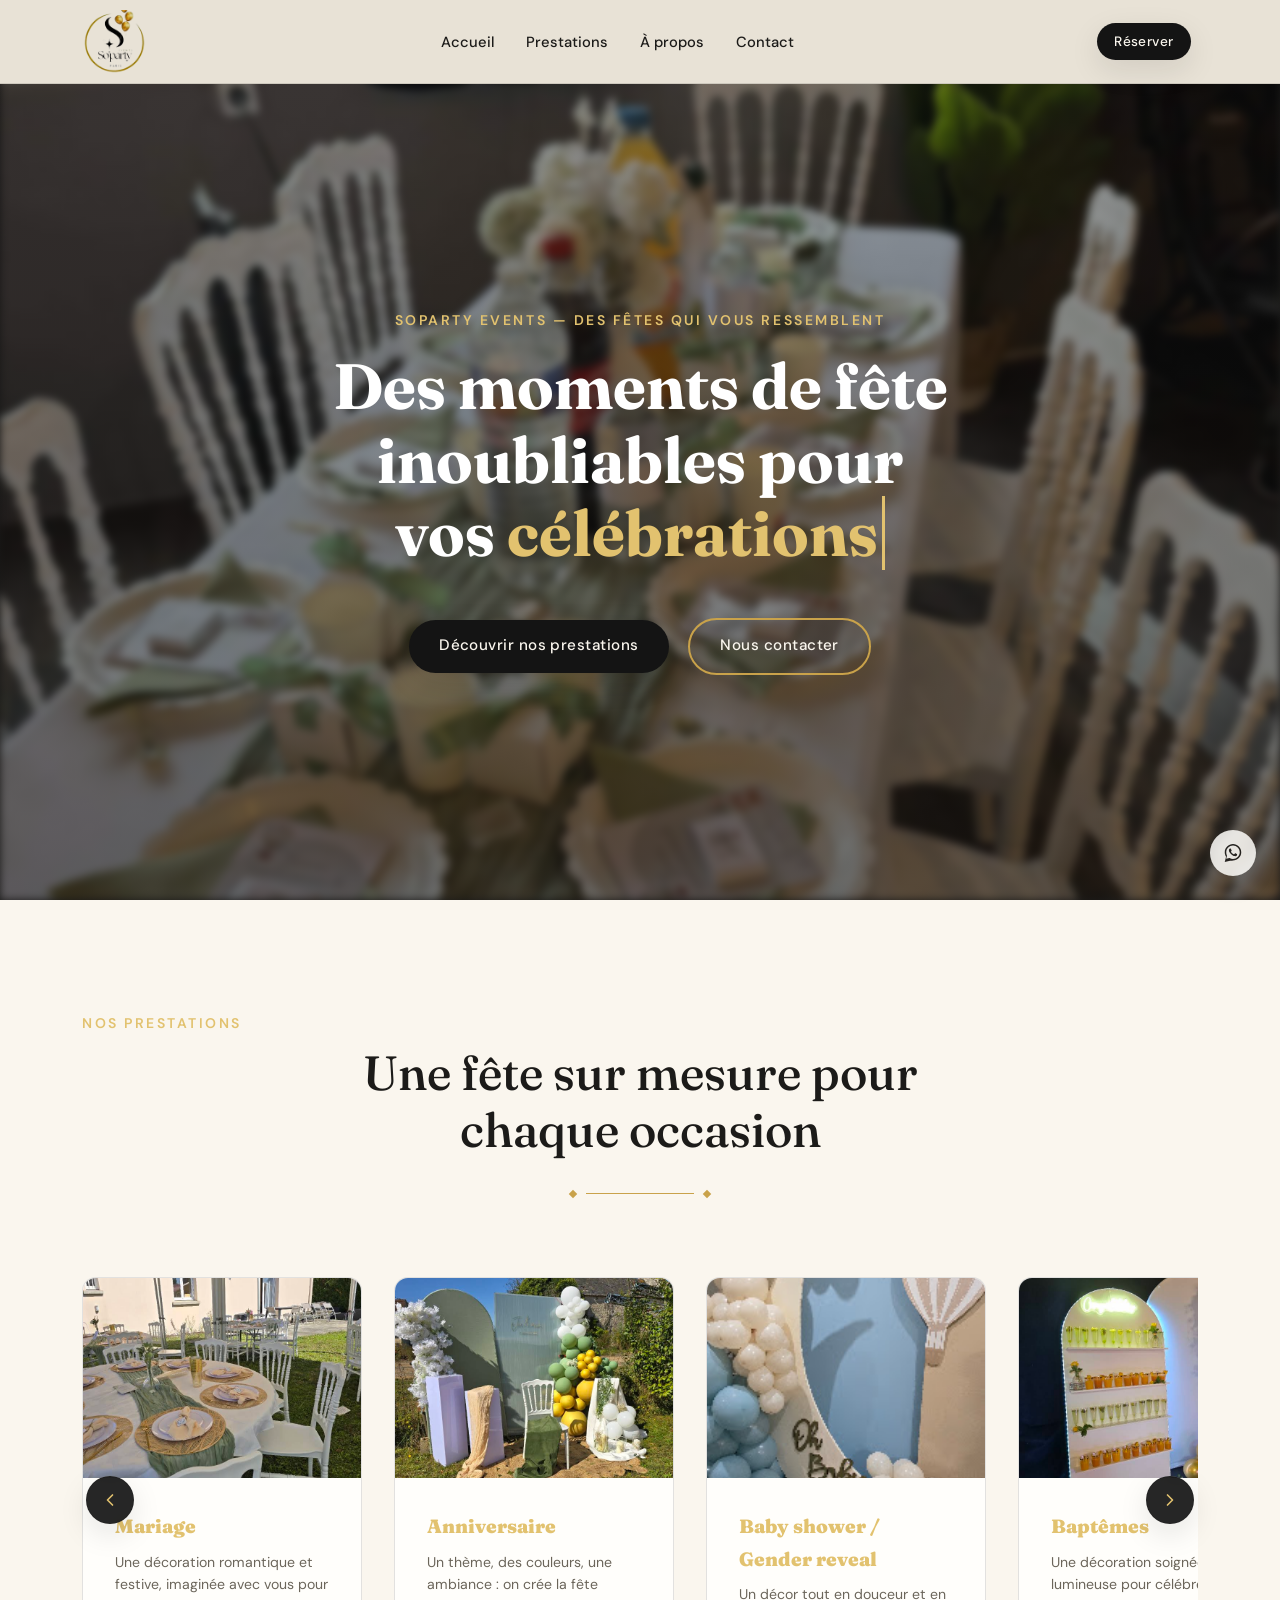
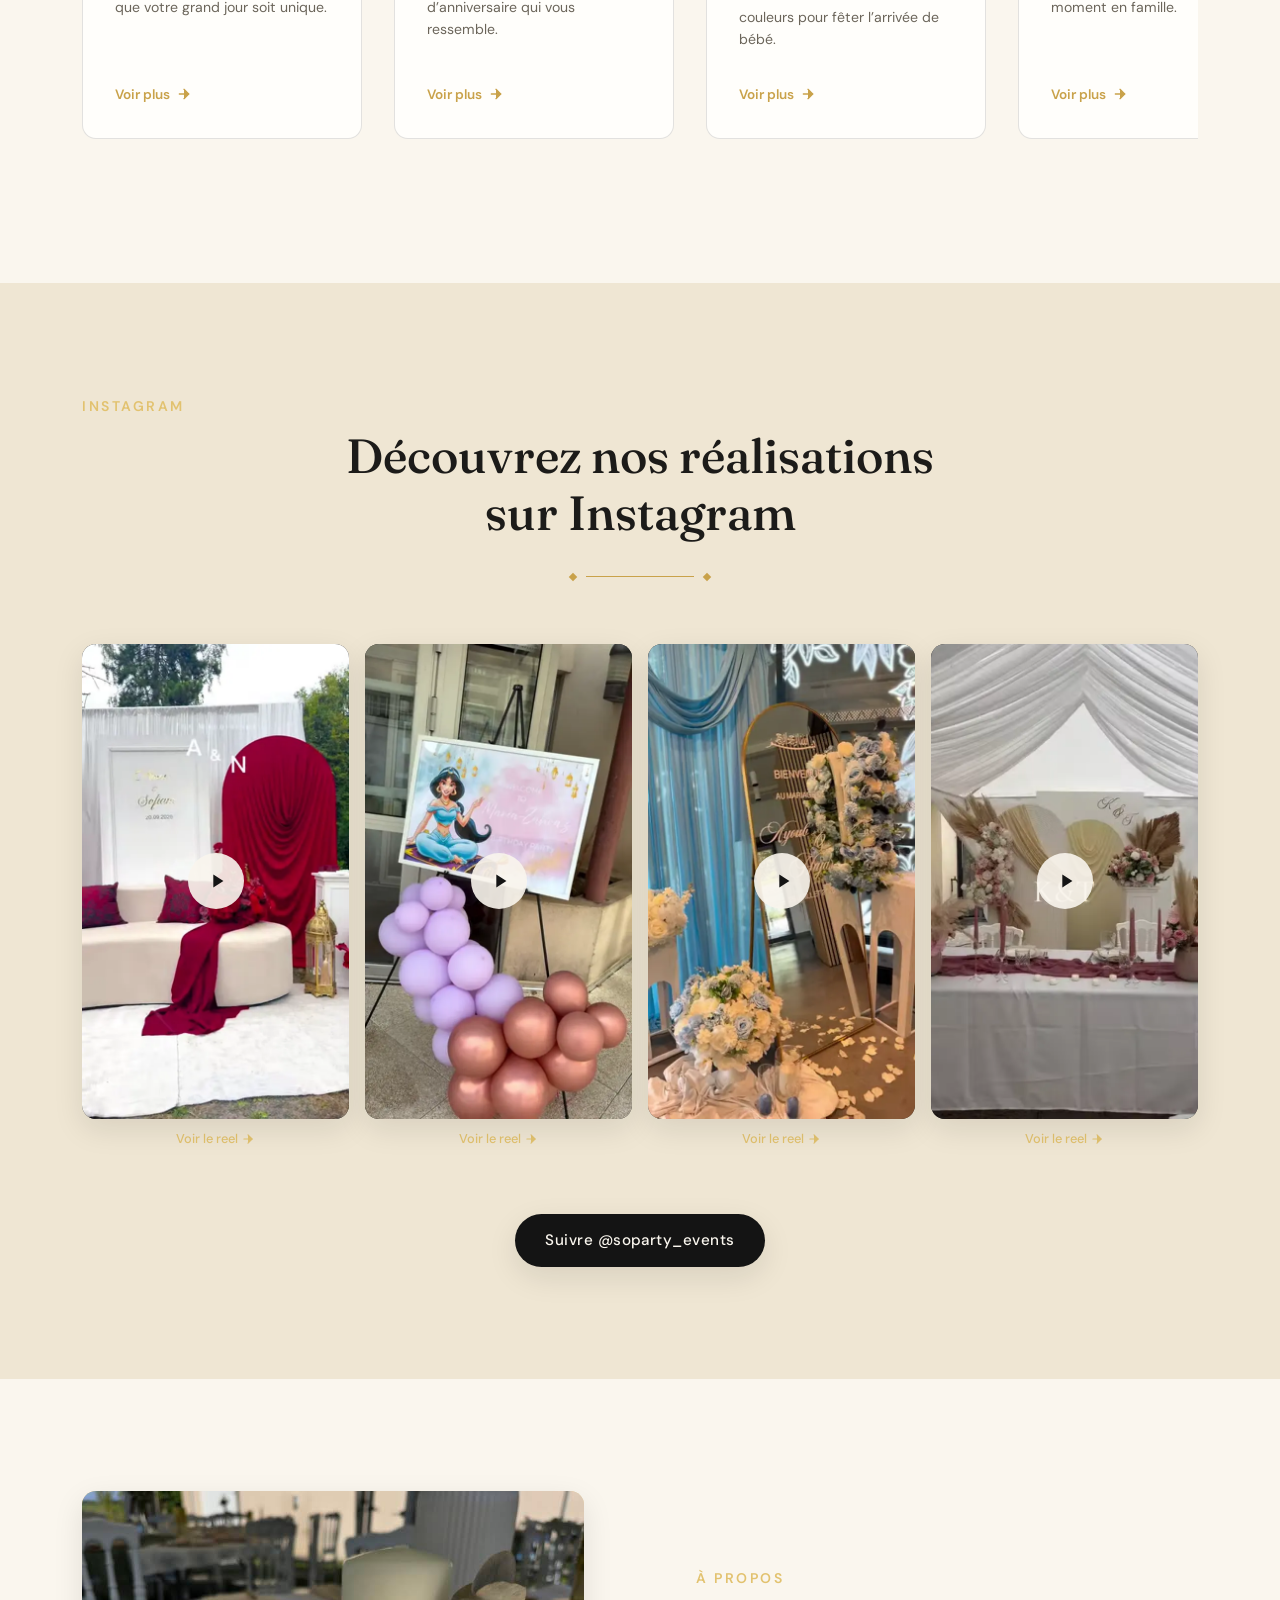
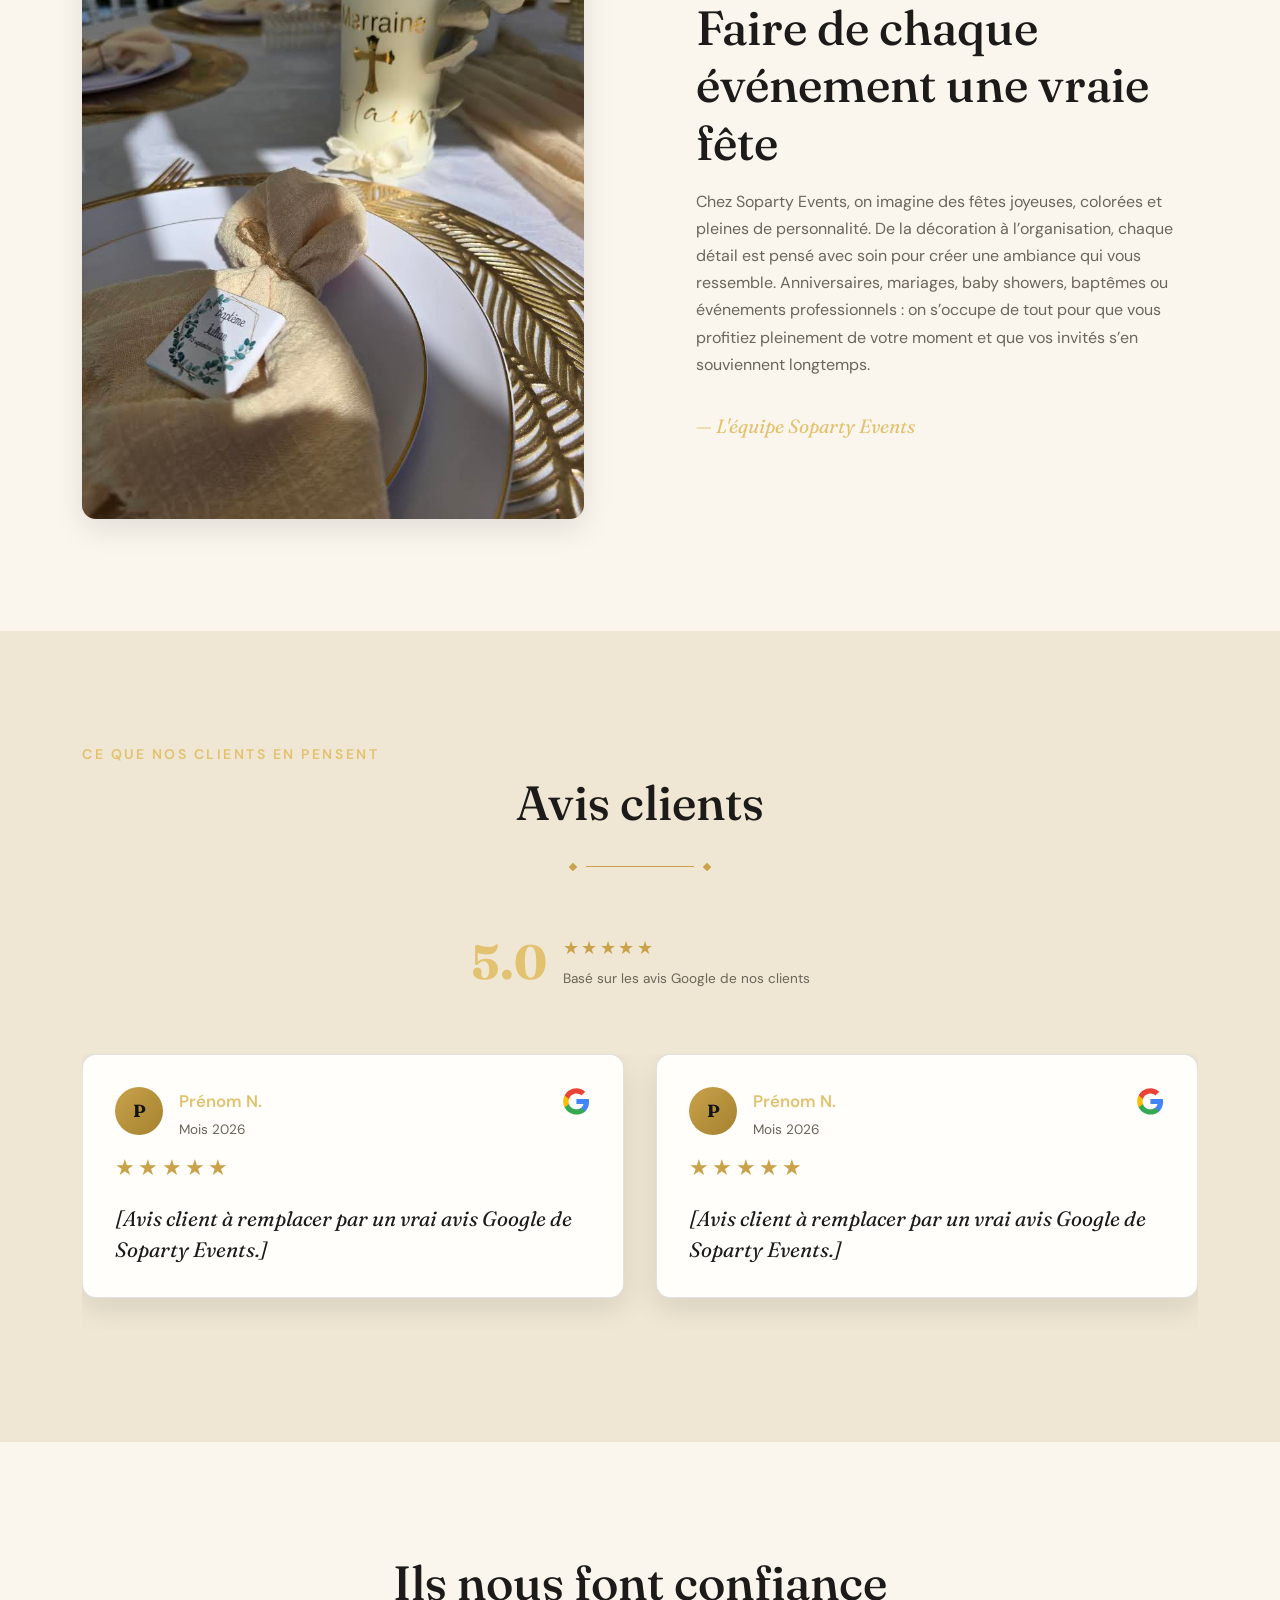
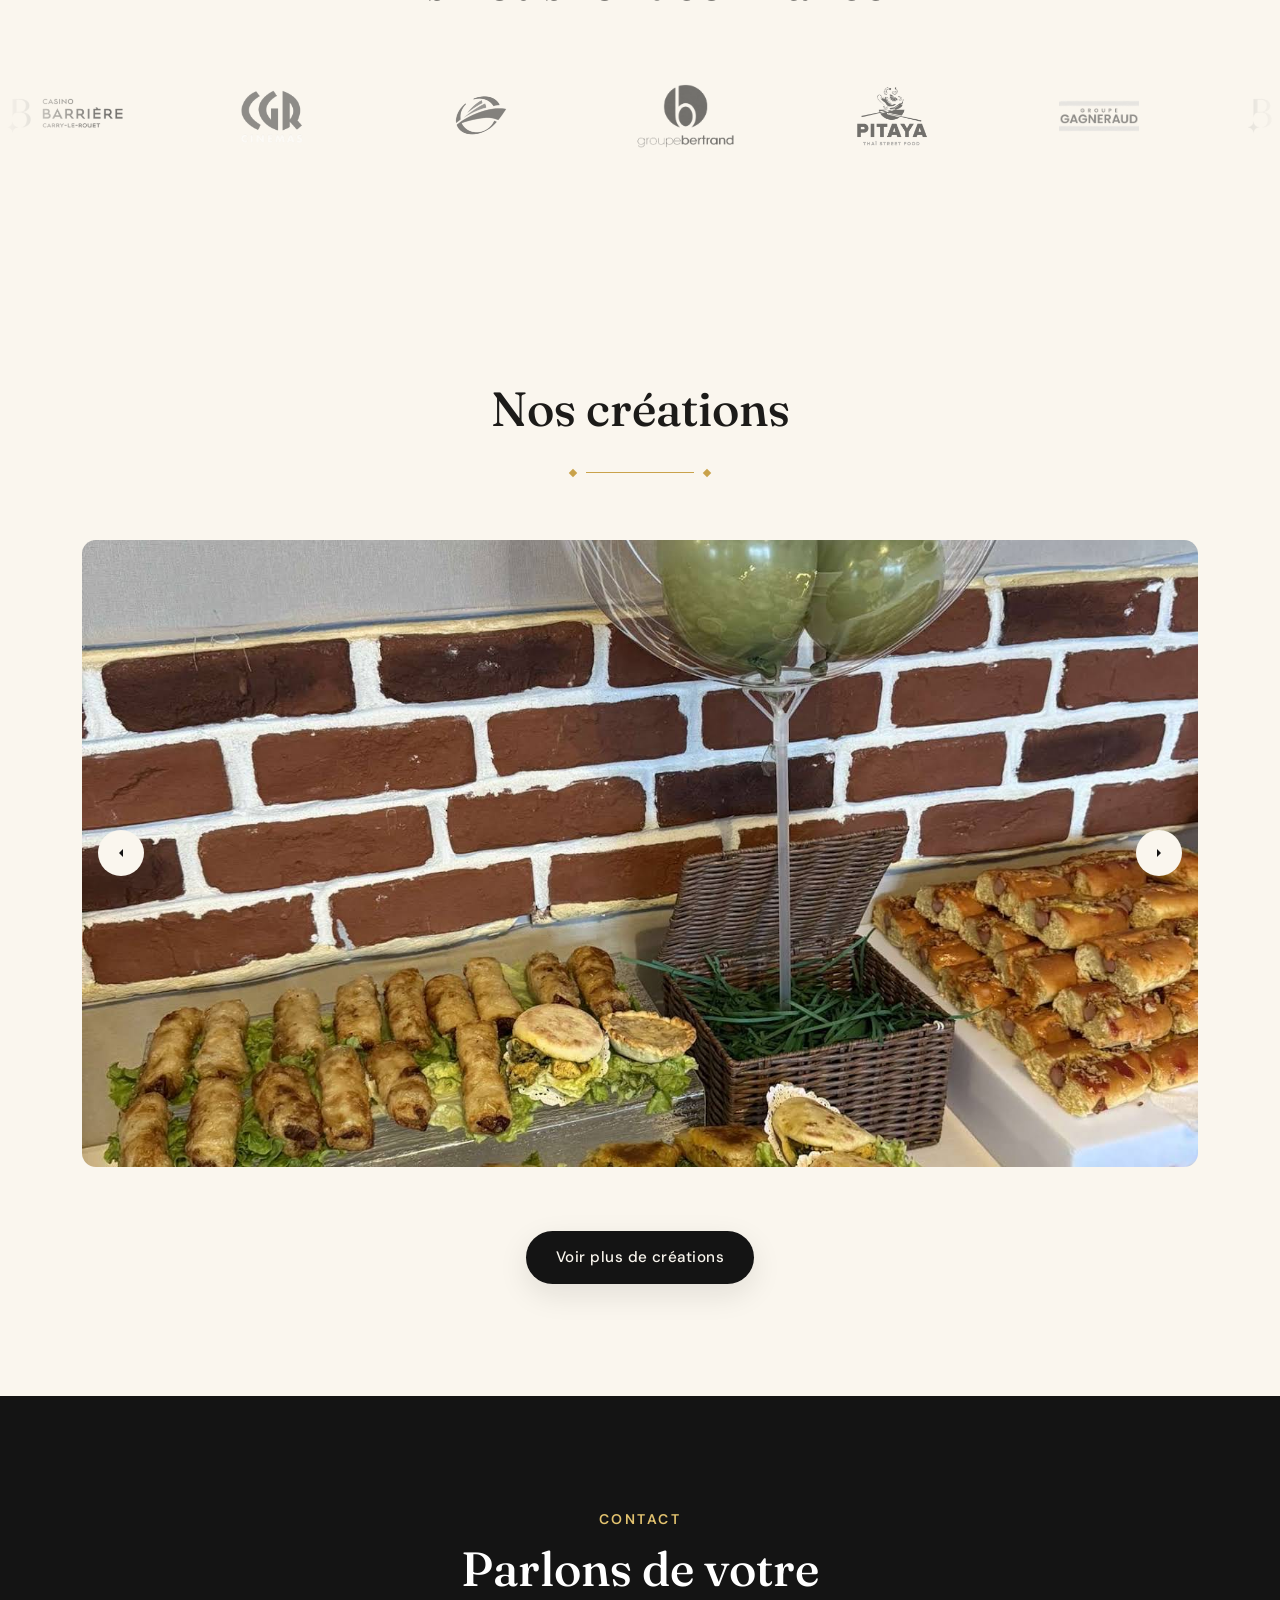
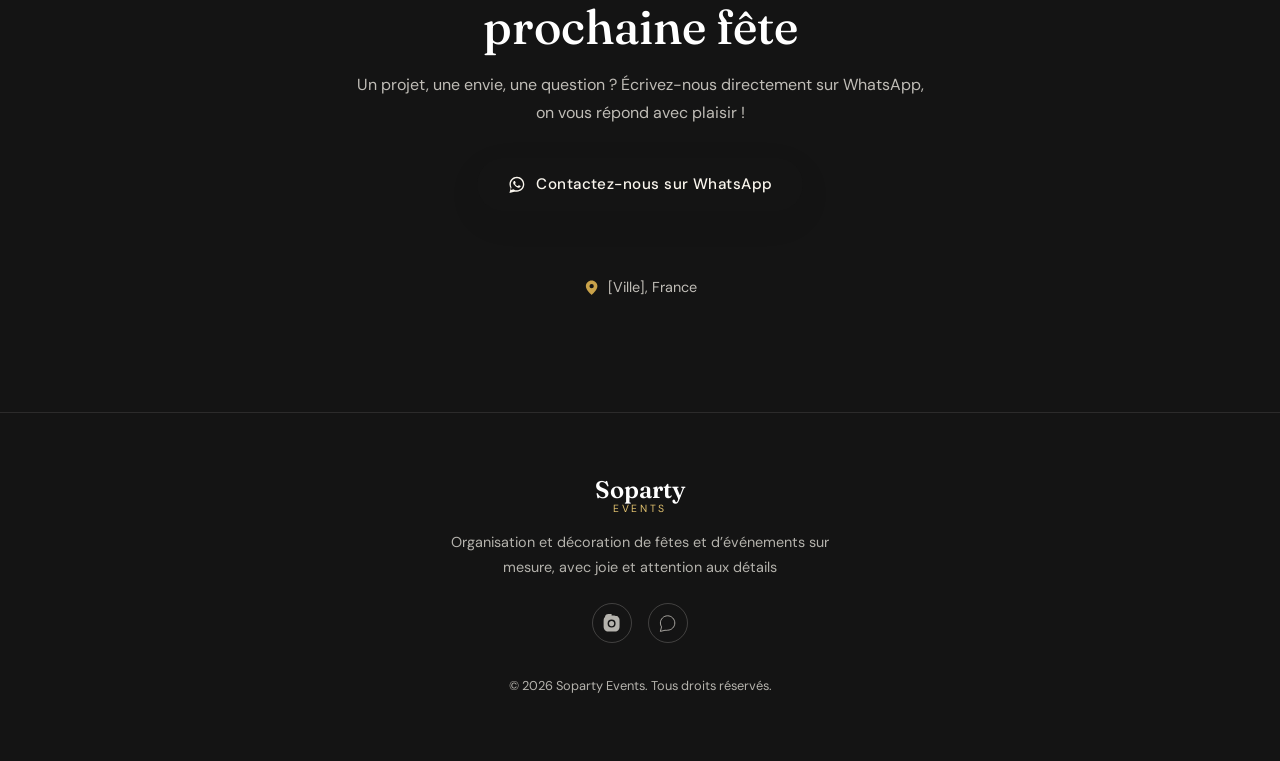
==== index.html @ 4e326a1d "v1" ====
<!doctype html>
<html lang="fr">
  <head>
    <meta charset="UTF-8" />
    <meta name="viewport" content="width=device-width, initial-scale=1.0" />
    <title>Soparty Events — Organisation &amp; décoration de fêtes et d’événements</title>
    <meta
      name="description"
      content="Soparty Events : organisation et décoration de fêtes et d’événements. Mariages, anniversaires, baby showers, baptêmes et projets sur mesure pour des moments joyeux et inoubliables."
    />

    <link rel="preconnect" href="https://fonts.googleapis.com" />
    <link rel="preconnect" href="https://fonts.gstatic.com" crossorigin />
    <link
      href="https://fonts.googleapis.com/css2?family=Fraunces:ital,opsz,wght@0,9..144,400;0,9..144,500;0,9..144,600;1,9..144,500&family=DM+Sans:wght@300;400;500;600;700&display=swap"
      rel="stylesheet"
    />

    <link rel="stylesheet" href="style.css" />
  </head>
  <body>
    <a href="#main-content" class="skip-link">Aller au contenu principal</a>

    <!-- ============ HEADER ============ -->
    <header class="site-header" id="site-header">
      <div class="header__inner">
        <a
          href="#accueil"
          class="logo"
          aria-label="Soparty Events, retour à l'accueil"
        >
          <img src="assets/images/logo.webp" alt="Soparty Events">
        </a>

        <nav class="main-nav" id="main-nav" aria-label="Navigation principale">
          <ul class="main-nav__list">
            <li><a href="index.html" class="main-nav__link">Accueil</a></li>
            <li>
              <a href="index.html" class="main-nav__link">Prestations</a>
            </li>
            <li>
              <a href="index.html" class="main-nav__link">À propos</a>
            </li>
            <li><a href="index.html" class="main-nav__link">Contact</a></li>
          </ul>
        </nav>

        <div class="header__actions">
          <a href="index.html" class="btn btn--gold btn--small header__cta"
            >Réserver</a
          >

          <button
            type="button"
            class="burger"
            id="burger"
            aria-expanded="false"
            aria-controls="main-nav"
            aria-label="Ouvrir le menu"
          >
            <span class="burger__bar"></span>
            <span class="burger__bar"></span>
            <span class="burger__bar"></span>
          </button>
        </div>
      </div>
    </header>

    <main id="main-content">
      <!-- ============ HERO ============ -->
      <section class="hero" id="accueil">
        <!-- IMAGE: remplacer assets/images/hero.webp par une photo haute résolution de vos réalisations -->
        <img
          class="hero__image"
          src="assets/images/hero.webp"
          alt="Décoration événementielle Soparty Events"
          onerror="this.style.display = 'none'"
        />
        <div class="hero__overlay" aria-hidden="true"></div>

        <div class="hero__content">
          <p class="eyebrow eyebrow--on-dark">
            Soparty Events — Des fêtes qui vous ressemblent
          </p>
          <h1 class="hero__title">
            Des moments de fête inoubliables pour vos 
            <span
              class="hero__typewriter"
              id="heroTypewriter"
              aria-live="polite"
            ></span>
          </h1>
          <a href="#collections" class="btn btn--gold hero__btn"
            >Découvrir nos prestations</a
          >
          <a href="index.html" class="btn btn--outline hero__btn">Nous contacter</a>
        </div>
      </section>

      <!-- ============ COLLECTIONS — CARROUSEL ============ -->
      <section class="section collections" id="collections">
        <div class="container">
          <p class="eyebrow">Nos prestations</p>
          <h2 class="section__title">
            Une fête sur mesure pour chaque occasion
          </h2>
          <div class="divider" aria-hidden="true"><span></span></div>

          <div class="carousel">
            <!-- Flèches de navigation (desktop) -->
            <button
              class="carousel__arrow carousel__arrow--left"
              id="carouselPrev"
              aria-label="Collection précédente"
            >
              <svg
                viewBox="0 0 24 24"
                fill="none"
                stroke="currentColor"
                stroke-width="2"
                stroke-linecap="round"
                stroke-linejoin="round"
              >
                <path d="m15 18-6-6 6-6" />
              </svg>
            </button>
            <button
              class="carousel__arrow carousel__arrow--right"
              id="carouselNext"
              aria-label="Collection suivante"
            >
              <svg
                viewBox="0 0 24 24"
                fill="none"
                stroke="currentColor"
                stroke-width="2"
                stroke-linecap="round"
                stroke-linejoin="round"
              >
                <path d="m9 18 6-6-6-6" />
              </svg>
            </button>

            <div class="carousel__track">
              <!-- Carte 1 : Mariage -->
              <article class="card">
                <div class="card__image">
                  <!-- IMAGE: assets/images/collection-mariage.webp -->
                  <img
                    src="assets/images/prestation-mariage.webp"
                    alt="Décoration de mariage Soparty Events"
                    loading="lazy"
                    onerror="this.parentElement.classList.add('is-placeholder')"
                  />
                </div>
                <div class="card__body">
                  <h3 class="card__title">Mariage</h3>
                  <p class="card__text">
                    Une décoration romantique et festive, imaginée avec vous pour que
                    votre grand jour soit unique.
                  </p>
                  <a href="index.html" class="card__link">
                    Voir plus
                    <svg
                      viewBox="0 0 24 24"
                      fill="none"
                      stroke="currentColor"
                      stroke-width="2"
                      stroke-linecap="round"
                      stroke-linejoin="round"
                    >
                      <path d="M5 12h14" />
                      <path d="m12 5 7 7-7 7" />
                    </svg>
                  </a>
                </div>
              </article>

              <!-- Carte 2 : Anniversaire -->
              <article class="card">
                <div class="card__image">
                  <!-- IMAGE: assets/images/collection-anniversaire.webp -->
                  <img
                    src="assets/images/prestation-anniversaire.webp"
                    alt="Décoration d’anniversaire sur mesure Soparty Events"
                    loading="lazy"
                    onerror="this.parentElement.classList.add('is-placeholder')"
                  />
                </div>
                <div class="card__body">
                  <h3 class="card__title">Anniversaire</h3>
                  <p class="card__text">
                    Un thème, des couleurs, une ambiance : on crée la fête d’anniversaire qui vous ressemble.
                  </p>
                  <a href="index.html" class="card__link">
                    Voir plus
                    <svg
                      viewBox="0 0 24 24"
                      fill="none"
                      stroke="currentColor"
                      stroke-width="2"
                      stroke-linecap="round"
                      stroke-linejoin="round"
                    >
                      <path d="M5 12h14" />
                      <path d="m12 5 7 7-7 7" />
                    </svg>
                  </a>
                </div>
              </article>

              <!-- Carte 3 : Baby shower / Gender reveal -->
              <article class="card">
                <div class="card__image">
                  <!-- IMAGE: assets/images/collection-babyshower.webp -->
                  <img
                    src="assets/images/prestation-babyshower.webp"
                    alt="Décoration baby shower Soparty Events"
                    loading="lazy"
                    onerror="this.parentElement.classList.add('is-placeholder')"
                  />
                </div>
                <div class="card__body">
                  <h3 class="card__title">Baby shower / Gender reveal</h3>
                  <p class="card__text">
                    Un décor tout en douceur et en couleurs pour fêter l’arrivée de
                    bébé.
                  </p>
                  <a href="index.html" class="card__link">
                    Voir plus
                    <svg
                      viewBox="0 0 24 24"
                      fill="none"
                      stroke="currentColor"
                      stroke-width="2"
                      stroke-linecap="round"
                      stroke-linejoin="round"
                    >
                      <path d="M5 12h14" />
                      <path d="m12 5 7 7-7 7" />
                    </svg>
                  </a>
                </div>
              </article>

              <!-- Carte 4 : Baptemes -->
              <article class="card">
                <div class="card__image">
                  <!-- IMAGE: assets/images/collection-pro.webp -->
                  <img
                    src="assets/images/prestation-pro.webp"
                    alt="Décoration de baptême Soparty Events"
                    loading="lazy"
                    onerror="this.parentElement.classList.add('is-placeholder')"
                  />
                </div>
                <div class="card__body">
                  <h3 class="card__title">Baptêmes</h3>
                  <p class="card__text">
                    Une décoration soignée et lumineuse pour célébrer ce moment en famille.
                  </p>
                  <a href="index.html" class="card__link">
                    Voir plus
                    <svg
                      viewBox="0 0 24 24"
                      fill="none"
                      stroke="currentColor"
                      stroke-width="2"
                      stroke-linecap="round"
                      stroke-linejoin="round"
                    >
                      <path d="M5 12h14" />
                      <path d="m12 5 7 7-7 7" />
                    </svg>
                  </a>
                </div>
              </article>
            </div>
            <!-- /.carousel__track -->
          </div>
          <!-- /.carousel -->
        </div>
      </section>

      <!-- ============ VIDEOS INSTAGRAM ============ -->
      <section class="section instagram" id="instagram">
        <div class="container">
          <p class="eyebrow">Instagram</p>
          <h2 class="section__title">Découvrez nos réalisations sur Instagram</h2>
          <div class="divider" aria-hidden="true"><span></span></div>

          <div class="instagram__grid">
            <!-- ⚠️ À VÉRIFIER : ces 4 cartes pointaient vers des reels ancien compte précis.
             Remplace les liens ci-dessous par 4 reels réels de @soparty_events
             (ouvre chaque reel sur Instagram et copie son URL), sinon retire les cartes. -->

            <figure class="ig-card">
              <div class="ig-card__media">
                <!-- VIDEO: assets/videos/clip-1.mp4 (+ poster assets/images/clip-1-poster.webp) -->
                <video
                  class="ig-card__video"
                  muted
                  loop
                  playsinline
                  preload="none"
                  poster="assets/images/clip-1-poster.webp"
                >
                  <source src="assets/videos/clip-1.mp4" type="video/mp4" />
                </video>
                <button
                  type="button"
                  class="ig-card__play"
                  aria-label="Lire la vidéo 1"
                >
                  <svg viewBox="0 0 24 24" aria-hidden="true">
                    <path d="M8 5v14l11-7z" />
                  </svg>
                </button>
              </div>
              <a
                class="ig-card__reel-link"
                href="https://www.instagram.com/reel/DWG4O0kCAlh/"
                target="_blank"
                rel="noopener noreferrer"
              >
                Voir le reel
                <svg
                  viewBox="0 0 24 24"
                  fill="none"
                  stroke="currentColor"
                  stroke-width="2"
                  stroke-linecap="round"
                  stroke-linejoin="round"
                  aria-hidden="true"
                >
                  <path d="M5 12h14" />
                  <path d="m12 5 7 7-7 7" />
                </svg>
              </a>
            </figure>

            <figure class="ig-card">
              <div class="ig-card__media">
                <video
                  class="ig-card__video"
                  muted
                  loop
                  playsinline
                  preload="none"
                  poster="assets/images/clip-2-poster.webp"
                >
                  <source src="assets/videos/clip-2.mp4" type="video/mp4" />
                </video>
                <button
                  type="button"
                  class="ig-card__play"
                  aria-label="Lire la vidéo 2"
                >
                  <svg viewBox="0 0 24 24" aria-hidden="true">
                    <path d="M8 5v14l11-7z" />
                  </svg>
                </button>
              </div>
              <a
                class="ig-card__reel-link"
                href="https://www.instagram.com/reel/C9xQQZSoyLU/"
                target="_blank"
                rel="noopener noreferrer"
              >
                Voir le reel
                <svg
                  viewBox="0 0 24 24"
                  fill="none"
                  stroke="currentColor"
                  stroke-width="2"
                  stroke-linecap="round"
                  stroke-linejoin="round"
                  aria-hidden="true"
                >
                  <path d="M5 12h14" />
                  <path d="m12 5 7 7-7 7" />
                </svg>
              </a>
            </figure>

            <figure class="ig-card">
              <div class="ig-card__media">
                <video
                  class="ig-card__video"
                  muted
                  loop
                  playsinline
                  preload="none"
                  poster="assets/images/clip-3-poster.webp"
                >
                  <source src="assets/videos/clip-3.mp4" type="video/mp4" />
                </video>
                <button
                  type="button"
                  class="ig-card__play"
                  aria-label="Lire la vidéo 3"
                >
                  <svg viewBox="0 0 24 24" aria-hidden="true">
                    <path d="M8 5v14l11-7z" />
                  </svg>
                </button>
              </div>
              <a
                class="ig-card__reel-link"
                href="https://www.instagram.com/reel/C0meT9eIpwa/"
                target="_blank"
                rel="noopener noreferrer"
              >
                Voir le reel
                <svg
                  viewBox="0 0 24 24"
                  fill="none"
                  stroke="currentColor"
                  stroke-width="2"
                  stroke-linecap="round"
                  stroke-linejoin="round"
                  aria-hidden="true"
                >
                  <path d="M5 12h14" />
                  <path d="m12 5 7 7-7 7" />
                </svg>
              </a>
            </figure>

            <figure class="ig-card">
              <div class="ig-card__media">
                <video
                  class="ig-card__video"
                  muted
                  loop
                  playsinline
                  preload="none"
                  poster="assets/images/clip-4-poster.webp"
                >
                  <source src="assets/videos/clip-4.mp4" type="video/mp4" />
                </video>
                <button
                  type="button"
                  class="ig-card__play"
                  aria-label="Lire la vidéo 4"
                >
                  <svg viewBox="0 0 24 24" aria-hidden="true">
                    <path d="M8 5v14l11-7z" />
                  </svg>
                </button>
              </div>
              <a
                class="ig-card__reel-link"
                href="https://www.instagram.com/reel/DZNsaV_IvI5/"
                target="_blank"
                rel="noopener noreferrer"
              >
                Voir le reel
                <svg
                  viewBox="0 0 24 24"
                  fill="none"
                  stroke="currentColor"
                  stroke-width="2"
                  stroke-linecap="round"
                  stroke-linejoin="round"
                  aria-hidden="true"
                >
                  <path d="M5 12h14" />
                  <path d="m12 5 7 7-7 7" />
                </svg>
              </a>
            </figure>
          </div>

          <a
            href="https://www.instagram.com/soparty_events/"
            target="_blank"
            rel="noopener noreferrer"
            class="btn btn--gold instagram__btn"
            >Suivre @soparty_events</a
          >
        </div>
      </section>

      <!-- ============ COMMENT ON TRAVAILLE ============ -->
      <section class="section approach" id="approche">
        <div class="container approach__inner">
          <div class="approach__media">
            <!-- IMAGE: assets/images/approche.webp -->
            <img
              src="assets/images/approche.webp"
              alt="L'équipe Soparty Events avec une cliente"
              loading="lazy"
              onerror="this.parentElement.classList.add('is-placeholder')"
            />
          </div>
          <div class="approach__content">
            <p class="eyebrow">À propos</p>
            <h2 class="section__title section__title--left">
              Faire de chaque événement une vraie fête
            </h2>
            <p class="approach__text">
              Chez Soparty Events, on imagine des fêtes joyeuses, colorées et pleines de personnalité. De la décoration à l’organisation, chaque détail est pensé avec soin pour créer une ambiance qui vous ressemble.

              Anniversaires, mariages, baby showers, baptêmes ou événements professionnels : on s’occupe de tout pour que vous profitiez pleinement de votre moment et que vos invités s’en souviennent longtemps.
            </p>
            <p class="approach__signature">— L'équipe Soparty Events</p>
          </div>
        </div>
      </section>

      <!-- ============ AVIS CLIENTS (style Trustindex) ============ -->
      <!-- ⚠️ À VÉRIFIER : les avis ci-dessous sont des exemples à remplacer.
       Utilise tes vrais avis Google (mêmes noms, dates, notes et textes que sur ta fiche Google Maps),
       sinon retire cette section : afficher de faux avis peut être considéré comme trompeur. -->
      <section class="section reviews" id="avis">
        <div class="container">
          <p class="eyebrow">Ce que nos clients en pensent</p>
          <h2 class="section__title">Avis clients</h2>
          <div class="divider" aria-hidden="true"><span></span></div>

          <div class="reviews__summary">
            <span class="reviews__score">5.0</span>
            <div class="reviews__summary-details">
              <div class="reviews__summary-stars" aria-hidden="true">★★★★★</div>
              <p class="reviews__summary-text">
                Basé sur les avis Google de nos clients
              </p>
            </div>
          </div>

          <div class="reviews__grid">
            <article class="review-card">
              <div class="review-card__top">
                <div class="review-card__header">
                  <div class="review-card__identity">
                    <span class="review-card__avatar" aria-hidden="true"
                      >P</span
                    >
                    <div class="review-card__review-id">
                      <p class="review-card__author">Prénom N.</p>
                      <p class="review-card__date">Mois 2026</p>
                    </div>
                  </div>
                  <div class="review-card__stars" aria-label="5 étoiles">
                    ★★★★★
                  </div>
                </div>

                <div class="reviews__google-icon">
                  <svg
                    viewBox="0 0 24 24"
                    width="48"
                    height="48"
                    xmlns="http://www.w3.org/2000/svg"
                  >
                    <path
                      d="M22.56 12.25c0-.78-.07-1.53-.2-2.25H12v4.26h5.92c-.26 1.37-1.04 2.53-2.21 3.31v2.77h3.57c2.08-1.92 3.28-4.74 3.28-8.09z"
                      fill="#4285F4"
                    />
                    <path
                      d="M12 23c2.97 0 5.46-.98 7.28-2.66l-3.57-2.77c-.98.66-2.23 1.06-3.71 1.06-2.86 0-5.29-1.93-6.16-4.53H2.18v2.84C3.99 20.53 7.7 23 12 23z"
                      fill="#34A853"
                    />
                    <path
                      d="M5.84 14.09c-.22-.66-.35-1.36-.35-2.09s.13-1.43.35-2.09V7.07H2.18C1.43 8.55 1 10.22 1 12s.43 3.45 1.18 4.93l2.85-2.22.81-.62z"
                      fill="#FBBC05"
                    />
                    <path
                      d="M12 5.38c1.62 0 3.06.56 4.21 1.64l3.15-3.15C17.45 2.09 14.97 1 12 1 7.7 1 3.99 3.47 2.18 7.07l3.66 2.84c.87-2.6 3.3-4.53 6.16-4.53z"
                      fill="#EA4335"
                    />
                  </svg>
                </div>
              </div>

              <p class="review-card__text">[Avis client à remplacer par un vrai avis Google de Soparty Events.]</p>
            </article>

            <article class="review-card">
              <div class="review-card__top">
                <div class="review-card__header">
                  <div class="review-card__identity">
                    <span class="review-card__avatar" aria-hidden="true"
                      >P</span
                    >
                    <div class="review-card__review-id">
                      <p class="review-card__author">Prénom N.</p>
                      <p class="review-card__date">Mois 2026</p>
                    </div>
                  </div>
                  <div class="review-card__stars" aria-label="5 étoiles">
                    ★★★★★
                  </div>
                </div>

                <div class="reviews__google-icon">
                  <svg
                    viewBox="0 0 24 24"
                    width="48"
                    height="48"
                    xmlns="http://www.w3.org/2000/svg"
                  >
                    <path
                      d="M22.56 12.25c0-.78-.07-1.53-.2-2.25H12v4.26h5.92c-.26 1.37-1.04 2.53-2.21 3.31v2.77h3.57c2.08-1.92 3.28-4.74 3.28-8.09z"
                      fill="#4285F4"
                    />
                    <path
                      d="M12 23c2.97 0 5.46-.98 7.28-2.66l-3.57-2.77c-.98.66-2.23 1.06-3.71 1.06-2.86 0-5.29-1.93-6.16-4.53H2.18v2.84C3.99 20.53 7.7 23 12 23z"
                      fill="#34A853"
                    />
                    <path
                      d="M5.84 14.09c-.22-.66-.35-1.36-.35-2.09s.13-1.43.35-2.09V7.07H2.18C1.43 8.55 1 10.22 1 12s.43 3.45 1.18 4.93l2.85-2.22.81-.62z"
                      fill="#FBBC05"
                    />
                    <path
                      d="M12 5.38c1.62 0 3.06.56 4.21 1.64l3.15-3.15C17.45 2.09 14.97 1 12 1 7.7 1 3.99 3.47 2.18 7.07l3.66 2.84c.87-2.6 3.3-4.53 6.16-4.53z"
                      fill="#EA4335"
                    />
                  </svg>
                </div>
              </div>

              <p class="review-card__text">[Avis client à remplacer par un vrai avis Google de Soparty Events.]</p>
            </article>
          </div>
        </div>
      </section>

      <section class="section trust">
        <div class="container">
          <h2 class="section__title">Ils nous font confiance</h2>
        </div>
        <div class="logos">
          <div class="logos__track">
            <div class="logos__group">
              <img src="assets/images/logos/casino_barriere.webp" alt="Casino Barrière" class="trust__image">
              <img src="assets/images/logos/cgrcinema.webp" alt="CGR Cinema" class="trust__image">
              <img src="assets/images/logos/CSE_CMA_CGM.webp" alt="CSE CMA CGM" class="trust__image">
              <img src="assets/images/logos/groupe_bertrand.webp" alt="Groupe Bertrand" class="trust__image">
              <img src="assets/images/logos/pitaya.webp" alt="Pitaya" class="trust__image">
              <img src="assets/images/logos/societe_gagneraud.webp" alt="Société Gagneraud" class="trust__image">
            </div>

            <div class="logos__group" aria-hidden="true">
              <img src="assets/images/logos/casino_barriere.webp" alt="" class="trust__image">
              <img src="assets/images/logos/cgrcinema.webp" alt="" class="trust__image">
              <img src="assets/images/logos/CSE_CMA_CGM.webp" alt="" class="trust__image">
              <img src="assets/images/logos/groupe_bertrand.webp" alt="" class="trust__image">
              <img src="assets/images/logos/pitaya.webp" alt="" class="trust__image">
              <img src="assets/images/logos/societe_gagneraud.webp" alt="" class="trust__image">
            </div>  
            <div class="logos__group" aria-hidden="true">
              <img src="assets/images/logos/casino_barriere.webp" alt="" class="trust__image">
              <img src="assets/images/logos/cgrcinema.webp" alt="" class="trust__image">
              <img src="assets/images/logos/CSE_CMA_CGM.webp" alt="" class="trust__image">
              <img src="assets/images/logos/groupe_bertrand.webp" alt="" class="trust__image">
              <img src="assets/images/logos/pitaya.webp" alt="" class="trust__image">
              <img src="assets/images/logos/societe_gagneraud.webp" alt="" class="trust__image">
            </div>               
            
          </div>

         
          </div>
        </div>
      </section>

      <!-- ============ GALERIE ============ -->
      <section class="section gallery" id="galerie">
        <div class="container">
          <h2 class="section__title">Nos créations</h2>
          <div class="divider" aria-hidden="true"><span></span></div>

          <div class="gallery__slider" id="gallery-slider">
            <div class="gallery__track" id="gallery-track">
              <!-- IMAGES: assets/images/gallery-1.webp à gallery-6.webp -->
              <div class="gallery__slide">
                <img
                  src="assets/images/gallery-1.webp"
                  alt="Création Soparty Events 1"
                  loading="lazy"
                  onerror="this.parentElement.classList.add('is-placeholder')"
                />
              </div>
              <div class="gallery__slide">
                <img
                  src="assets/images/gallery-2.webp"
                  alt="Création Soparty Events 2"
                  loading="lazy"
                  onerror="this.parentElement.classList.add('is-placeholder')"
                />
              </div>
              <div class="gallery__slide">
                <img
                  src="assets/images/gallery-3.webp"
                  alt="Création Soparty Events 3"
                  loading="lazy"
                  onerror="this.parentElement.classList.add('is-placeholder')"
                />
              </div>
              <div class="gallery__slide">
                <img
                  src="assets/images/gallery-4.webp"
                  alt="Création Soparty Events 4"
                  loading="lazy"
                  onerror="this.parentElement.classList.add('is-placeholder')"
                />
              </div>
              <div class="gallery__slide">
                <img
                  src="assets/images/gallery-5.webp"
                  alt="Création Soparty Events 5"
                  loading="lazy"
                  onerror="this.parentElement.classList.add('is-placeholder')"
                />
              </div>
              <div class="gallery__slide">
                <img
                  src="assets/images/gallery-6.webp"
                  alt="Création Soparty Events 6"
                  loading="lazy"
                  onerror="this.parentElement.classList.add('is-placeholder')"
                />
              </div>
            </div>

            <button
              type="button"
              class="gallery__arrow gallery__arrow--prev"
              id="gallery-prev"
              aria-label="Image précédente"
            >
              <svg viewBox="0 0 24 24" aria-hidden="true">
                <path d="M15 18l-6-6 6-6" />
              </svg>
            </button>
            <button
              type="button"
              class="gallery__arrow gallery__arrow--next"
              id="gallery-next"
              aria-label="Image suivante"
            >
              <svg viewBox="0 0 24 24" aria-hidden="true">
                <path d="M9 18l6-6-6-6" />
              </svg>
            </button>
          </div>

          <div class="gallery__cta">
            <a
              href="https://www.instagram.com/soparty_events/"
              target="_blank"
              rel="noopener noreferrer"
              class="btn btn--gold"
              >Voir plus de créations</a
            >
          </div>
        </div>
      </section>

      <!-- ============ CONTACT ============ -->
      <section class="section contact" id="contact">
        <div class="container contact__inner">
          <p class="eyebrow eyebrow--on-dark">Contact</p>
          <h2 class="section__title section__title--on-dark">
            Parlons de votre prochaine fête
          </h2>
          <p class="contact__text">
            Un projet, une envie, une question ? Écrivez-nous directement sur
            WhatsApp, on vous répond avec plaisir !
          </p>

          <!-- ⚠️ À VÉRIFIER : numéro WhatsApp à remplacer par le vôtre (format wa.me/33XXXXXXXXX) -->
          <a
            href="https://wa.me/33XXXXXXXXX"
            target="_blank"
            rel="noopener noreferrer"
            class="btn btn--gold contact__btn"
          >
            <svg
              class="contact__btn-icon"
              viewBox="0 0 32 32"
              aria-hidden="true"
            >
              <path
                d="M16.001 3C9.373 3 4 8.373 4 15c0 2.386.696 4.607 1.897 6.475L4 29l7.72-1.86A11.94 11.94 0 0 0 16 27c6.628 0 12-5.373 12-12S22.629 3 16.001 3zm0 21.8a9.76 9.76 0 0 1-4.98-1.363l-.357-.213-4.583 1.104 1.223-4.47-.232-.367A9.76 9.76 0 0 1 6.2 15c0-5.404 4.397-9.8 9.801-9.8 5.403 0 9.8 4.396 9.8 9.8 0 5.404-4.397 9.8-9.8 9.8zm5.377-7.34c-.294-.147-1.74-.859-2.01-.957-.27-.098-.466-.147-.663.147-.196.294-.76.957-.933 1.153-.172.196-.343.22-.637.073-.294-.147-1.24-.457-2.362-1.457-.873-.779-1.463-1.74-1.635-2.034-.172-.294-.018-.453.129-.6.132-.132.294-.343.441-.514.147-.172.196-.294.294-.49.098-.196.049-.367-.024-.514-.073-.147-.663-1.597-.909-2.187-.239-.574-.482-.497-.663-.506l-.564-.01c-.196 0-.514.073-.784.367-.27.294-1.03 1.006-1.03 2.455 0 1.448 1.055 2.848 1.202 3.044.147.196 2.076 3.17 5.032 4.444.703.303 1.251.484 1.679.62.705.224 1.347.192 1.854.117.566-.084 1.74-.712 1.985-1.4.245-.69.245-1.28.172-1.4-.073-.122-.269-.196-.563-.343z"
              />
            </svg>
            <span>Contactez-nous sur WhatsApp</span>
          </a>

          <ul class="contact__infos">
            <li>
              <svg viewBox="0 0 24 24" aria-hidden="true">
                <path
                  d="M12 2C7.6 2 4 5.6 4 10c0 5.4 8 12 8 12s8-6.6 8-12c0-4.4-3.6-8-8-8zm0 11a3 3 0 1 1 0-6 3 3 0 0 1 0 6z"
                />
              </svg>
              <!-- ⚠️ À REMPLACER : ville / zone d'intervention de Soparty Events -->
              <span>[Ville], France</span>
            </li>
          </ul>
        </div>
      </section>
    </main>

    <!-- ============ FOOTER ============ -->
    <footer class="site-footer">
      <div class="container site-footer__inner">
        <div class="site-footer__brand">
          <span class="logo__main">Soparty</span>
          <span class="logo__sub">Events</span>
        </div>
        <p class="site-footer__tagline">
          Organisation et décoration de fêtes et d’événements sur mesure, avec joie et attention aux détails
        </p>
        <div class="site-footer__socials">
          <a
            href="https://www.instagram.com/soparty_events/"
            target="_blank"
            rel="noopener noreferrer"
            aria-label="Instagram Soparty Events"
          >
            <svg viewBox="0 0 24 24" aria-hidden="true">
              <path
                d="M12 2c2.7 0 3.06.01 4.12.06 1.06.05 1.79.22 2.43.47.66.26 1.22.6 1.77 1.15.55.55.9 1.11 1.15 1.77.25.64.42 1.37.47 2.43.05 1.06.06 1.42.06 4.12s-.01 3.06-.06 4.12c-.05 1.06-.22 1.79-.47 2.43a4.9 4.9 0 0 1-1.15 1.77 4.9 4.9 0 0 1-1.77 1.15c-.64.25-1.37.42-2.43.47-1.06.05-1.42.06-4.12.06s-3.06-.01-4.12-.06c-1.06-.05-1.79-.22-2.43-.47a4.9 4.9 0 0 1-1.77-1.15 4.9 4.9 0 0 1-1.15-1.77c-.25-.64-.42-1.37-.47-2.43C2.01 15.06 2 14.7 2 12s.01-3.06.06-4.12c.05-1.06.22-1.79.47-2.43.26-.66.6-1.22 1.15-1.77A4.9 4.9 0 0 1 5.45.53C6.09.28 6.82.11 7.88.06 8.94.01 9.3 0 12 0zm0 5a5 5 0 1 0 0 10 5 5 0 0 0 0-10zm0 8.2a3.2 3.2 0 1 1 0-6.4 3.2 3.2 0 0 1 0 6.4zm5.2-8.4a1.2 1.2 0 1 1-2.4 0 1.2 1.2 0 0 1 2.4 0z"
              />
            </svg>
          </a>
          <!-- ⚠️ À VÉRIFIER : numéro WhatsApp à remplacer par le vôtre -->
          <a
            href="https://wa.me/33XXXXXXXXX"
            target="_blank"
            rel="noopener noreferrer"
            aria-label="WhatsApp Soparty Events"
          >
            <svg viewBox="0 0 32 32" aria-hidden="true">
              <path
                d="M16.001 3C9.373 3 4 8.373 4 15c0 2.386.696 4.607 1.897 6.475L4 29l7.72-1.86A11.94 11.94 0 0 0 16 27c6.628 0 12-5.373 12-12S22.629 3 16.001 3z"
                fill="none"
                stroke="currentColor"
                stroke-width="1.5"
              />
            </svg>
          </a>
        </div>
        <p class="site-footer__copy">
          © <span id="current-year">2026</span> Soparty Events. Tous droits
          réservés.
        </p>
      </div>
    </footer>

    <!-- ============ BOUTON WHATSAPP FLOTTANT ============ -->
    <!-- ⚠️ À VÉRIFIER : numéro WhatsApp à remplacer par le vôtre -->
    <a
      href="https://wa.me/33XXXXXXXXX"
      target="_blank"
      rel="noopener noreferrer"
      class="whatsapp-float"
      aria-label="Contacter Soparty Events sur WhatsApp"
    >
      <svg viewBox="0 0 32 32" aria-hidden="true">
        <path
          d="M16.001 3C9.373 3 4 8.373 4 15c0 2.386.696 4.607 1.897 6.475L4 29l7.72-1.86A11.94 11.94 0 0 0 16 27c6.628 0 12-5.373 12-12S22.629 3 16.001 3zm0 21.8a9.76 9.76 0 0 1-4.98-1.363l-.357-.213-4.583 1.104 1.223-4.47-.232-.367A9.76 9.76 0 0 1 6.2 15c0-5.404 4.397-9.8 9.801-9.8 5.403 0 9.8 4.396 9.8 9.8 0 5.404-4.397 9.8-9.8 9.8zm5.377-7.34c-.294-.147-1.74-.859-2.01-.957-.27-.098-.466-.147-.663.147-.196.294-.76.957-.933 1.153-.172.196-.343.22-.637.073-.294-.147-1.24-.457-2.362-1.457-.873-.779-1.463-1.74-1.635-2.034-.172-.294-.018-.453.129-.6.132-.132.294-.343.441-.514.147-.172.196-.294.294-.49.098-.196.049-.367-.024-.514-.073-.147-.663-1.597-.909-2.187-.239-.574-.482-.497-.663-.506l-.564-.01c-.196 0-.514.073-.784.367-.27.294-1.03 1.006-1.03 2.455 0 1.448 1.055 2.848 1.202 3.044.147.196 2.076 3.17 5.032 4.444.703.303 1.251.484 1.679.62.705.224 1.347.192 1.854.117.566-.084 1.74-.712 1.985-1.4.245-.69.245-1.28.172-1.4-.073-.122-.269-.196-.563-.343z"
        />
      </svg>
    </a>

    <script src="script.js"></script>
  </body>
</html>
---- style.css ----
/* ==========================================================================
   SOPARTY EVENTS
   Feuille de style principale
   Toutes les couleurs, polices et espacements passent par les variables
   ci-dessous : modifie uniquement ces valeurs pour changer le style global.
   ========================================================================== */

:root {
  /* Couleurs — thème clair, accent doré */
  --color-ink: #141414;
  --color-ink-light: #2c2a26;
  --color-cream: #faf6ee;
  --color-cream-dark: #efe6d3;
  --color-surface: #fffefb;
  --color-text: #1c1b19;
  --color-text-muted: #6b655a;
  --color-gold: #c9a24a;
  --color-gold-dark: #a58230;
  --color-gold-light: #e2c26f;
  --color-burgundy: #8c6d25;
  --color-white: #ffffff;
  --color-border: rgba(20, 20, 20, 0.12);

  /* Typographie */
  --font-display: "Fraunces", Georgia, serif;
  --font-body: "DM Sans", "Segoe UI", sans-serif;

  --fs-h1: clamp(2.4rem, 5vw + 1rem, 4.6rem);
  --fs-h2: clamp(1.9rem, 3vw + 1rem, 3rem);
  --fs-h3: clamp(1.3rem, 1.5vw + 1rem, 1.6rem);
  --fs-body: 1rem;
  --fs-small: 0.875rem;

  /* Espacements */
  --space-xs: 0.5rem;
  --space-sm: 1rem;
  --space-md: 2rem;
  --space-lg: 4rem;
  --space-xl: 7rem;

  --container-width: 1180px;
  --radius-sm: 6px;
  --radius-md: 14px;
  --radius-full: 999px;

  --transition-fast: 0.2s ease;
  --transition-mid: 0.4s ease;
  --shadow-soft: 0 10px 30px rgba(20, 20, 20, 0.10);
  --shadow-strong: 0 20px 50px rgba(20, 20, 20, 0.22);

  --header-height: 84px;
}

/* ==========================================================================
   RESET & BASE
   ========================================================================== */

*,
*::before,
*::after {
  box-sizing: border-box;
  margin: 0;
  padding: 0;
}

html {
  scroll-behavior: smooth;
  scroll-padding-top: var(--header-height);
}

@media (prefers-reduced-motion: reduce) {
  html {
    scroll-behavior: auto;
  }
  *,
  *::before,
  *::after {
    animation-duration: 0.01ms !important;
    animation-iteration-count: 1 !important;
    transition-duration: 0.01ms !important;
    scroll-behavior: auto !important;
  }
}

body {
  font-family: var(--font-body);
  font-size: var(--fs-body);
  line-height: 1.7;
  color: var(--color-text);
  background: var(--color-cream);
  overflow-x: hidden;
}

img {
  max-width: 100%;
  display: block;
}

a {
  color: inherit;
  text-decoration: none;
}

ul {
  list-style: none;
}

button {
  font-family: inherit;
  cursor: pointer;
  border: none;
  background: none;
  color: inherit;
}

svg {
  width: 1.2em;
  height: 1.2em;
  fill: currentColor;
}

/* Focus visible clair et cohérent partout */
a:focus-visible,
button:focus-visible,
input:focus-visible {
  outline: 2px solid var(--color-gold-dark);
  outline-offset: 3px;
  border-radius: var(--radius-sm);
}

.container {
  width: 100%;
  max-width: var(--container-width);
  margin-inline: auto;
  padding-inline: var(--space-md);
}

/* Lien d'évitement accessibilité */
.skip-link {
  position: absolute;
  top: -100px;
  inset-inline-start: var(--space-sm);
  background: var(--color-ink);
  color: var(--color-white);
  padding: 0.75rem 1.25rem;
  border-radius: var(--radius-sm);
  z-index: 1000;
  transition: top var(--transition-fast);
}

.skip-link:focus {
  top: var(--space-sm);
}

/* ==========================================================================
   TYPOGRAPHIE PARTAGÉE
   ========================================================================== */

   .highlight {
    color: var(--color-ink-light);
    position: relative;
    z-index: 0;
   }

   .highlight::after {
    content: "";
    width: 100%;
    height: 30%;
    bottom: 0;
    left: 0;
    translate: 0 -25%;
    position: absolute;
    background: var(--color-gold);
    z-index: -1;
    transform: scaleX(0);
    transform-origin: left;
    animation: highlight-show forwards 1s ease-out .8s;
   }

   @keyframes highlight-show {
    from {
      transform: scaleX(0%);
    }
    to {
      transform: scaleX(100%);
    }
   }

.eyebrow {
  font-family: var(--font-body);
  font-size: var(--fs-small);
  letter-spacing: 0.18em;
  text-transform: uppercase;
  color: var(--color-gold-light);
  font-weight: 600;
  margin-bottom: var(--space-xs);
}

.eyebrow--on-dark {
  color: var(--color-gold-light);
}

.section__title {
  font-family: var(--font-display);
  font-weight: 500;
  font-size: var(--fs-h2);
  line-height: 1.2;
  max-width: 20ch;
  margin-inline: auto;
  text-align: center;
}

.section__title--left {
  margin-inline: 0;
  text-align: start;
}

.section__title--on-dark {
  color: var(--color-white);
}

.divider {
  display: flex;
  justify-content: center;
  align-items: center;
  margin: var(--space-md) auto;
  width: 140px;
}

.divider span {
  flex: 1;
  height: 1px;
  background: var(--color-gold);
  position: relative;
}

.divider::before,
.divider::after {
  content: "";
  width: 6px;
  height: 6px;
  background: var(--color-gold);
  transform: rotate(45deg);
}

.divider::before {
  margin-inline-end: 10px;
}
.divider::after {
  margin-inline-start: 10px;
}

/* ==========================================================================
   BOUTONS
   ========================================================================== */

.btn {
  display: inline-flex;
  align-items: center;
  gap: 0.6em;
  font-family: var(--font-body);
  font-weight: 500;
  font-size: 0.95rem;
  letter-spacing: 0.03em;
  padding: 0.9em 2em;
  margin: 0 0.5em;
  border-radius: var(--radius-full);
  transition:
    background var(--transition-fast),
    color var(--transition-fast),
    transform var(--transition-fast),
    border-color var(--transition-fast);
}

.btn:hover {
  transform: translateY(-2px);
}

.btn--gold {
  background: var(--color-ink);
  color: var(--color-cream);
  box-shadow: var(--shadow-soft);
}

.btn--gold:hover {
  background: var(--color-gold-dark);
}

.btn--outline {
  border: 2px solid var(--color-gold);
  color: var(--color-cream);
  background: hsla(0, 0%, 0%, 0.05);
}

.btn--outline:hover {
  background: var(--color-gold);
  color: var(--color-ink);
}

.btn--small {
  padding: 0.5em 1.3em;
  font-size: 0.85rem;
}

/* ==========================================================================
   HEADER
   ========================================================================== */

.site-header {
  position: fixed;
  inset-inline: 0;
  top: 0;
  height: var(--header-height);
  z-index: 500;
  background: rgb(232, 226, 214);
  backdrop-filter: blur(10px);
  border-bottom: 1px solid var(--color-border);
}

.header__inner {
  max-width: var(--container-width);
  margin-inline: auto;
  height: 100%;
  padding-inline: var(--space-md);
  display: flex;
  align-items: center;
  justify-content: space-between;
  gap: var(--space-md);
}

.logo {
  display: flex;
  flex-direction: column;
  line-height: 1.1;
}

.logo img {
  height: calc(var(--header-height) - 20px);
  filter: saturate(140%) brightness(85%);
}

.logo:not(:has(img)) {
  color: var(--color-ink-light);
  font-weight: 800;
  position: relative;
}

.logo:not(:has(img))::after {
  content: "";
  width: 85%;
  bottom: -6px;
  height: 3px;
  right: 0;
  position: absolute;
  background: var(--color-gold);
  transition: width var(--transition-fast);
}

.logo:not(:has(img)):hover::after {
  width: 110%;
}

.logo__main {
  font-family: var(--font-display);
  font-size: 1.5rem;
  font-weight: 600;
  color: var(--color-text);
}

.logo__sub {
  font-size: 0.65rem;
  letter-spacing: 0.25em;
  text-transform: uppercase;
  color: var(--color-gold-dark);
}

.main-nav__list {
  display: flex;
  gap: var(--space-md);
}

  .main-nav__cta-item {
    display: none;
  }

.main-nav__link {
  font-size: 0.92rem;
  font-weight: 500;
  position: relative;
  padding-block: 0.3em;
}

.main-nav__link::after {
  content: "";
  position: absolute;
  inset-inline: 0;
  bottom: 0;
  height: 1.5px;
  background: var(--color-gold);
  transform: scaleX(0);
  transition: transform var(--transition-fast);
}

.main-nav__link:hover::after,
.main-nav__link:focus-visible::after {
  transform: scaleX(1);
}

.header__actions {
  display: flex;
  align-items: center;
  gap: var(--space-sm);
}

.header__cta {
  white-space: nowrap;
}

.burger {
  display: none;
  flex-direction: column;
  gap: 5px;
  width: 26px;
  padding: 4px;
}

.burger__bar {
  height: 2px;
  width: 100%;
  background: var(--color-text);
  transition:
    transform var(--transition-fast),
    opacity var(--transition-fast);
}

.burger[aria-expanded="true"] .burger__bar:nth-child(1) {
  transform: translateY(7px) rotate(45deg);
}
.burger[aria-expanded="true"] .burger__bar:nth-child(2) {
  opacity: 0;
}
.burger[aria-expanded="true"] .burger__bar:nth-child(3) {
  transform: translateY(-7px) rotate(-45deg);
}

/* ==========================================================================
   HERO
   ========================================================================== */

.hero {
  position: relative;
  min-height: 100vh;
  display: flex;
  align-items: center;
  justify-content: center;
  padding-top: var(--header-height);
  background: linear-gradient(
    160deg,
    var(--color-ink) 0%,
    var(--color-ink-light) 100%
  );
  overflow: hidden;
}

.hero__image {
  position: absolute;
  inset: 0;
  width: 100%;
  height: 100%;
  object-fit: cover;
  object-position: center 25%;
  filter: blur(4px);
}

.hero__overlay {
  position: absolute;
  inset: 0;
  background: linear-gradient(
    180deg,
    rgba(20, 20, 20, 0.35) 0%,
    rgba(20, 20, 20, 0.60) 100%
  );
}

.hero__content {
  position: relative;
  z-index: 2;
  text-align: center;
  max-width: 780px;
  padding-inline: var(--space-md);
  color: var(--color-white);
}

.hero__title {
  font-family: var(--font-display);
  font-size: clamp(2.2rem, 5.5vw, 4rem);
  font-weight: 700;
  line-height: 1.15;
  margin-block: var(--space-sm) var(--space-md);
  text-wrap: balance;
}

/* Mot animé façon "machine à écrire" dans le hero */
.hero__typewriter {
  display: inline-block;
  min-width: 0.5ch;
  color: var(--color-gold-light);
  font-style: normal;
  border-inline-end: 3px solid var(--color-gold-light);
  padding-inline-end: 4px;
  animation: hero-caret-blink 0.9s step-end infinite;
}

@keyframes hero-caret-blink {
  50% {
    border-color: transparent;
  }
}

.hero__btn {
  margin-top: var(--space-sm);
}

/* ==========================================================================
   SECTIONS GÉNÉRIQUES
   ========================================================================== */

.section {
  padding-block: var(--space-xl);
}

.collections {
  background: var(--color-cream);
  overflow: hidden;
}

/* ==========================================================================
   COLLECTIONS — CARROUSEL
   ========================================================================== */

.carousel {
  position: relative;
  margin-top: var(--space-lg);
}

/* Flèches de navigation — masquées sur mobile (on garde le swipe tactile) */
.carousel__arrow {
  display: none;
  position: absolute;
  top: 50%;
  transform: translateY(-50%);
  z-index: 10;
  width: 48px;
  height: 48px;
  border-radius: var(--radius-full);
  border: 1.5px solid var(--color-border);
  background: rgba(20, 20, 20, 0.92);
  backdrop-filter: blur(8px);
  -webkit-backdrop-filter: blur(8px);
  cursor: pointer;
  align-items: center;
  justify-content: center;
  box-shadow: var(--shadow-soft);
  transition:
    background var(--transition-mid),
    border-color var(--transition-mid),
    box-shadow var(--transition-mid),
    transform var(--transition-mid);
}

.carousel__arrow svg {
  width: 20px;
  height: 20px;
  stroke: var(--color-gold-light);
  transition: stroke var(--transition-mid);
  fill: transparent;
}

.carousel__arrow:hover {
  background: var(--color-gold);
  border-color: var(--color-gold);
  box-shadow: var(--shadow-strong);
  transform: translateY(-50%) scale(1.08);
}

.carousel__arrow:hover svg {
  stroke: var(--color-ink);
}

.carousel__arrow:active {
  transform: translateY(-50%) scale(0.96);
}

.carousel__arrow--left {
  left: 4px;
}
.carousel__arrow--right {
  right: 4px;
}

.carousel__arrow.disabled {
  opacity: 0.3;
  pointer-events: none;
}

@media (min-width: 900px) {
  .carousel__arrow {
    display: flex;
  }
}

.carousel__track {
  display: flex;
  gap: var(--space-md);
  overflow-x: auto;
  scroll-snap-type: x mandatory;
  -webkit-overflow-scrolling: touch;
  padding: var(--space-sm) var(--space-xs) 0;
  margin-bottom: var(--space-md);
  scrollbar-width: none;
}

.carousel__track::-webkit-scrollbar {
  display: none;
}

/* Carte individuelle */
.card {
  flex: 0 0 280px;
  scroll-snap-align: start;
  background: var(--color-surface);
  border: 1px solid var(--color-border);
  border-radius: var(--radius-md);
  overflow: hidden;
  transition:
    transform var(--transition-mid),
    box-shadow var(--transition-mid);
  display: flex;
  flex-direction: column;
}

.card:hover {
  transform: translateY(-6px);
  box-shadow: var(--shadow-strong);
}

.card__image {
  width: 100%;
  height: 200px;
  overflow: hidden;
  position: relative;
  background: linear-gradient(
    135deg,
    var(--color-gold-light),
    var(--color-cream-dark)
  );
}

.card__image img {
  width: 100%;
  height: 100%;
  object-fit: cover;
  transition: transform 0.6s ease;
}

.card:hover .card__image img {
  transform: scale(1.06);
}

.card__image.is-placeholder::after {
  content: "✦";
  position: absolute;
  inset: 0;
  display: flex;
  align-items: center;
  justify-content: center;
  font-size: 2rem;
  color: var(--color-gold-light);
}

.card__body {
  padding: var(--space-md);
  display: flex;
  flex-direction: column;
  flex: 1;
}

.card__title {
  font-family: var(--font-display);
  font-size: 1.2rem;
  color: var(--color-gold-light);
  font-weight: 900;
  margin-bottom: 0.5rem;
}

.card__text {
  font-size: 0.88rem;
  color: var(--color-text-muted);
  line-height: 1.6;
  margin-bottom: var(--space-md);
  flex: 1;
}

.card__link {
  display: inline-flex;
  align-items: center;
  gap: 0.4rem;
  font-size: 0.85rem;
  font-weight: 600;
  color: var(--color-gold);
  width: fit-content;
  transition:
    gap var(--transition-mid),
    color var(--transition-mid);
}

.card__link:hover {
  gap: 0.7rem;
  color: var(--color-gold-light);
}

.card__link svg {
  width: 16px;
  height: 16px;
  transition: transform var(--transition-mid);
}

.card__link:hover svg {
  transform: translateX(3px);
}

/* ==========================================================================
   INSTAGRAM / VIDÉOS
   ========================================================================== */

.instagram {
  background: var(--color-cream-dark);
}

.instagram__grid {
  display: grid;
  grid-template-columns: repeat(4, 1fr);
  gap: var(--space-sm);
  margin-top: var(--space-lg);
}

.ig-card {
  display: flex;
  flex-direction: column;
  gap: 0.6em;
}

.ig-card__media {
  position: relative;
  aspect-ratio: 9 / 16;
  border-radius: var(--radius-md);
  overflow: hidden;
  background: linear-gradient(145deg, var(--color-ink), var(--color-ink-light));
  box-shadow: var(--shadow-soft);
}

.ig-card__video {
  width: 100%;
  height: 100%;
  object-fit: cover;
}

.ig-card__play {
  position: absolute;
  inset: 0;
  margin: auto;
  width: 56px;
  height: 56px;
  border-radius: 50%;
  background: rgba(250, 246, 238, 0.9);
  color: var(--color-ink);
  display: flex;
  align-items: center;
  justify-content: center;
  transition:
    transform var(--transition-fast),
    background var(--transition-fast);
}

.ig-card__play svg {
  width: 22px;
  height: 22px;
  margin-inline-start: 3px;
}

.ig-card__play:hover {
  transform: scale(1.08);
  background: var(--color-gold);
}

.ig-card__media.is-playing .ig-card__play {
  opacity: 0;
  pointer-events: none;
}

.ig-card__reel-link {
  display: inline-flex;
  align-items: center;
  justify-content: center;
  gap: 0.3em;
  font-size: 0.8rem;
  font-weight: 500;
  color: var(--color-gold-light);
  transition:
    color var(--transition-fast),
    gap var(--transition-fast);
}

.ig-card__reel-link:hover {
  gap: 0.5em;
  color: var(--color-gold);
}

.ig-card__reel-link svg {
  width: 14px;
  height: 14px;
}

.instagram__btn {
  display: flex;
  width: fit-content;
  margin: var(--space-lg) auto 0;
}

/* ==========================================================================
   NOTRE APPROCHE
   ========================================================================== */

.approach__inner {
  display: grid;
  grid-template-columns: 1fr 1fr;
  gap: var(--space-xl);
  align-items: center;
}

.approach__media {
  aspect-ratio: 4 / 5;
  border-radius: var(--radius-md);
  overflow: hidden;
  background: linear-gradient(
    135deg,
    var(--color-gold-light),
    var(--color-cream-dark)
  );
  box-shadow: var(--shadow-soft);
  position: relative;
}

.approach__media img {
  width: 100%;
  height: 100%;
  object-fit: cover;
}

.approach__media.is-placeholder::after {
  content: "✦";
  position: absolute;
  inset: 0;
  display: flex;
  align-items: center;
  justify-content: center;
  font-size: 3rem;
  color: var(--color-gold-light);
}

.approach__text {
  margin-block: var(--space-sm) var(--space-md);
  color: var(--color-text-muted);
  max-width: 55ch;
}

.approach__signature {
  font-family: var(--font-display);
  font-style: italic;
  font-size: 1.2rem;
  color: var(--color-gold-light);
}

/* ==========================================================================
   AVIS CLIENTS — style Trustindex
   ========================================================================== */

.reviews {
  background: var(--color-cream-dark);
}

.reviews__summary {
  display: flex;
  align-items: center;
  justify-content: center;
  gap: var(--space-sm);
  margin-top: var(--space-lg);
}

.reviews__score {
  font-family: var(--font-display);
  font-size: 3rem;
  font-weight: 700;
  line-height: 1;
  color: var(--color-gold-light);
}

.reviews__summary-details {
  text-align: start;
}

.reviews__summary-stars {
  color: var(--color-gold);
  letter-spacing: 0.15em;
  font-size: 1.1rem;
}

.reviews__summary-text {
  font-size: 0.85rem;
  color: var(--color-text-muted);
  margin-top: 0.2em;
}

.reviews__grid {
  display: flex;
  overflow-x: auto;
  scroll-snap-type: x mandatory;
  scrollbar-width: none;
  -ms-overflow-style: none;
  gap: var(--space-md);
  margin-top: var(--space-lg);
  padding-bottom: var(--space-md);
}

.reviews__grid::-webkit-scrollbar {
  display: none;
}

.review-card {
  flex: 0 1 85%;
  max-width: 600px;
  min-width: 280px;
  background: var(--color-surface);
  border: 1px solid var(--color-border);
  border-radius: var(--radius-md);
  padding: var(--space-md);
  box-shadow: var(--shadow-soft);
}

.review-card__top {
  display: flex;
  flex-direction: row;
  align-items: start;
  justify-content: space-between;
}

.review-card__header {
  display: flex;
  align-items: start;
  justify-content: left;
  gap: var(--space-xs);
  margin-bottom: var(--space-sm);
  flex-direction: column;
}

.review-card__avatar {
  flex-shrink: 0;
  width: 48px;
  height: 48px;
  border-radius: 50%;
  display: flex;
  align-items: center;
  justify-content: center;
  background: linear-gradient(
    135deg,
    var(--color-gold),
    var(--color-gold-dark)
  );
  color: var(--color-ink);
  font-family: var(--font-display);
  font-weight: 700;
  font-size: 1.1rem;
}

.review-card__identity {
  display: flex;
  flex-direction: row;
  gap: var(--space-sm);
}

.review-card__author {
  font-size: 1.05rem;
  font-weight: 600;
  color: var(--color-gold-light);
  margin-bottom: 0.15em;
}

.review-card__stars {
  color: var(--color-gold);
  letter-spacing: 0.15em;
  font-size: 1.4rem;
}

.review-card__text {
  font-family: var(--font-display);
  font-size: 1.3rem;
  font-style: italic;
  line-height: 1.5;
  text-align: auto;
}

.review-card__date {
  text-align: left;
  font-size: 0.85rem;
  color: var(--color-text-muted);
}

.reviews__google-icon svg {
  width: 1.8rem;
  height: 1.8rem;
}

.reviews__arrow {
  width: 42px;
  height: 42px;
  border-radius: 50%;
  border: 1px solid var(--color-border);
  display: flex;
  align-items: center;
  justify-content: center;
  transition: background var(--transition-fast);
}

.reviews__arrow:hover {
  background: var(--color-gold-light);
}

.reviews__dots {
  display: flex;
  gap: 0.5em;
}

.reviews__dot {
  width: 8px;
  height: 8px;
  border-radius: 50%;
  background: var(--color-border);
  transition:
    background var(--transition-fast),
    transform var(--transition-fast);
}

.reviews__dot.is-active {
  background: var(--color-gold);
  transform: scale(1.3);
}

/* ========================================================================== TRUST SECTION ========================================================================== */
.section.trust {
  display: flex;
  flex-direction: column;
  align-items: center;
  overflow: hidden;
} /* ---------- Carousel ---------- */
.logos {
  position: relative;
  width: 100%;
  overflow-x: auto;
  overflow-y: hidden;
  margin-top: var(--space-lg); /* Permet le scroll tactile sur mobile */
  touch-action: pan-x; /* Cache la scrollbar */
  scrollbar-width: none; /* Fondu sur les côtés */
  mask-image: linear-gradient(
    to right,
    transparent 0%,
    black 8%,
    black 92%,
    transparent 100%
  );
  -webkit-mask-image: linear-gradient(
    to right,
    transparent 0%,
    black 8%,
    black 92%,
    transparent 100%
  );
}
.logos::-webkit-scrollbar {
  display: none;
} /* ---------- Track ---------- */
.logos__track {
  display: flex;
  width: max-content;
  animation: logo-scroll 36s linear infinite;
  will-change: transform;
} /* Pause quand on passe dessus */
.logos:hover .logos__track {
  animation-play-state: paused;
} /* ---------- Groups ---------- */
.logos__group {
  display: flex;
  align-items: center;
  gap: clamp(3rem, 6vw, 7rem);
  padding-right: clamp(3rem, 6vw, 7rem);
  flex-shrink: 0;
} /* ---------- Logos ---------- */
.trust__image {
  width: 130px;
  height: 80px;
  object-fit: contain;
  filter: grayscale(100%);
  opacity: 0.55;
  transition:
    filter var(--transition-fast),
    opacity var(--transition-fast),
    transform var(--transition-fast);
  flex-shrink: 0;
}
.trust__image:hover {
  filter: grayscale(0%);
  opacity: 1;
  transform: scale(1.08);
} /* ---------- Animation ---------- */
@keyframes logo-scroll {
  from {
    transform: translateX(0);
  }
  to {
    transform: translateX(-50%);
  }
} /* ---------- Mobile ---------- */
@media (max-width: 768px) {
  .logos {
    /* * Sur mobile, on laisse l'utilisateur contrôler * le défilement avec son doigt. */
    overflow-x: auto; /* * On désactive l'animation automatique. * Le carousel devient un vrai scroll tactile. */
    mask-image: linear-gradient(
      to right,
      transparent 0%,
      black 5%,
      black 95%,
      transparent 100%
    );
    -webkit-mask-image: linear-gradient(
      to right,
      transparent 0%,
      black 5%,
      black 95%,
      transparent 100%
    );
  }
  .logos__track {
    animation: none;
  }
  .logos__group {
    gap: 3rem;
    padding-right: 3rem;
  }
  .trust__image {
    width: 105px;
    height: 65px;
  }
} /* ---------- Reduced motion ---------- */
@media (prefers-reduced-motion: reduce) {
  .logos__track {
    animation: none;
  }
}

/* ==========================================================================
   GALERIE
   ========================================================================== */

.gallery__slider {
  position: relative;
  margin-top: var(--space-lg);
  overflow: hidden;
  border-radius: var(--radius-md);
}

.gallery__track {
  display: flex;
  transition: transform var(--transition-mid);
}

.gallery__slide {
  flex: 0 0 100%;
  aspect-ratio: 16 / 9;
  background: transparent;
  position: relative;
}

.gallery__slide img {
  width: 100%;
  height: 100%;
  object-fit: cover;
  background: #c9a24a30;
}

.gallery__slide.is-placeholder::after {
  content: "Failed to load ressource";
  position: absolute;
  inset: 0;
  display: flex;
  align-items: center;
  justify-content: center;
  font-size: 3rem;
  color: var(--color-gold-light);
}

.gallery__arrow {
  position: absolute;
  top: 50%;
  transform: translateY(-50%);
  width: 46px;
  height: 46px;
  border-radius: 50%;
  background: var(--color-cream);
  display: flex;
  align-items: center;
  justify-content: center;
  box-shadow: var(--shadow-soft);
  transition: background var(--transition-fast);
}

.gallery__arrow svg {
  fill: var(--color-ink);
}

.gallery__arrow:hover {
  background: var(--color-gold);
}

.gallery__arrow--prev {
  inset-inline-start: var(--space-sm);
}
.gallery__arrow--next {
  inset-inline-end: var(--space-sm);
}

.gallery__cta {
  display: flex;
  justify-content: center;
  margin-top: var(--space-lg);
}

/* ==========================================================================
   CONTACT
   ========================================================================== */

.contact {
  background: var(--color-ink);
  text-align: center;
}

.contact__inner {
  display: flex;
  flex-direction: column;
  align-items: center;
  max-width: 640px;
}

.contact__text {
  color: rgba(250, 246, 238, 0.75);
  margin-block: var(--space-sm) var(--space-md);
}

.contact__btn-icon {
  width: 1.3em;
  height: 1.3em;
}

.contact__infos {
  margin-top: var(--space-lg);
  display: flex;
  gap: var(--space-lg);
  flex-wrap: wrap;
  justify-content: center;
  color: rgba(250, 246, 238, 0.75);
  font-size: 0.9rem;
}

.contact__infos li {
  display: flex;
  align-items: center;
  gap: 0.6em;
}

.contact__infos svg {
  color: var(--color-gold);
  flex-shrink: 0;
}

/* ==========================================================================
   FOOTER
   ========================================================================== */

.site-footer {
  background: var(--color-ink);
  border-top: 1px solid rgba(250, 246, 238, 0.1);
  padding-block: var(--space-lg);
  color: rgba(250, 246, 238, 0.7);
  text-align: center;
}

.site-footer__inner {
  display: flex;
  flex-direction: column;
  align-items: center;
  gap: var(--space-sm);
}

.site-footer__brand .logo__main {
  color: var(--color-white);
}

.site-footer__tagline {
  font-size: 0.9rem;
  max-width: 40ch;
}

.site-footer__socials {
  display: flex;
  gap: var(--space-sm);
  margin-top: var(--space-xs);
}

.site-footer__socials a {
  width: 40px;
  height: 40px;
  border-radius: 50%;
  border: 1px solid rgba(250, 246, 238, 0.2);
  display: flex;
  align-items: center;
  justify-content: center;
  transition:
    background var(--transition-fast),
    border-color var(--transition-fast);
}

.site-footer__socials a:hover {
  background: var(--color-gold);
  border-color: var(--color-gold);
  color: var(--color-ink);
}

.site-footer__copy {
  font-size: 0.8rem;
  margin-top: var(--space-sm);
}

/* ==========================================================================
   BOUTON WHATSAPP FLOTTANT
   ========================================================================== */

.whatsapp-float {
  position: fixed;
  bottom: 1.5rem;
  inset-inline-end: 1.5rem;
  width: 46px;
  height: 46px;
  border-radius: 50%;
  background: var(--color-surface);
  color: var(--color-text);
  display: flex;
  align-items: center;
  justify-content: center;
  box-shadow: var(--shadow-soft);
  opacity: 0.85;
  z-index: 400;
  transition:
    opacity var(--transition-fast),
    transform var(--transition-fast),
    background var(--transition-fast);
}

.whatsapp-float svg {
  width: 22px;
  height: 22px;
}

.whatsapp-float:hover {
  opacity: 1;
  transform: scale(1.08);
  background: #25d366;
  color: var(--color-white);
}

/* ==========================================================================
   REVEAL AU SCROLL
   ========================================================================== */

.reveal {
  opacity: 0;
  transform: translateY(24px);
  transition:
    opacity 0.7s ease,
    transform 0.7s ease;
}

.reveal.is-visible {
  opacity: 1;
  transform: translateY(0);
}

/* ==========================================================================
   RESPONSIVE
   ========================================================================== */

@media (max-width: 1024px) {
  .instagram__grid {
    grid-template-columns: repeat(2, 1fr);
  }
  .approach__inner {
    gap: var(--space-lg);
  }
}

@media (max-width: 860px) {
  .main-nav {
    position: fixed;
    top: var(--header-height);
    inset-inline: 0;
    background: var(--color-cream);
    border-bottom: 1px solid var(--color-border);
    transform: translateY(-8px);
    opacity: 0;
    visibility: hidden;
    transition:
      transform var(--transition-fast),
      opacity var(--transition-fast),
      visibility var(--transition-fast);
  }

  .main-nav.is-open {
    transform: translateY(0);
    opacity: 1;
    visibility: visible;
  }

  .main-nav__list {
    flex-direction: column;
    padding: var(--space-md);
    gap: var(--space-sm);
    text-align: center;
  }

  .main-nav__cta-item {
    display: block;
  }

  .header__cta {
    display: none;
  }

  .burger {
    display: flex;
  }

  .approach__inner {
    grid-template-columns: 1fr;
  }

  .approach__media {
    max-width: 420px;
    margin-inline: auto;
  }
}

@media (max-width: 640px) {
  :root {
    --space-xl: 4.5rem;
    --space-lg: 2.5rem;
  }

  .instagram__grid {
    grid-template-columns: repeat(2, 1fr);
  }

  .reviews__summary {
    flex-direction: column;
    gap: 0.3em;
  }

  .reviews__summary-details {
    text-align: center;
  }

  .contact__infos {
    flex-direction: column;
    gap: var(--space-sm);
  }
}

/* ==========================================================================
   À PROPOS
   ========================================================================== */

/* ---------- NOTRE HISTOIRE ---------- */

.about-story {
  background: var(--color-surface);
}

.about-story__inner {
  display: grid;
  grid-template-columns: 0.9fr 1.1fr;
  gap: var(--space-xl);
  align-items: center;
}

.about-story__content {
  max-width: 560px;
}

.about-story__text {
  color: var(--color-text-muted);
  margin-bottom: var(--space-sm);
  max-width: 55ch;
}

.divider--left {
  justify-content: flex-start;
  margin-inline: 0;
}

.about-story__media {
  position: relative;
  aspect-ratio: 4 / 5;
  border-radius: var(--radius-md);
  overflow: hidden;
  background: var(--color-cream-dark);
  box-shadow: var(--shadow-soft);
}

.about-story__media img {
  width: 100%;
  height: 100%;
  object-fit: cover;
  transition: transform 0.7s ease;
}

.about-story__media:hover img {
  transform: scale(1.03);
}

.about-story__media.is-placeholder::after {
  content: "✦";
  position: absolute;
  inset: 0;
  display: flex;
  align-items: center;
  justify-content: center;
  font-size: 3rem;
  color: var(--color-gold-light);
}

.about-story__caption {
  position: absolute;
  left: var(--space-md);
  right: var(--space-md);
  bottom: var(--space-md);
  display: flex;
  justify-content: space-between;
  gap: var(--space-sm);
  align-items: center;
  padding: 0.8rem 1rem;
  border-radius: var(--radius-full);
  background: rgba(255, 254, 251, 0.9);
  backdrop-filter: blur(8px);
  font-size: 0.75rem;
  color: var(--color-text);
}

.about-story__caption span:last-child {
  color: var(--color-gold-dark);
}


/* ---------- NOTRE VISION ---------- */

.about-vision {
  background: var(--color-cream-dark);
}

.about-vision__header {
  max-width: 760px;
  margin-inline: auto;
  text-align: center;
}

.about-vision__intro {
  max-width: 62ch;
  margin: 0 auto;
  color: var(--color-text-muted);
}

.about-values {
  display: grid;
  grid-template-columns: repeat(3, 1fr);
  gap: var(--space-md);
  margin-top: var(--space-xl);
}

.about-value {
  padding: var(--space-md);
  background: var(--color-surface);
  border: 1px solid var(--color-border);
  border-radius: var(--radius-md);
  box-shadow: var(--shadow-soft);
}

.about-value__number {
  display: block;
  margin-bottom: var(--space-md);
  font-family: var(--font-display);
  font-size: 2rem;
  line-height: 1;
  color: var(--color-gold);
}

.about-value h3 {
  margin-bottom: 0.5rem;
  font-family: var(--font-display);
  font-size: var(--fs-h3);
  font-weight: 600;
  color: var(--color-text);
}

.about-value p {
  color: var(--color-text-muted);
  font-size: 0.9rem;
  line-height: 1.7;
}


/* ---------- NOTRE FAÇON DE TRAVAILLER ---------- */

.about-process {
  background: var(--color-surface);
}

.about-process__header {
  text-align: center;
}

.process {
  display: grid;
  grid-template-columns: repeat(3, 1fr);
  gap: var(--space-lg);
  margin-top: var(--space-xl);
}

.process__item {
  position: relative;
  padding-top: var(--space-md);
  border-top: 1px solid var(--color-gold);
}

.process__number {
  display: block;
  margin-bottom: var(--space-md);
  font-family: var(--font-display);
  font-size: 2.5rem;
  color: var(--color-gold);
  line-height: 1;
}

.process__content h3 {
  margin-bottom: 0.5rem;
  font-family: var(--font-display);
  font-size: var(--fs-h3);
  font-weight: 600;
}

.process__content p {
  color: var(--color-text-muted);
  font-size: 0.9rem;
  max-width: 35ch;
}


/* ---------- CTA ---------- */

.about-cta {
  background:
    linear-gradient(
      135deg,
      var(--color-ink) 0%,
      var(--color-ink-light) 100%
    );
  color: var(--color-white);
}

.about-cta__inner {
  text-align: center;
  max-width: 760px;
}

.about-cta .section__title {
  color: var(--color-white);
  max-width: 18ch;
}

.about-cta .eyebrow {
  color: var(--color-gold-light);
}

.about-cta__text {
  max-width: 58ch;
  margin: var(--space-md) auto var(--space-lg);
  color: rgba(255, 255, 255, 0.75);
}


/* ---------- RESPONSIVE ---------- */

@media (max-width: 800px) {
  .about-story__inner {
    grid-template-columns: 1fr;
    gap: var(--space-lg);
  }

  .about-story__content {
    max-width: none;
  }

  .about-story__media {
    aspect-ratio: 4 / 3;
  }

  .about-values,
  .process {
    grid-template-columns: 1fr;
    gap: var(--space-sm);
  }

  .about-value {
    display: grid;
    grid-template-columns: auto 1fr;
    gap: var(--space-md);
    align-items: start;
  }

  .about-value__number {
    margin: 0;
  }

  .process {
    margin-top: var(--space-lg);
  }

  .process__item {
    display: grid;
    grid-template-columns: 70px 1fr;
    gap: var(--space-sm);
    padding-top: var(--space-sm);
  }

  .process__number {
    margin: 0;
  }

  .about-story__caption {
    flex-direction: column;
    align-items: flex-start;
    border-radius: var(--radius-md);
  }
}

/* ==========================================================================
   AJOUTS PAGE À PROPOS — à coller tout en bas de style.css
   ========================================================================== */

/* ---------- Hero de page (plus court que celui de l'accueil) ---------- */

.hero--page {
  min-height: 70svh;
  padding-bottom: var(--space-lg);
}

.hero--page .hero__title {
  font-family: var(--font-display);
  font-weight: 600;
}

/* Le mot surligné était sombre sur fond sombre : on le passe en blanc */
.hero--page .highlight {
  color: var(--color-white);
}

.hero--page .highlight::after {
  height: 35%;
}

.hero__subtitle {
  max-width: 52ch;
  margin-inline: auto;
  color: rgba(255, 255, 255, 0.85);
  font-size: 1.1rem;
}

/* ---------- Navigation : page courante ---------- */

.main-nav__link[aria-current="page"]::after {
  transform: scaleX(1);
}

/* ---------- Lisibilité ---------- */

/* Meilleur contraste des petits titres sur fond clair */
.about-story .eyebrow,
.about-vision .eyebrow,
.about-process .eyebrow {
  color: var(--color-burgundy);
}


/* La liste ordonnée du process ne doit pas afficher ses puces */
ol.process {
  list-style: none;
}

/* ---------- CTA : le bouton doré était invisible (sombre sur sombre) ---------- */

.about-cta .btn {
  margin: 0;
}

.about-cta .btn--gold {
  background: var(--color-gold);
  color: var(--color-ink);
}

.about-cta .btn--gold:hover {
  background: var(--color-cream);
}

.about-cta .btn--outline {
  color: var(--color-white);
}

.about-cta__actions {
  display: flex;
  flex-wrap: wrap;
  justify-content: center;
  gap: var(--space-sm);
}

/* ---------- Footer : logo Soparty / Events empilé ---------- */

.site-footer__brand {
  display: flex;
  flex-direction: column;
  align-items: center;
  line-height: 1.1;
}

.site-footer__brand .logo__sub {
  color: var(--color-gold-light);
}

/* ==========================================================================
   DEMANDE DE DEVIS
   À coller tout en bas de style.css, EN REMPLACEMENT du bloc
   « DEMANDE DE DEVIS » existant (.devis__section / .devis__form-wrapper).
   ========================================================================== */

.devis__section {
  display: flex;
  flex-direction: column;
  align-items: center;
  background: var(--color-cream);
  padding-top: calc(var(--header-height) + var(--space-lg));
}

.devis__intro {
  max-width: 52ch;
  margin: var(--space-sm) auto var(--space-lg);
  text-align: center;
  color: var(--color-text-muted);
}

/* ---------- Carte : image + formulaire ---------- */

.devis__form-wrapper {
  display: grid;
  grid-template-columns: 0.8fr 1.2fr;
  width: min(100% - 2 * var(--space-md), 1080px);
  background: var(--color-surface);
  border: 1px solid var(--color-border);
  border-radius: var(--radius-md);
  box-shadow: var(--shadow-soft);
  overflow: hidden;
}

.devis__image {
  width: 100%;
  height: 100%;
  min-height: 320px;
  object-fit: cover;
  background: linear-gradient(
    135deg,
    var(--color-gold-light),
    var(--color-cream-dark)
  );
}

/* ---------- Formulaire ---------- */

.devis {
  display: flex;
  flex-direction: column;
  gap: var(--space-sm);
  padding: var(--space-md);
}

.devis__required-note {
  font-size: 0.8rem;
  color: var(--color-text-muted);
}

.devis__row {
  display: grid;
  grid-template-columns: 1fr 1fr;
  gap: var(--space-sm);
}

.devis__field {
  display: flex;
  flex-direction: column;
  gap: 0.35rem;
  min-width: 0;
}

.devis__label {
  font-size: 0.85rem;
  font-weight: 500;
  color: var(--color-text);
}

.devis__label span,
.devis__consent span span,
.devis__required-note span {
  color: var(--color-burgundy);
}

.devis input[type="text"],
.devis input[type="tel"],
.devis input[type="date"],
.devis input[type="email"],
.devis select,
.devis textarea {
  width: 100%;
  font: inherit;
  font-size: 0.95rem;
  color: var(--color-text);
  background: var(--color-cream);
  border: 1px solid var(--color-border);
  border-radius: var(--radius-sm);
  padding: 0.75em 1em;
  transition:
    border-color var(--transition-fast),
    background var(--transition-fast);
}

.devis textarea {
  resize: vertical;
  min-height: 7rem;
}

.devis input::placeholder,
.devis textarea::placeholder {
  color: var(--color-text-muted);
  opacity: 0.7;
}

.devis input:hover,
.devis select:hover,
.devis textarea:hover {
  border-color: var(--color-gold);
}

.devis input:focus-visible,
.devis select:focus-visible,
.devis textarea:focus-visible {
  outline: 2px solid var(--color-gold-dark);
  outline-offset: 2px;
  background: var(--color-white);
}

/* Erreur : seulement une fois que la personne a touché au champ */
.devis input:user-invalid,
.devis select:user-invalid,
.devis textarea:user-invalid {
  border-color: var(--color-burgundy);
}

/* ---------- Consentement ---------- */

.devis__consent {
  display: flex;
  align-items: flex-start;
  gap: 0.7rem;
  font-size: 0.82rem;
  line-height: 1.5;
  color: var(--color-text-muted);
  cursor: pointer;
}

.devis__consent input {
  flex-shrink: 0;
  width: 1.1rem;
  height: 1.1rem;
  margin-top: 0.2rem;
  accent-color: var(--color-gold-dark);
  cursor: pointer;
}

.devis__consent a {
  color: var(--color-gold-dark);
  text-decoration: underline;
  text-underline-offset: 3px;
}

.devis__consent a:hover {
  color: var(--color-burgundy);
}

/* ---------- Bouton ---------- */

.devis__submit {
  align-self: flex-start;
  justify-content: center;
  margin: var(--space-xs) 0 0;
}

/* ---------- Responsive ---------- */

@media (max-width: 860px) {
  .devis__form-wrapper {
    grid-template-columns: 1fr;
  }

  .devis__image {
    height: 220px;
    min-height: 0;
  }
}

@media (max-width: 560px) {
  .devis__row {
    grid-template-columns: 1fr;
  }

  .devis {
    padding: var(--space-sm);
  }

  .devis__submit {
    align-self: stretch;
  }
}

/* ==========================================================================
   PAGE CONTACT — FAQ
   À coller tout en bas de style.css (après le bloc « DEMANDE DE DEVIS »).
   Le formulaire réutilise les classes .devis__* déjà présentes.
   ========================================================================== */

.faq {
  background: var(--color-cream-dark);
}

.faq__header {
  display: flex;
  flex-direction: column;
  align-items: center;
  text-align: center;
}

.faq .eyebrow {
  color: var(--color-burgundy);
  padding: 0.35em 1.1em;
  border-radius: var(--radius-full);
  background: rgba(255, 254, 251, 0.7);
  margin-bottom: var(--space-sm);
}

.faq__subtitle {
  margin-top: var(--space-sm);
  color: var(--color-gold-dark);
  font-size: 1.1rem;
}

/* ---------- Liste ---------- */

.faq__list {
  display: grid;
  gap: 0.8rem;
  width: min(100% - 2 * var(--space-md), 780px);
  margin: var(--space-lg) auto 0;
}

.faq__item {
  background: var(--color-surface);
  border: 1px solid var(--color-border);
  border-radius: var(--radius-md);
  transition:
    background var(--transition-mid),
    border-color var(--transition-mid),
    box-shadow var(--transition-mid);
}

.faq__item:hover {
  border-color: var(--color-gold);
}

.faq__item[open] {
  background: var(--color-cream);
  border-color: var(--color-gold);
  box-shadow: var(--shadow-soft);
}

/* ---------- Question (summary natif : clavier + lecteurs d'écran OK) ---------- */

.faq__question {
  display: flex;
  align-items: center;
  justify-content: space-between;
  gap: var(--space-sm);
  padding: 1.1rem 1.4rem;
  cursor: pointer;
  list-style: none;
  font-family: var(--font-display);
  font-size: 1.3rem;
  font-weight: 600;
  line-height: 1.3;
  color: var(--color-text);
  border-radius: var(--radius-md);
}

.faq__question::-webkit-details-marker {
  display: none;
}

.faq__question:focus-visible {
  outline: 2px solid var(--color-gold-dark);
  outline-offset: 3px;
}

.faq__icon {
  flex-shrink: 0;
  width: 36px;
  height: 36px;
  display: flex;
  align-items: center;
  justify-content: center;
  border-radius: 50%;
  border: 1px solid var(--color-border);
  color: var(--color-gold-dark);
  transition:
    transform var(--transition-mid),
    background var(--transition-mid),
    color var(--transition-mid),
    border-color var(--transition-mid);
}

.faq__icon svg {
  width: 18px;
  height: 18px;
}

.faq__item:hover .faq__icon {
  border-color: var(--color-gold);
}

.faq__item[open] .faq__icon {
  transform: rotate(180deg);
  background: var(--color-gold-dark);
  border-color: var(--color-gold-dark);
  color: var(--color-white);
}

/* ---------- Réponse ---------- */

.faq__answer {
  padding: 0 1.4rem 1.3rem;
  color: var(--color-text-muted);
  font-size: 0.95rem;
  line-height: 1.75;
  max-width: 64ch;
}

.faq__answer a {
  color: var(--color-gold-dark);
  text-decoration: underline;
  text-underline-offset: 3px;
}

.faq__answer a:hover {
  color: var(--color-burgundy);
}

.faq__item[open] .faq__answer {
  animation: faq-reveal 0.35s ease both;
}

@keyframes faq-reveal {
  from {
    opacity: 0;
    transform: translateY(-6px);
  }
  to {
    opacity: 1;
    transform: translateY(0);
  }
}

/* ---------- Lien de fin ---------- */

.faq__more {
  margin-top: var(--space-md);
  text-align: center;
  color: var(--color-text-muted);
}

.faq__more a {
  color: var(--color-text);
  font-weight: 500;
  text-decoration: underline;
  text-underline-offset: 4px;
  transition: color var(--transition-fast);
}

.faq__more a:hover {
  color: var(--color-gold-dark);
}

/* ---------- Mobile ---------- */

@media (max-width: 560px) {
  .faq__question {
    padding: 1rem;
    font-size: 1.15rem;
  }

  .faq__answer {
    padding: 0 1rem 1.1rem;
  }

  .faq__icon {
    width: 32px;
    height: 32px;
  }
}

/* ==========================================================================
   PAGE NOS COLLECTIONS — onglets de filtrage + galerie
   À coller tout en bas de style.css (ou à garder en fichier séparé
   chargé après style.css, comme dans prestations.html).
   ========================================================================== */

/* Hero un peu plus court que celui des autres pages */
.hero--compact {
  min-height: 48svh;
  padding-bottom: var(--space-md);
}

/* ---------- Barre d'onglets (collée sous le header) ---------- */

.filters {
  position: sticky;
  top: var(--header-height);
  z-index: 100;
  background: var(--color-surface);
  border-bottom: 1px solid var(--color-border);
}

.filters__list {
  display: flex;
  max-width: var(--container-width);
  margin-inline: auto;
  overflow-x: auto;
  scrollbar-width: none;
  scroll-snap-type: x proximity;
}

.filters__list::-webkit-scrollbar {
  display: none;
}

.filters__tab {
  flex: 1 0 auto;
  scroll-snap-align: center;
  padding: 1.1rem 1.5rem;
  font-size: 0.82rem;
  font-weight: 600;
  letter-spacing: 0.12em;
  text-transform: uppercase;
  white-space: nowrap;
  color: var(--color-text-muted);
  border-bottom: 3px solid transparent;
  transition:
    color var(--transition-fast),
    border-color var(--transition-fast);
}

.filters__tab:hover {
  color: var(--color-text);
}

.filters__tab[aria-selected="true"] {
  color: var(--color-ink);
  border-bottom-color: var(--color-gold-dark);
}

.filters__tab:focus-visible {
  outline-offset: -4px;
}

/* ---------- Mobile : filtres en menu déroulant ---------- */

.filters__toggle {
  display: none;
}

@media (max-width: 700px) {
  .filters__toggle {
    display: flex;
    align-items: center;
    gap: var(--space-sm);
    width: 100%;
    padding: 0.9rem var(--space-md);
    font-size: 0.9rem;
    text-align: start;
    color: var(--color-text-muted);
  }

  .filters__burger svg:hover {
    color: var(--color-text);
  }

  .filters__toggle strong {
    color: var(--color-ink);
    font-weight: 600;
  }

  .filters__burger {
    display: flex;
    flex-direction: column;
    gap: 4px;
    width: 22px;
    flex-shrink: 0;
  }

  .filters__burger span {
    height: 2px;
    background: var(--color-text);
    transition:
      transform var(--transition-fast),
      opacity var(--transition-fast);
  }

  .filters__toggle[aria-expanded="true"] .filters__burger span:nth-child(1) {
    transform: translateY(6px) rotate(45deg);
  }
  .filters__toggle[aria-expanded="true"] .filters__burger span:nth-child(2) {
    opacity: 0;
  }
  .filters__toggle[aria-expanded="true"] .filters__burger span:nth-child(3) {
    transform: translateY(-6px) rotate(-45deg);
  }

  /* La liste devient un panneau qui se déplie sous la barre */
  .filters__list {
    position: absolute;
    top: 100%;
    inset-inline: 0;
    flex-direction: column;
    overflow: visible;
    background: var(--color-surface);
    border-bottom: 1px solid var(--color-border);
    box-shadow: var(--shadow-soft);
    opacity: 0;
    visibility: hidden;
    transform: translateY(-8px);
    transition:
      opacity var(--transition-fast),
      transform var(--transition-fast),
      visibility var(--transition-fast);
  }

  .filters__list.is-open {
    opacity: 1;
    visibility: visible;
    transform: translateY(0);
  }

  .filters__tab {
    flex: none;
    padding: 1rem var(--space-md);
    text-align: start;
    font-size: 0.8rem;
    border-bottom: 0;
    border-left: 3px solid transparent;
  }

  .filters__tab[aria-selected="true"] {
    border-left-color: var(--color-gold-dark);
    background: var(--color-cream);
  }
}

/* ---------- Galerie ---------- */

.collection {
  background: var(--color-cream);
  padding-block: var(--space-lg) var(--space-xl);
}

.collection__intro {
  text-align: center;
  max-width: 56ch;
  margin: 0 auto var(--space-lg);
  color: var(--color-text-muted);
  min-height: 3.4em;
}

.collection__grid {
  display: grid;
  grid-template-columns: 1fr;
  gap: var(--space-sm);
}

@media (min-width: 700px) {
  .collection__grid {
    grid-template-columns: repeat(2, 1fr);
    gap: var(--space-md);
  }
}

@media (min-width: 1000px) {
  .collection__grid {
    grid-template-columns: repeat(3, 1fr);
  }
}

.collection__item {
  position: relative;
  aspect-ratio: 4 / 5;
  border-radius: var(--radius-md);
  overflow: hidden;
  background: linear-gradient(
    135deg,
    var(--color-gold-light),
    var(--color-cream-dark)
  );
  box-shadow: var(--shadow-soft);
}

.collection__item[hidden] {
  display: none;
}

.collection__item img {
  width: 100%;
  height: 100%;
  object-fit: cover;
  transition: transform 0.6s ease;
}

.collection__item:hover img {
  transform: scale(1.04);
}

/* Étiquette de la prestation, visible sur la vue « Tout » */
.collection__tag {
  position: absolute;
  inset: auto var(--space-sm) var(--space-sm) auto;
  padding: 0.3em 0.9em;
  border-radius: var(--radius-full);
  background: rgba(255, 254, 251, 0.9);
  backdrop-filter: blur(6px);
  font-size: 0.72rem;
  font-weight: 500;
  color: var(--color-text);
}

.collection[data-active]:not([data-active="all"]) .collection__tag {
  display: none;
}

/* Image manquante : on affiche un petit motif à la place */
.collection__item.is-placeholder::after {
  content: "404 : Not found";
  position: absolute;
  inset: 0;
  display: flex;
  align-items: center;
  justify-content: center;
  font-size: 2.5rem;
  color: var(--color-cream);
}

/* Animation seulement quand on change de filtre (réponse à l'action) */
.collection__item.is-entering {
  animation: collection-enter 0.45s ease both;
}

@keyframes collection-enter {
  from {
    opacity: 0;
    transform: translateY(14px);
  }
  to {
    opacity: 1;
    transform: translateY(0);
  }
}

@media (prefers-reduced-motion: reduce) {
  .collection__item.is-entering {
    animation: none;
  }
}

/* ---------- Appel à l'action ---------- */

.collection__cta {
  display: flex;
  flex-direction: column;
  align-items: center;
  gap: var(--space-sm);
  margin-top: var(--space-lg);
  text-align: center;
  color: var(--color-text-muted);
}

.collection__cta .btn {
  margin: 0;
}

/* ==========================================================================
   PAGE PRESTATIONS — hero clair + une card par prestation
   (le filtrage + la galerie en dessous réutilisent le bloc « PAGE NOS COLLECTIONS »)
   ========================================================================== */

/* ---------- Hero clair (titre centré, mot en italique) ---------- */

.page-hero {
  padding: calc(var(--header-height) + 4rem) 0 4rem;
  text-align: center;
  background: linear-gradient(180deg, var(--color-surface) 0%, var(--color-cream) 100%);
}

.page-hero__eyebrow {
  margin-bottom: var(--space-sm);
  /* plus foncé que l'eyebrow standard pour rester lisible sur fond clair */
  color: var(--color-burgundy);
  color: color-mix(in srgb, var(--color-burgundy) 80%, var(--color-ink));
}

.page-hero__title {
  font-family: var(--font-display);
  font-size: clamp(2.4rem, 6vw, 3.6rem);
  font-weight: 700;
  line-height: 1.1;
  color: var(--color-ink);
  text-wrap: balance;
}

.page-hero__title em {
  font-style: italic;
  font-weight: 400;
  color: var(--color-gold-dark);
}

.page-hero__subtitle {
  max-width: 42ch;
  margin: var(--space-md) auto 0;
  font-size: clamp(1.05rem, 0.8rem + 1vw, 1.3rem);
  font-weight: 300;
  line-height: 1.7;
  color: var(--color-text);
  text-wrap: balance;
}

/* ---------- Cards des prestations ---------- */

.presta {
  background: var(--color-cream);
  padding-block: var(--space-md) var(--space-lg);
}

.presta__intro {
  max-width: 56ch;
  margin: 0 auto var(--space-lg);
  text-align: center;
  font-size: 1.05rem;
  color: var(--color-text-muted);
}

.presta__grid {
  display: grid;
  grid-template-columns: 1fr;
  gap: var(--space-md);
}

@media (min-width: 760px) {
  .presta__grid {
    grid-template-columns: repeat(2, 1fr);
  }
}

.presta-card {
  position: relative; /* sert d'ancre à la zone cliquable du lien */
  display: flex;
  flex-direction: column;
  background: var(--color-surface);
  border: 1px solid var(--color-border);
  border-radius: var(--radius-md);
  overflow: hidden;
  box-shadow: var(--shadow-soft);
  transition:
    transform var(--transition-mid),
    box-shadow var(--transition-mid);
}

.presta-card:hover {
  transform: translateY(-4px);
  box-shadow: var(--shadow-strong);
}

.presta-card__image {
  position: relative;
  aspect-ratio: 16 / 10;
  overflow: hidden;
  background: linear-gradient(135deg, var(--color-gold-light), var(--color-cream-dark));
}

.presta-card__image img {
  width: 100%;
  height: 100%;
  object-fit: cover;
  transition: transform 0.6s ease;
}

.presta-card:hover .presta-card__image img {
  transform: scale(1.05);
}

.presta-card__image.is-placeholder::after {
  content: "✦";
  position: absolute;
  inset: 0;
  display: flex;
  align-items: center;
  justify-content: center;
  font-size: 2rem;
  color: var(--color-cream);
}

.presta-card__body {
  display: flex;
  flex-direction: column;
  flex: 1;
  padding: var(--space-md);
}

.presta-card__title {
  margin-bottom: 0.5rem;
  font-family: var(--font-display);
  font-size: clamp(1.6rem, 1rem + 1.5vw, 2rem);
  font-weight: 600;
  line-height: 1.2;
  color: var(--color-ink);
}

.presta-card__text {
  flex: 1;
  margin-bottom: var(--space-md);
  font-size: 0.95rem;
  line-height: 1.7;
  color: var(--color-text-muted);
}

.presta-card__link {
  align-self: flex-end;
  display: inline-flex;
  align-items: center;
  gap: 0.5rem;
  font-size: 0.95rem;
  font-weight: 500;
  color: var(--color-ink);
  transition:
    gap var(--transition-mid),
    color var(--transition-mid);
}

/* Toute la card est cliquable, avec un seul lien pour les lecteurs d'écran */
.presta-card__link::after {
  content: "";
  position: absolute;
  inset: 0;
}

.presta-card__link svg {
  width: 18px;
  height: 18px;
  fill: none;
  stroke: currentColor;
  stroke-width: 2;
  stroke-linecap: round;
  stroke-linejoin: round;
}

.presta-card:hover .presta-card__link {
  gap: 0.8rem;
  color: var(--color-gold-dark);
}

/* ---------- Titre de la galerie (au-dessus des onglets) ---------- */

.presta-gallery-head {
  background: var(--color-surface);
  padding-block: var(--space-lg) var(--space-xs);
  text-align: center;
}

.presta-gallery-head .eyebrow {
  color: var(--color-burgundy);
  color: color-mix(in srgb, var(--color-burgundy) 80%, var(--color-ink));
}

.presta-gallery-head .divider {
  margin-bottom: var(--space-sm);
}

/* ==========================================================================
   À PROPOS — histoire dépliable (remplace le long bloc de texte)
   ========================================================================== */

.about-more {
  margin-top: var(--space-md);
  border-top: 1px solid var(--color-border);
}

.about-more__item {
  border-bottom: 1px solid var(--color-border);
}

.about-more__summary {
  display: flex;
  align-items: center;
  justify-content: space-between;
  gap: var(--space-sm);
  padding: 1rem 0;
  list-style: none;
  cursor: pointer;
  font-family: var(--font-display);
  font-size: 1.4rem;
  font-weight: 600;
  line-height: 1.3;
  color: var(--color-ink);
  transition: color var(--transition-fast);
}

.about-more__summary::-webkit-details-marker {
  display: none;
}

.about-more__summary::after {
  content: "";
  flex-shrink: 0;
  width: 0.55rem;
  height: 0.55rem;
  border-right: 2px solid var(--color-gold-dark);
  border-bottom: 2px solid var(--color-gold-dark);
  transform: translateY(-2px) rotate(45deg);
  transition: transform var(--transition-fast);
}

.about-more__item[open] > .about-more__summary::after {
  transform: translateY(2px) rotate(-135deg);
}

.about-more__summary:hover {
  color: var(--color-gold-dark);
}

.about-more__summary:focus-visible {
  outline: 2px solid var(--color-gold-dark);
  outline-offset: 2px;
  border-radius: var(--radius-sm);
}

.about-more__body {
  padding-bottom: var(--space-xs);
  animation: about-more-open 0.35s ease;
}

@keyframes about-more-open {
  from {
    opacity: 0;
    transform: translateY(-6px);
  }
  to {
    opacity: 1;
    transform: none;
  }
}

/* Desktop : la photo reste en haut et suit la lecture quand on déplie un bloc */
@media (min-width: 801px) {
  .about-story__inner {
    align-items: start;
  }

  .about-story__media {
    position: sticky;
    top: calc(var(--header-height) + var(--space-md));
  }
}

/* ==========================================================================
   PAGE PRESTATIONS — hero et cards alignés sur Le Petit Atelier
   À coller tout en bas de style.css (après le bloc « À PROPOS — histoire
   dépliable »). Ces règles passent après les anciennes : elles les remplacent
   visuellement sans rien casser. Une fois collé, tu peux supprimer à ta
   convenance l'ancien .page-hero, l'ancien .presta__grid et les anciens
   .presta-card* du bloc « PAGE PRESTATIONS ».
   ========================================================================== */

/* ---------- Hero : même structure que la galerie du Petit Atelier ---------- */

.presta-hero {
  position: relative;
  isolation: isolate;
  overflow: hidden;
  padding: calc(var(--header-height) + 64px) 24px 52px;
  text-align: center;
  background: var(--color-cream);
  border-bottom: 1px solid var(--color-border);
}

/* Halo en bas du hero (derrière le texte) */
.presta-hero::after {
  content: "";
  position: absolute;
  inset: 0;
  z-index: -1;
  background: radial-gradient(
    ellipse 70% 60% at 50% 120%,
    color-mix(in srgb, var(--color-gold) 22%, transparent) 0%,
    transparent 70%
  );
  pointer-events: none;
}

.presta-hero__label {
  display: inline-block;
  margin-bottom: 16px;
  font-size: 0.72rem;
  font-weight: 600;
  letter-spacing: 0.22em;
  text-transform: uppercase;
  color: var(--color-gold-dark);
}

.presta-hero__title {
  margin-bottom: 14px;
  font-family: var(--font-display);
  font-size: clamp(2rem, 5vw, 3.2rem);
  font-weight: 700;
  line-height: 1.15;
  color: var(--color-ink);
}

.presta-hero__title em {
  font-style: italic;
  color: var(--color-gold-dark);
}

.presta-hero__sub {
  font-size: 0.95rem;
  font-weight: 300;
  color: var(--color-text-muted);
}

/* ---------- Grille : 1 colonne → 2 colonnes → 4 colonnes ---------- */

.presta__grid {
  display: grid;
  grid-template-columns: 1fr;
  gap: 2rem;
}

@media (min-width: 600px) {
  .presta__grid {
    grid-template-columns: repeat(2, 1fr);
  }
}

@media (min-width: 1180px) {
  .presta__grid {
    grid-template-columns: repeat(4, 1fr);
  }
}

/* ---------- Card : même rendu que celles du Petit Atelier ---------- */

.presta-card {
  position: relative; /* ancre de la zone cliquable du lien */
  display: flex;
  flex-direction: column;
  background: var(--color-surface);
  border: 0;
  border-radius: 16px;
  overflow: hidden;
  box-shadow: 0 2px 12px rgba(0, 0, 0, 0.06);
  /* opacity : sert à l'apparition au scroll (classe .reveal) */
  transition:
    opacity 0.7s ease,
    transform var(--transition-mid),
    box-shadow var(--transition-mid);
}

.presta-card:hover {
  transform: translateY(-6px);
  box-shadow: 0 8px 30px rgba(0, 0, 0, 0.1);
}

.presta-card__image {
  position: relative;
  width: 100%;
  height: 200px;
  aspect-ratio: auto;
  overflow: hidden;
  background: linear-gradient(135deg, var(--color-gold-light), var(--color-cream-dark));
}

@media (min-width: 900px) {
  .presta-card__image {
    height: 220px;
  }
}

.presta-card__image img {
  width: 100%;
  height: 100%;
  object-fit: cover;
  transition: transform 0.6s ease;
}

.presta-card:hover .presta-card__image img {
  transform: scale(1.06);
}

.presta-card__image.is-placeholder::after {
  content: "✦";
  position: absolute;
  inset: 0;
  display: flex;
  align-items: center;
  justify-content: center;
  font-size: 2rem;
  color: var(--color-cream);
}

.presta-card__body {
  display: flex;
  flex-direction: column;
  flex: 1;
  padding: 1.5rem;
  background: var(--color-surface);
}

.presta-card__title {
  margin-bottom: 0.5rem;
  font-family: var(--font-display);
  font-size: 1.2rem;
  font-weight: 700;
  line-height: 1.3;
  color: var(--color-ink);
}

.presta-card__text {
  flex: 1;
  margin-bottom: 1.5rem;
  font-size: 0.88rem;
  line-height: 1.6;
  color: var(--color-text-muted);
}

.presta-card__link {
  align-self: flex-end;
  display: inline-flex;
  align-items: center;
  gap: 0.4rem;
  font-size: 0.85rem;
  font-weight: 600;
  color: var(--color-ink);
  transition:
    gap var(--transition-mid),
    color var(--transition-mid);
}

/* Toute la card reste cliquable, avec un seul lien pour les lecteurs d'écran */
.presta-card__link::after {
  content: "";
  position: absolute;
  inset: 0;
}

.presta-card__link svg {
  width: 16px;
  height: 16px;
  fill: none;
  stroke: currentColor;
  stroke-width: 2;
  stroke-linecap: round;
  stroke-linejoin: round;
  transition: transform var(--transition-mid);
}

.presta-card:hover .presta-card__link {
  gap: 0.7rem;
  color: var(--color-gold-dark);
}

.presta-card:hover .presta-card__link svg {
  transform: translateX(3px);
}
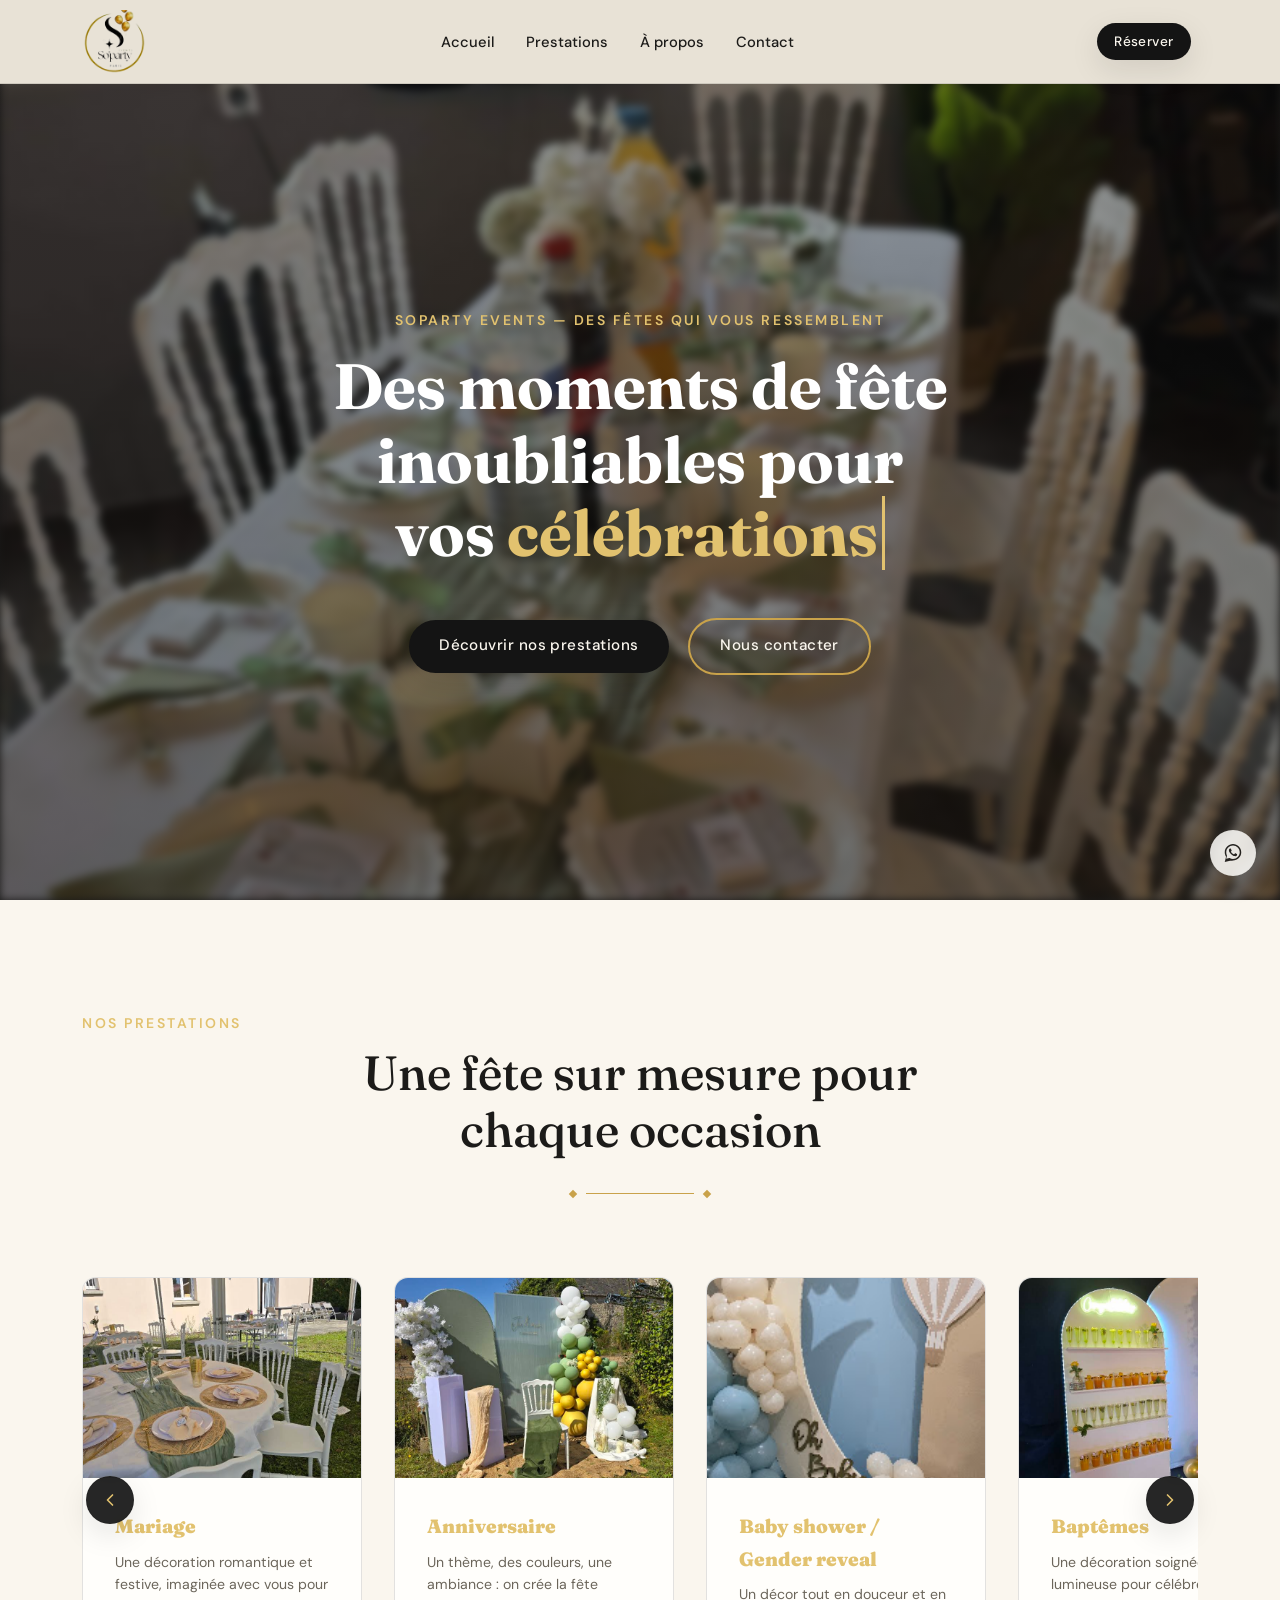
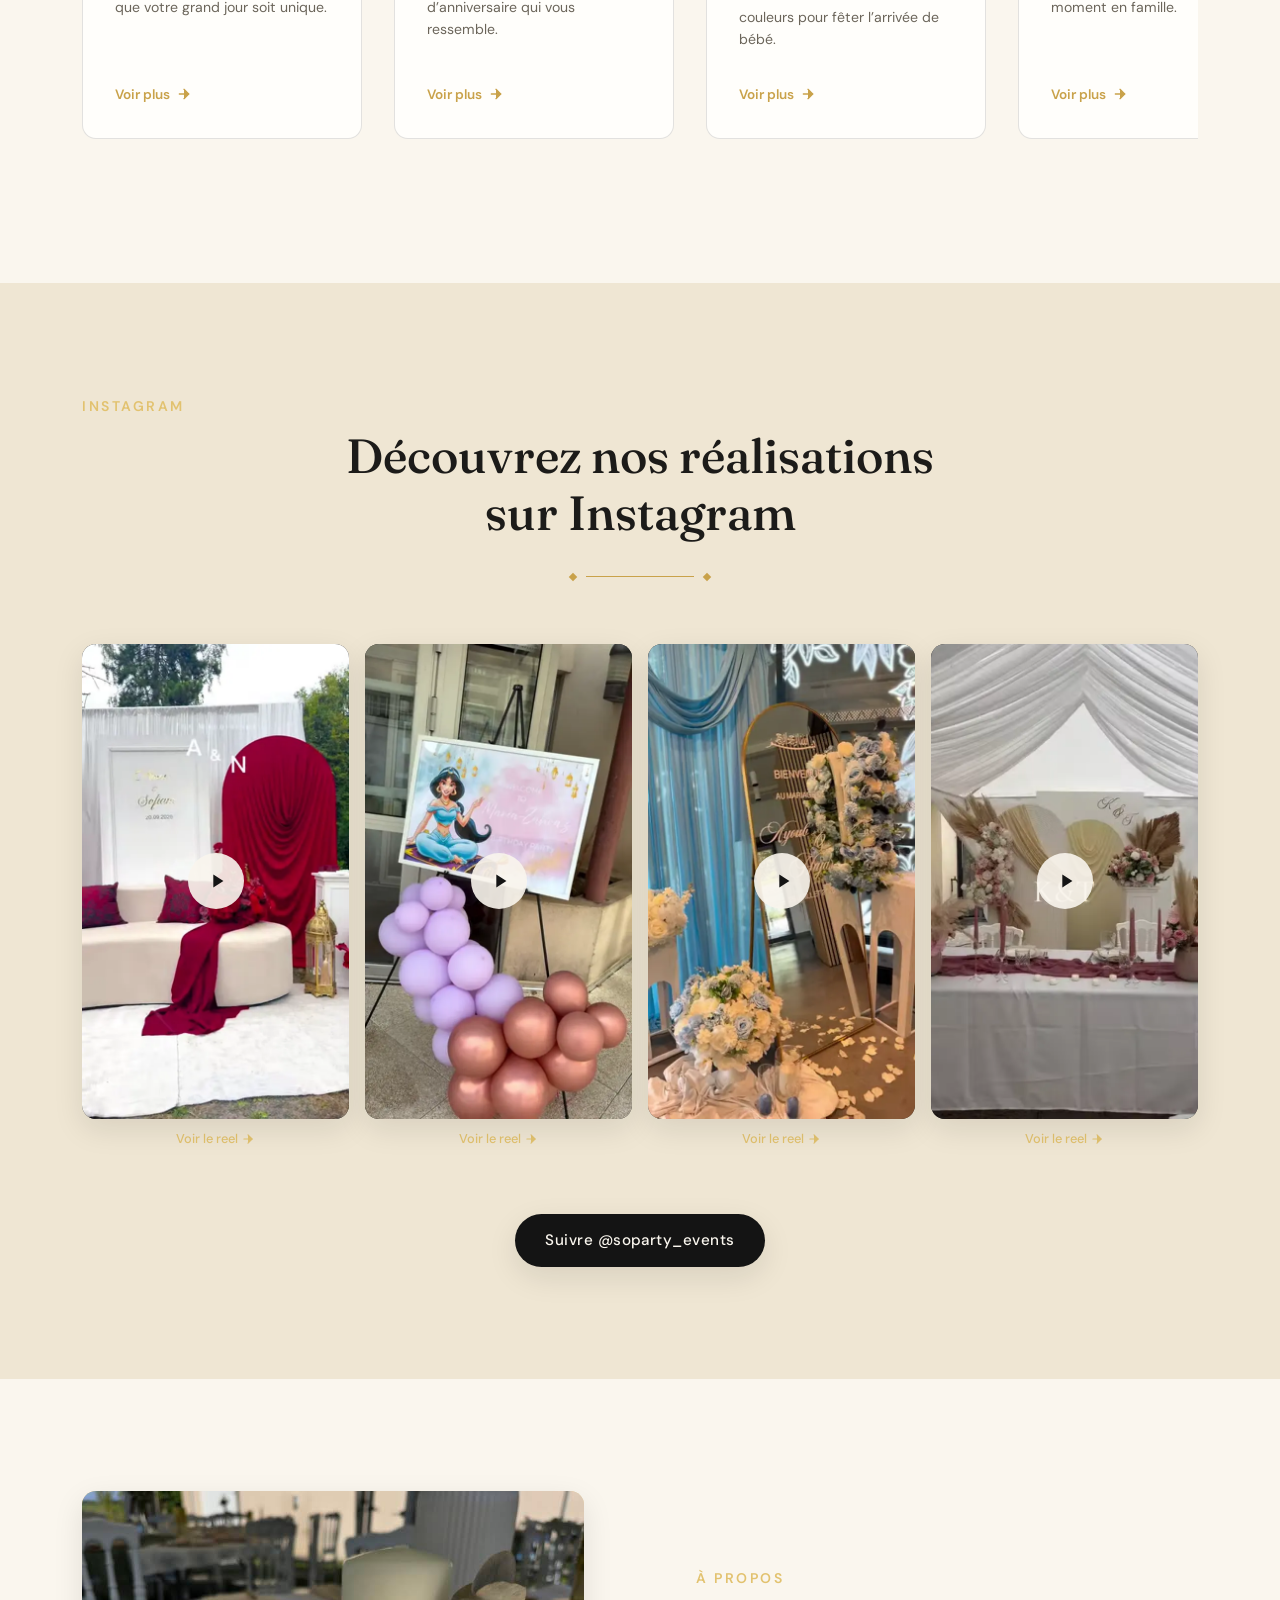
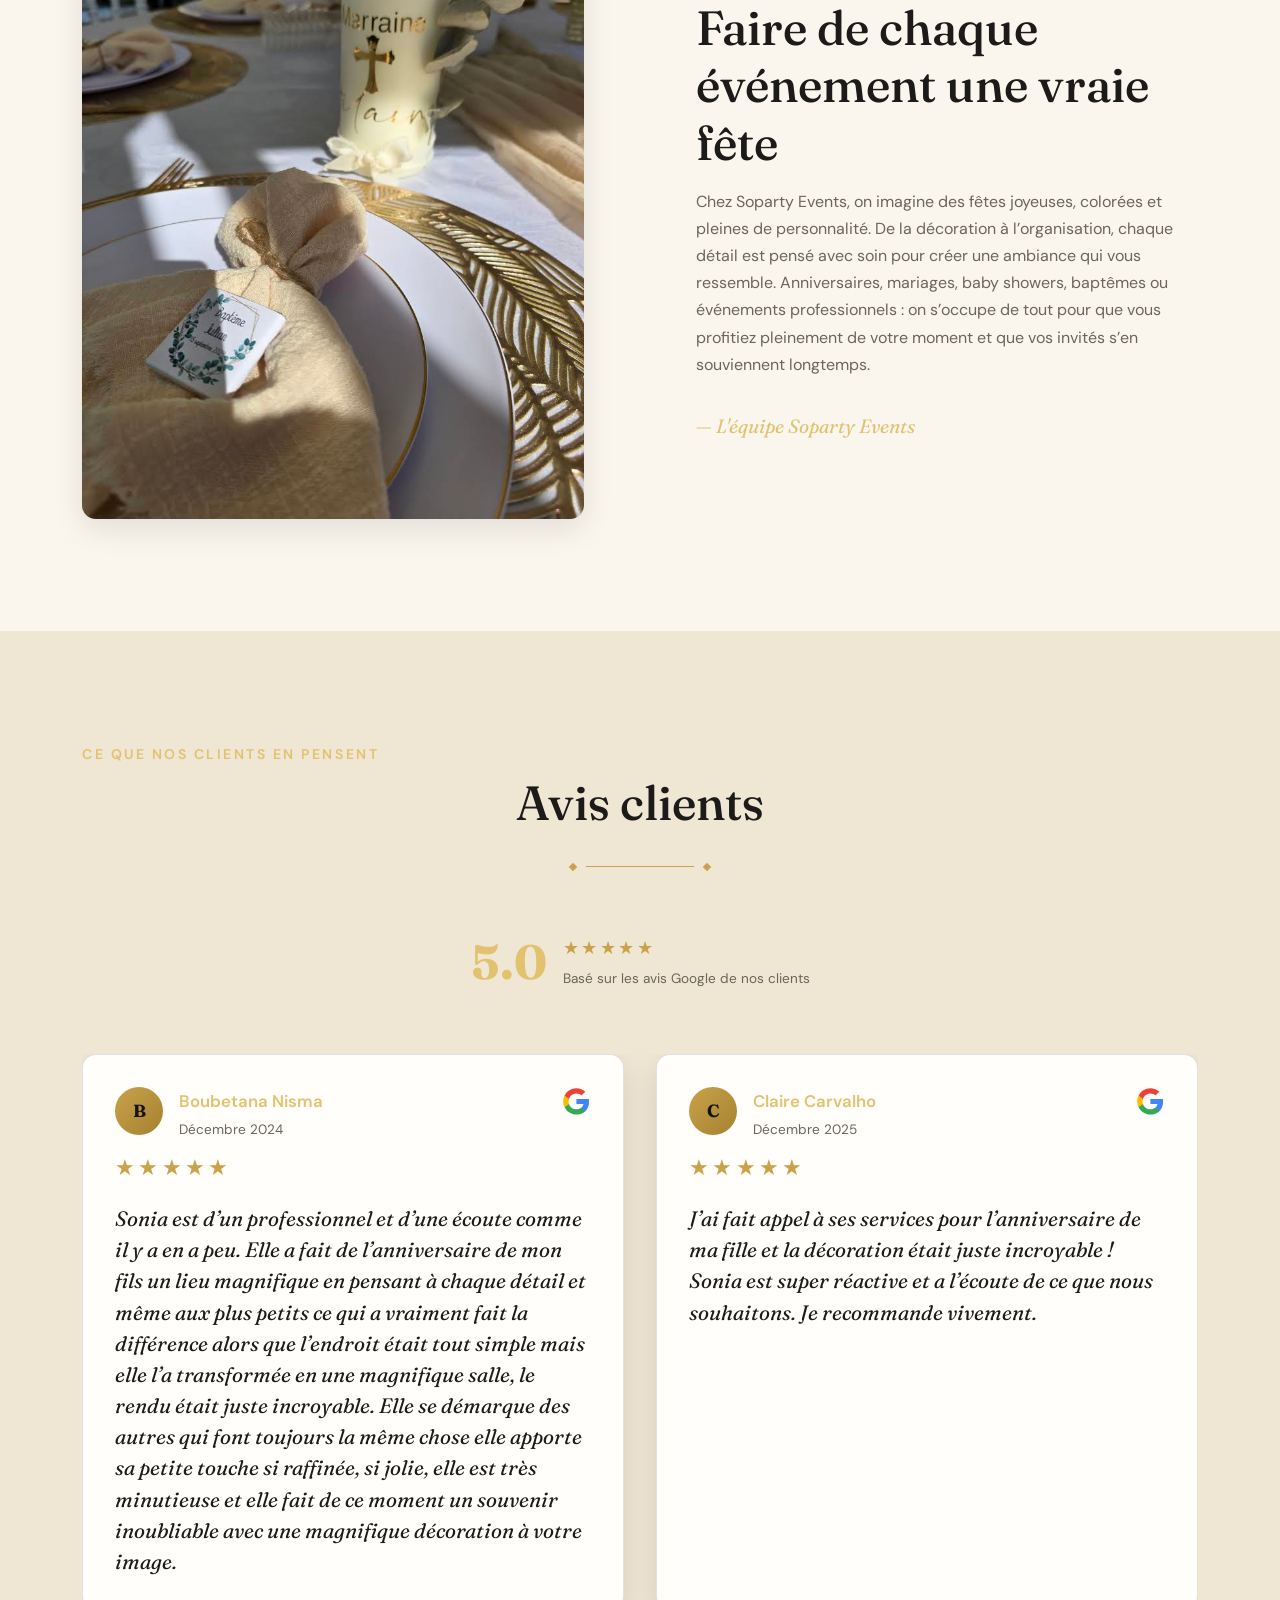
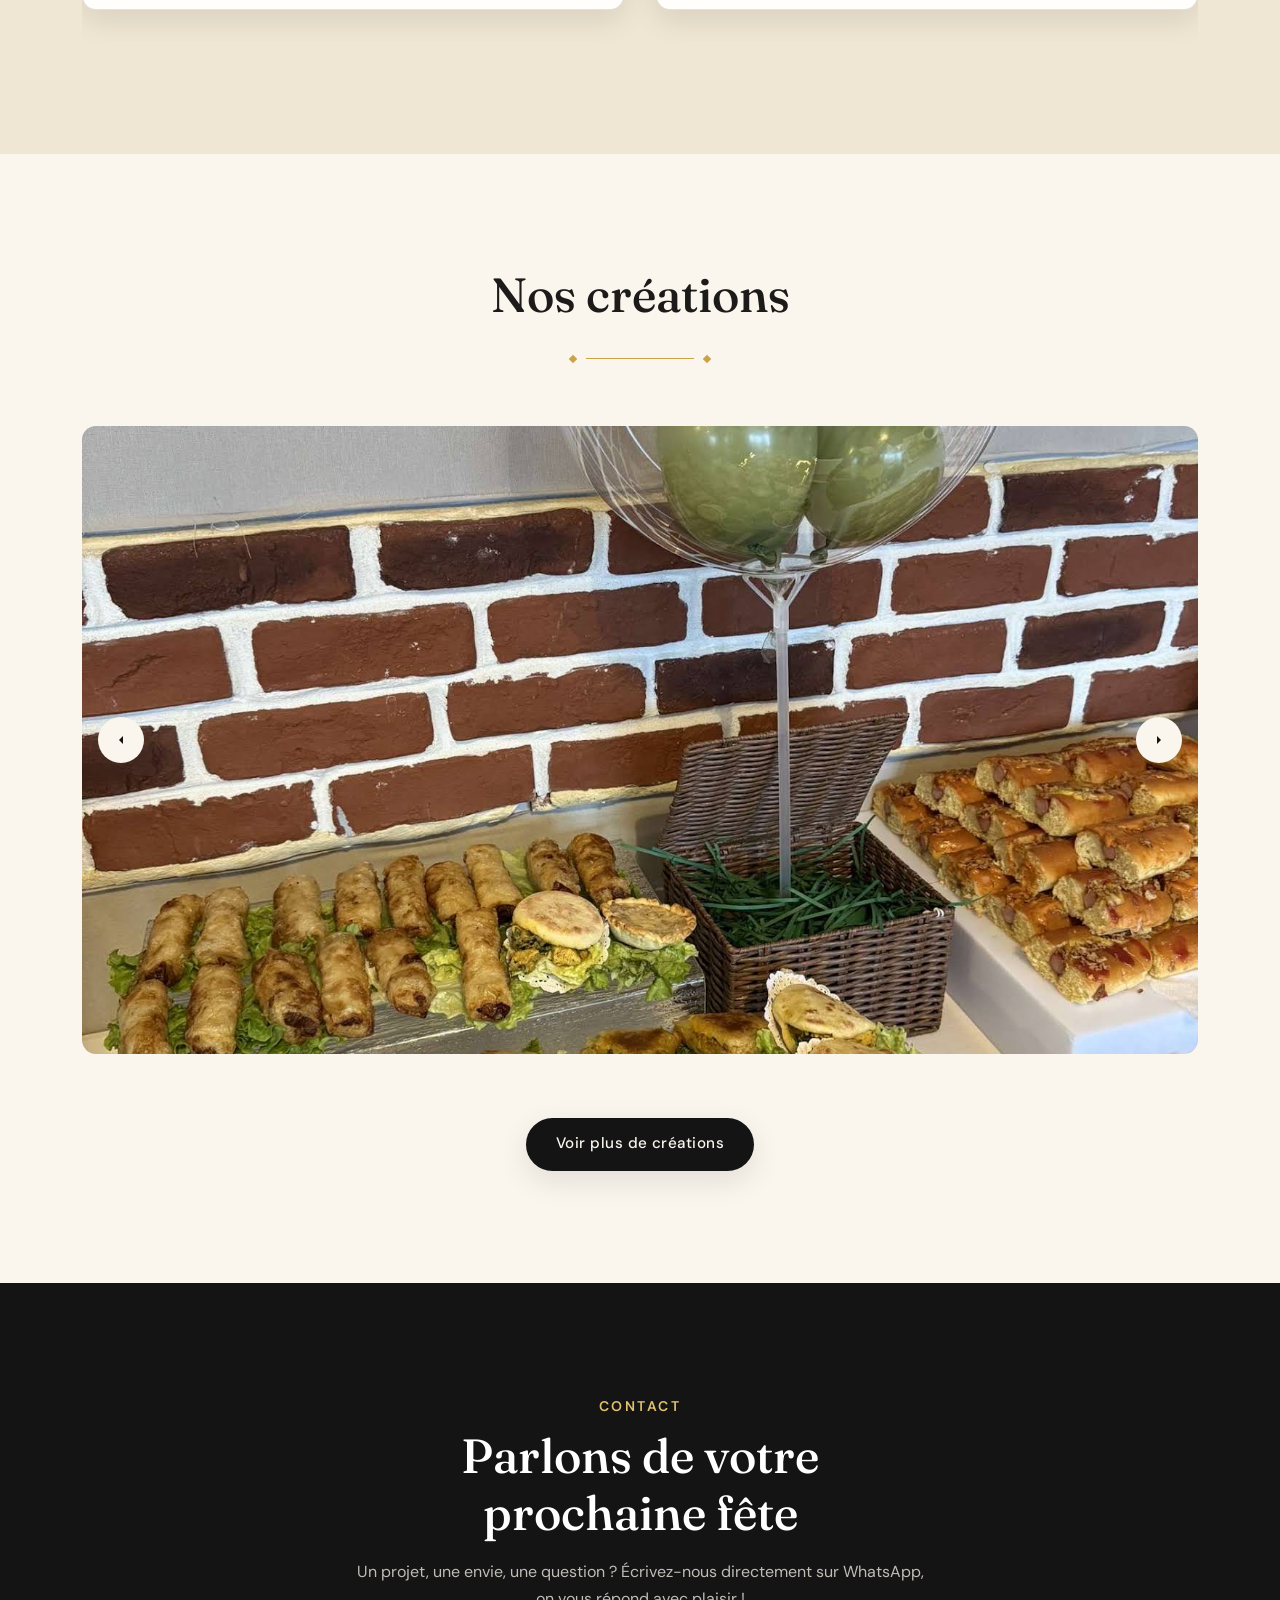
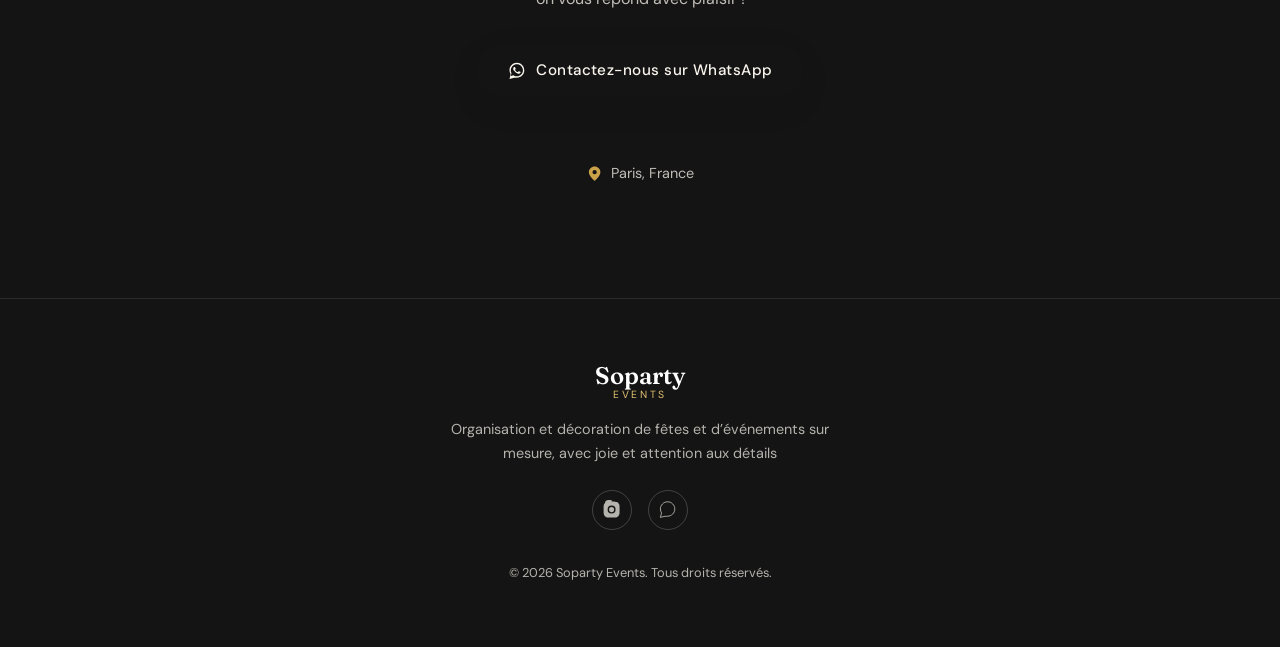
==== commit 198b37db: "better v" ====
--- a/index.html
+++ b/index.html
@@ -535,11 +535,14 @@
                 <div class="review-card__header">
                   <div class="review-card__identity">
                     <span class="review-card__avatar" aria-hidden="true"
-                      >P</span
+                      >B</span
                     >
                     <div class="review-card__review-id">
-                      <p class="review-card__author">Prénom N.</p>
-                      <p class="review-card__date">Mois 2026</p>
+                      <p class="review-card__author">
+
+
+Boubetana Nisma</p>
+                      <p class="review-card__date">Décembre 2024</p>
                     </div>
                   </div>
                   <div class="review-card__stars" aria-label="5 étoiles">
@@ -574,7 +577,9 @@
                 </div>
               </div>
 
-              <p class="review-card__text">[Avis client à remplacer par un vrai avis Google de Soparty Events.]</p>
+              <p class="review-card__text">Sonia est d’un professionnel et d’une écoute comme il y a en a peu.
+Elle a fait de l’anniversaire de mon fils un lieu magnifique en pensant à chaque détail et même aux plus petits ce qui a vraiment fait la différence alors que l’endroit était tout simple mais elle l’a transformée en une magnifique salle, le rendu était juste incroyable.
+Elle se démarque des autres qui font toujours la même chose elle apporte sa petite touche si raffinée, si jolie, elle est très minutieuse et elle fait de ce moment un souvenir inoubliable avec une magnifique décoration à votre image.</p>
             </article>
 
             <article class="review-card">
@@ -582,11 +587,14 @@
                 <div class="review-card__header">
                   <div class="review-card__identity">
                     <span class="review-card__avatar" aria-hidden="true"
-                      >P</span
+                      >C</span
                     >
                     <div class="review-card__review-id">
-                      <p class="review-card__author">Prénom N.</p>
-                      <p class="review-card__date">Mois 2026</p>
+                      <p class="review-card__author">
+
+
+Claire Carvalho</p>
+                      <p class="review-card__date">Décembre 2025</p>
                     </div>
                   </div>
                   <div class="review-card__stars" aria-label="5 étoiles">
@@ -621,13 +629,13 @@
                 </div>
               </div>
 
-              <p class="review-card__text">[Avis client à remplacer par un vrai avis Google de Soparty Events.]</p>
+              <p class="review-card__text">J’ai fait appel à ses services pour l’anniversaire de ma fille et la décoration était juste incroyable ! Sonia est super réactive et a l’écoute de ce que nous souhaitons. Je recommande vivement.</p>
             </article>
           </div>
         </div>
       </section>
 
-      <section class="section trust">
+      <!-- <section class="section trust">
         <div class="container">
           <h2 class="section__title">Ils nous font confiance</h2>
         </div>
@@ -664,7 +672,7 @@
          
           </div>
         </div>
-      </section>
+      </section> -->
 
       <!-- ============ GALERIE ============ -->
       <section class="section gallery" id="galerie">
@@ -798,7 +806,7 @@
                 />
               </svg>
               <!-- ⚠️ À REMPLACER : ville / zone d'intervention de Soparty Events -->
-              <span>[Ville], France</span>
+              <span>Paris, France</span>
             </li>
           </ul>
         </div>
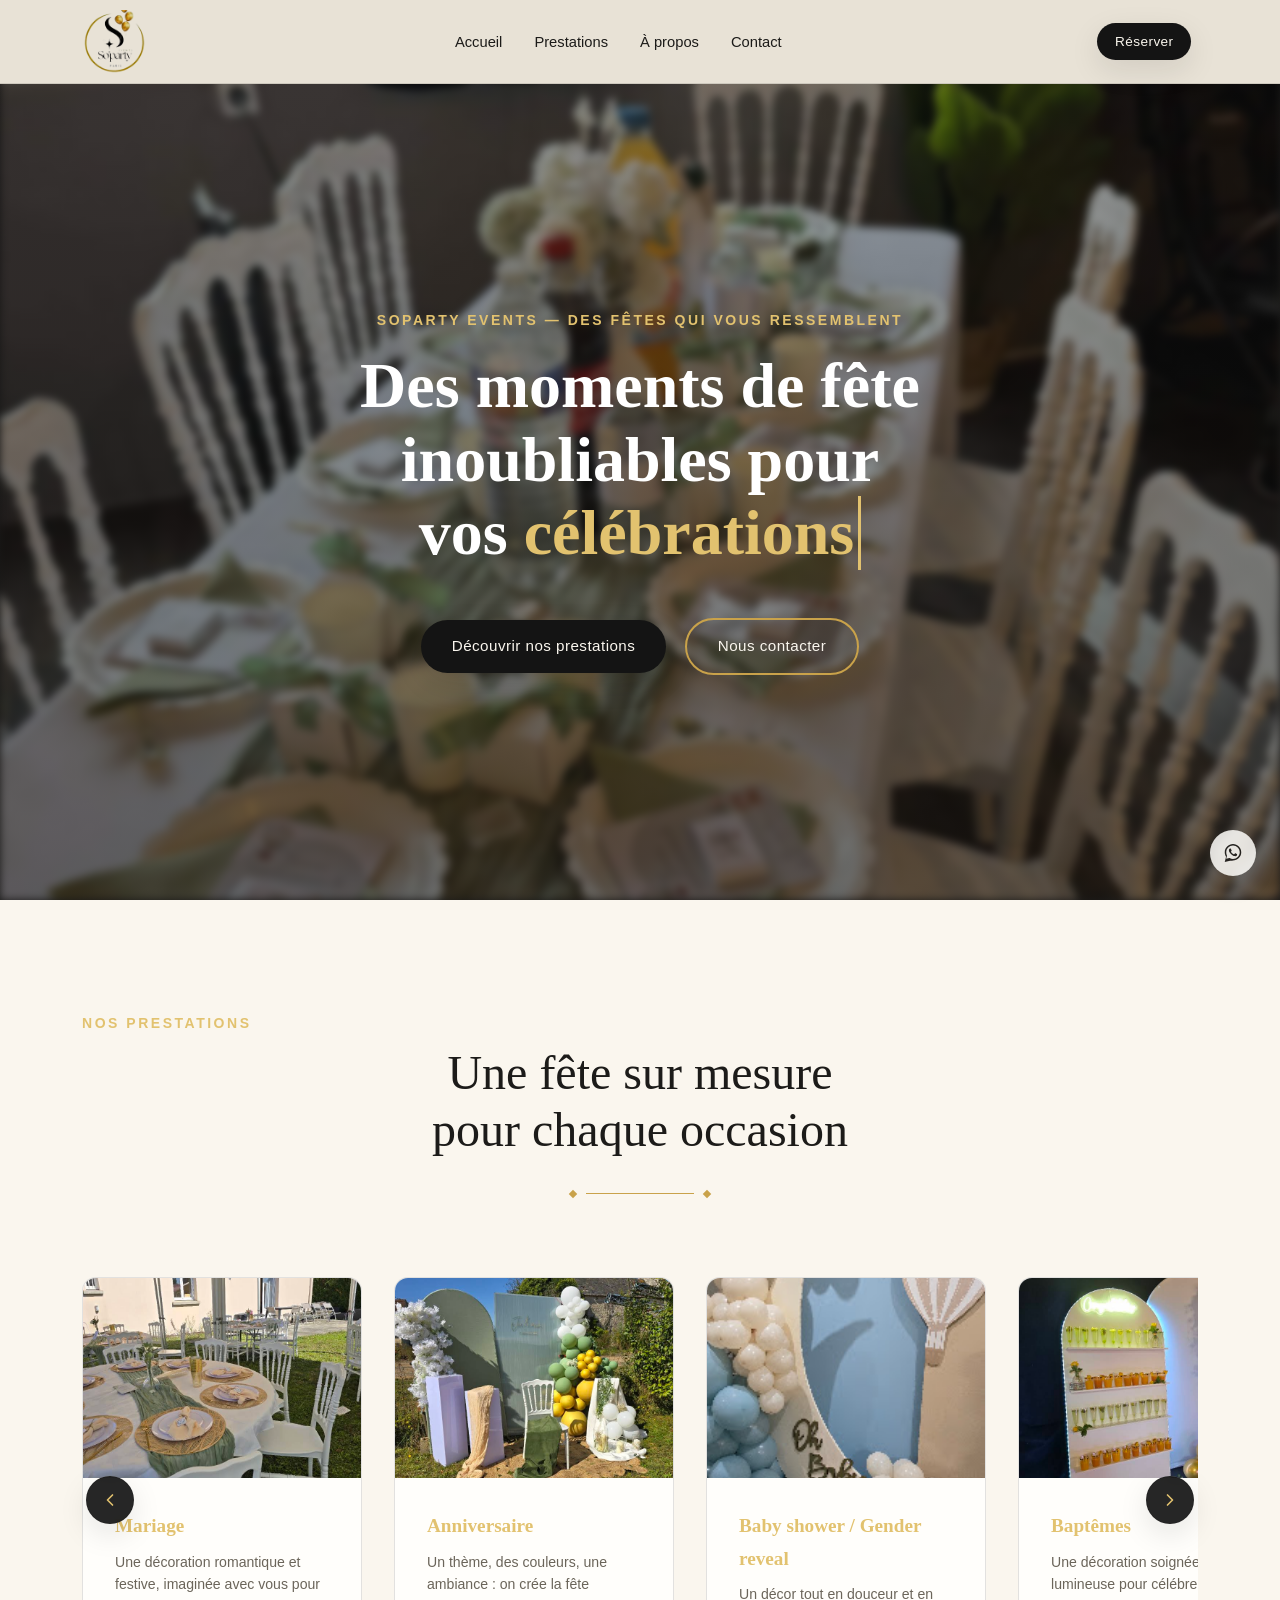
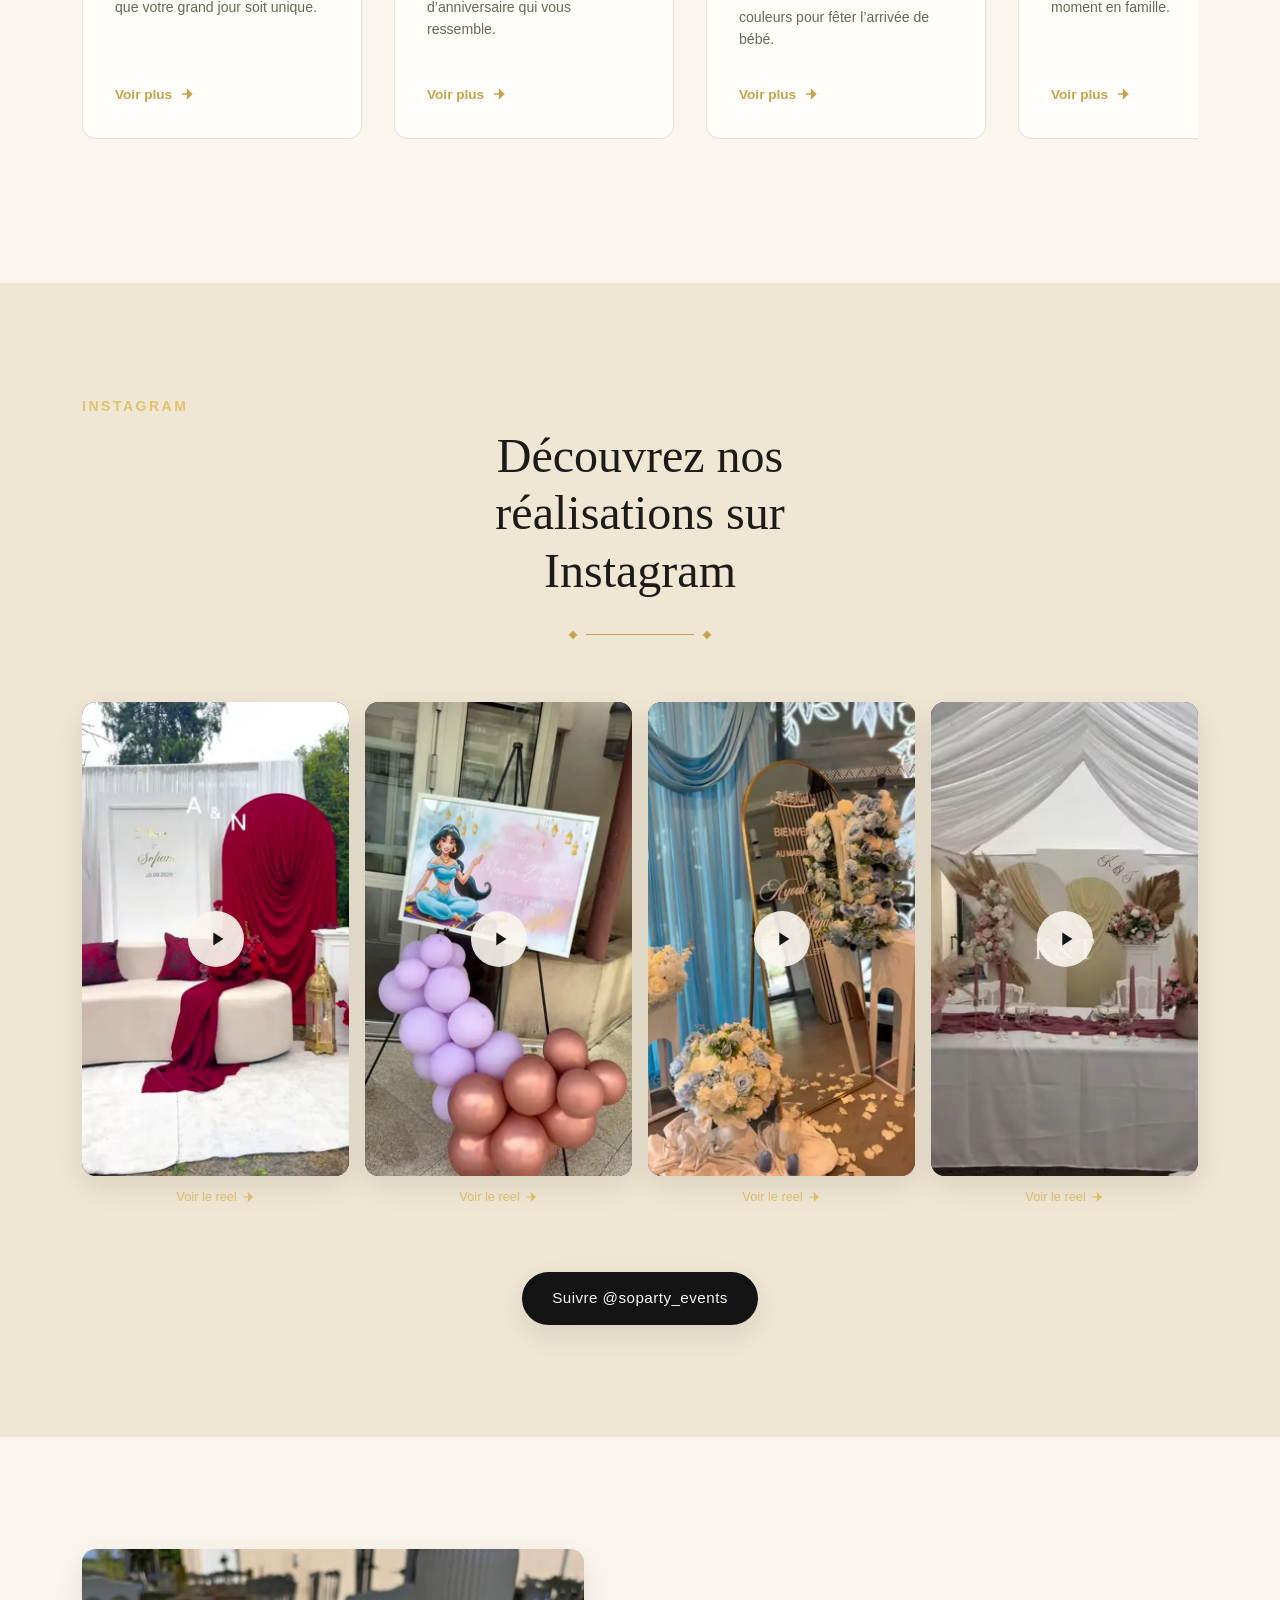
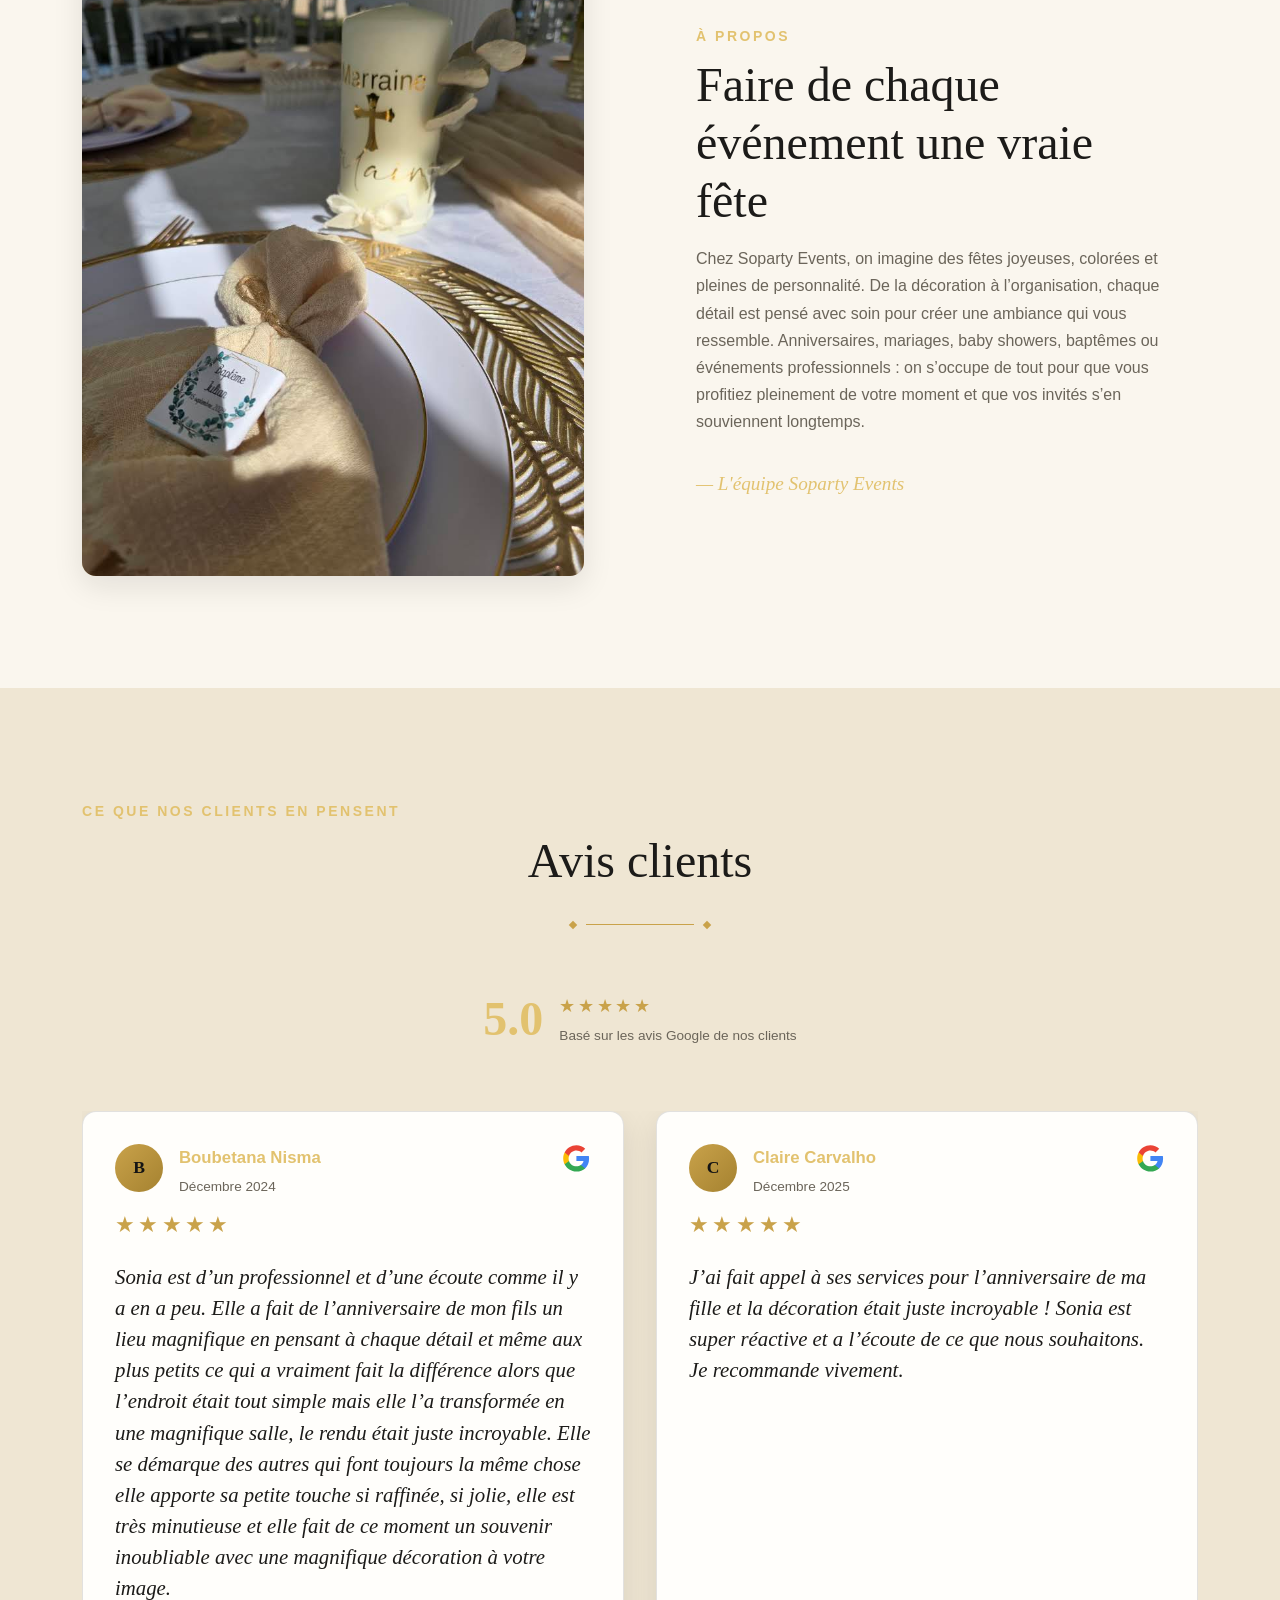
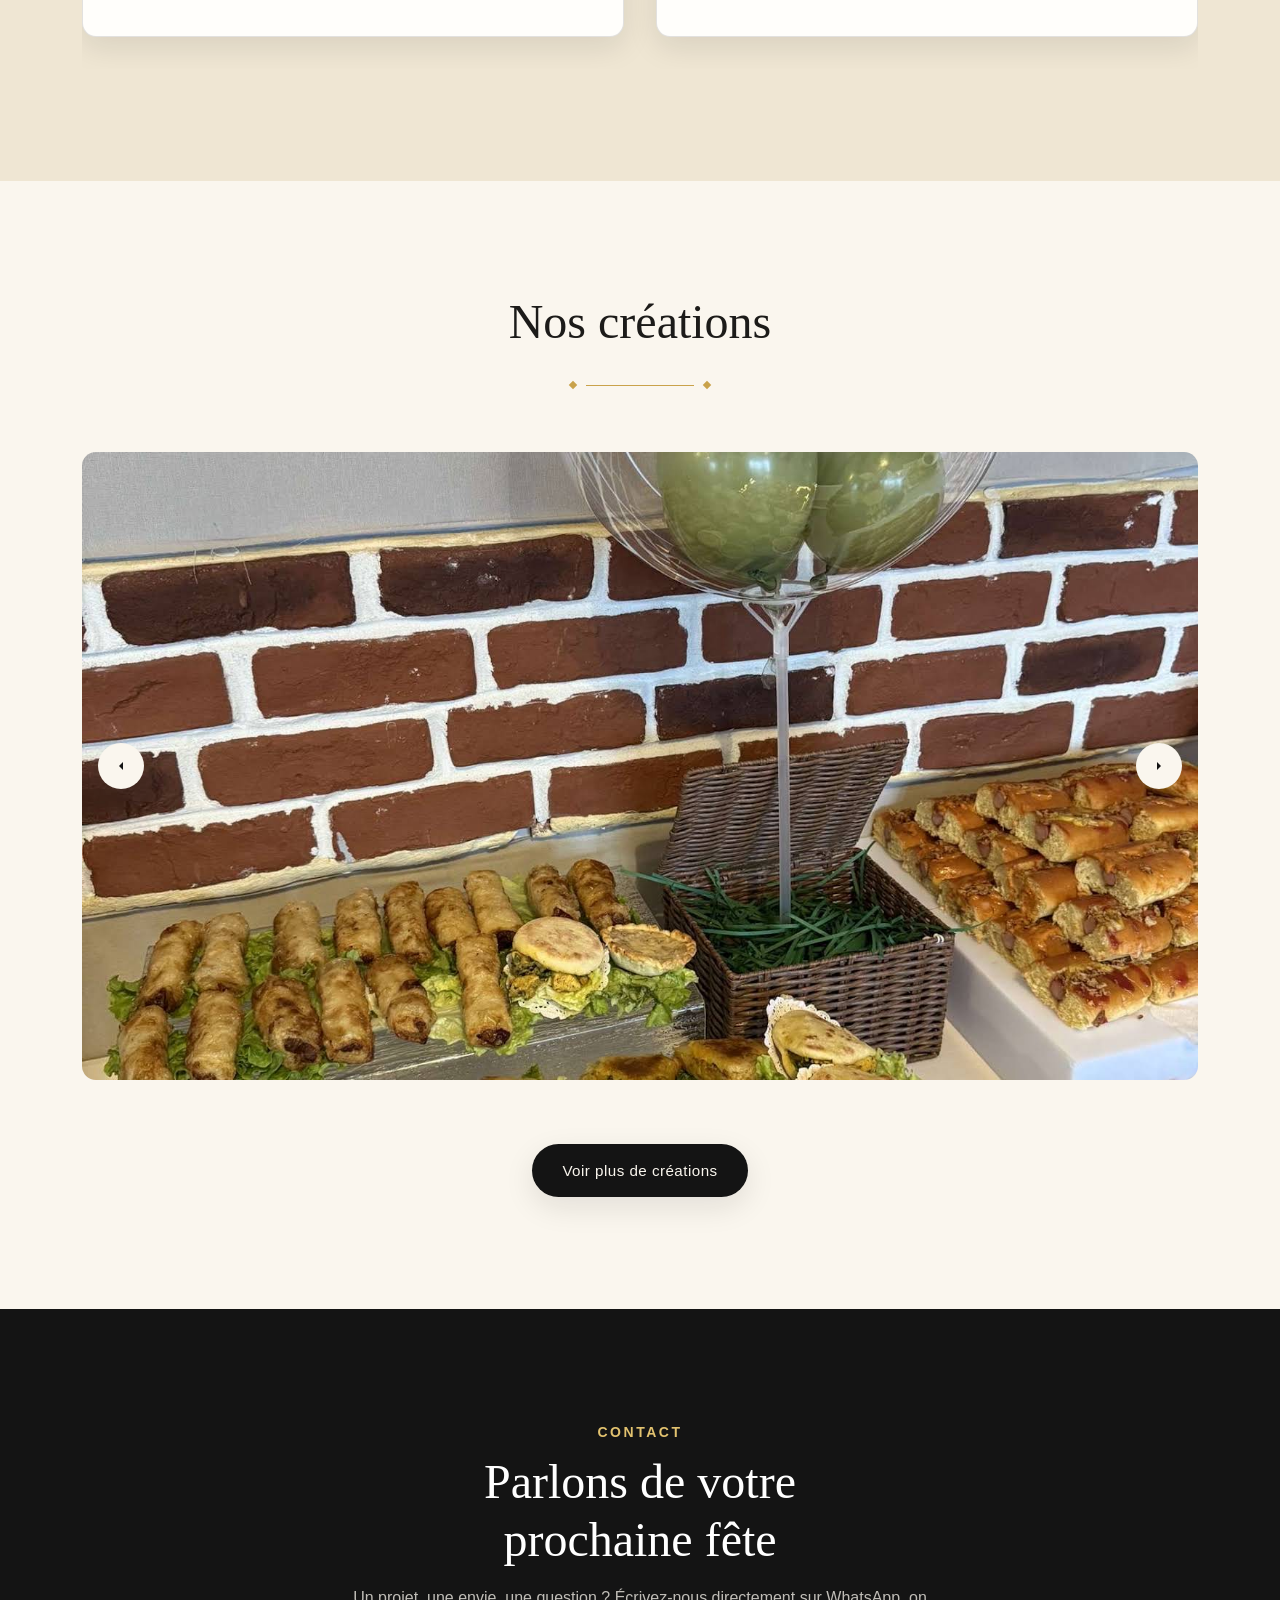
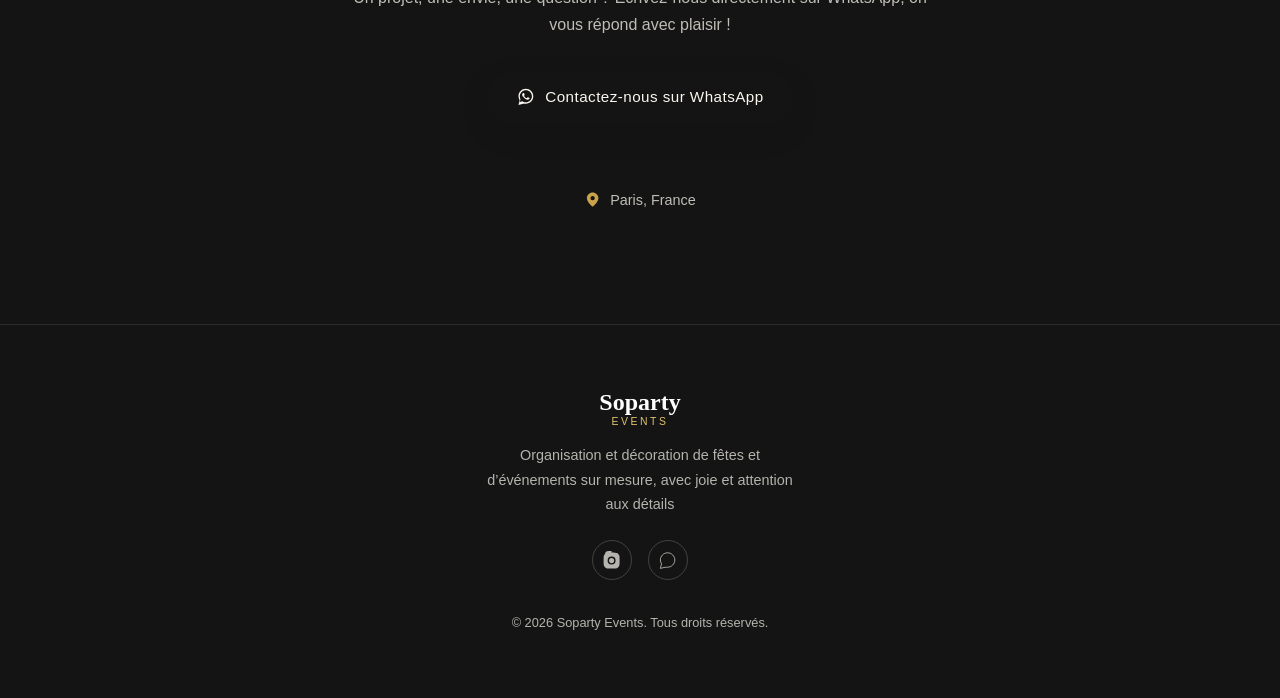
==== commit e85b01ce: "v1.1" ====
--- a/index.html
+++ b/index.html
@@ -36,17 +36,17 @@
           <ul class="main-nav__list">
             <li><a href="index.html" class="main-nav__link">Accueil</a></li>
             <li>
-              <a href="index.html" class="main-nav__link">Prestations</a>
+              <a href="#" class="main-nav__link">Prestations</a>
             </li>
             <li>
-              <a href="index.html" class="main-nav__link">À propos</a>
+              <a href="#" class="main-nav__link">À propos</a>
             </li>
-            <li><a href="index.html" class="main-nav__link">Contact</a></li>
+            <li><a href="#" class="main-nav__link">Contact</a></li>
           </ul>
         </nav>
 
         <div class="header__actions">
-          <a href="index.html" class="btn btn--gold btn--small header__cta"
+          <a href="devis.html" class="btn btn--gold btn--small header__cta"
             >Réserver</a
           >
 
@@ -93,7 +93,7 @@
           <a href="#collections" class="btn btn--gold hero__btn"
             >Découvrir nos prestations</a
           >
-          <a href="index.html" class="btn btn--outline hero__btn">Nous contacter</a>
+          <a href="#" class="btn btn--outline hero__btn">Nous contacter</a>
         </div>
       </section>
 
--- a/style.css
+++ b/style.css
@@ -22,8 +22,8 @@
   --color-border: rgba(20, 20, 20, 0.12);
 
   /* Typographie */
-  --font-display: "Fraunces", Georgia, serif;
-  --font-body: "DM Sans", "Segoe UI", sans-serif;
+  --font-display: serif;
+  --font-body: "Poppins", "Segoe UI", sans-serif;
 
   --fs-h1: clamp(2.4rem, 5vw + 1rem, 4.6rem);
   --fs-h2: clamp(1.9rem, 3vw + 1rem, 3rem);
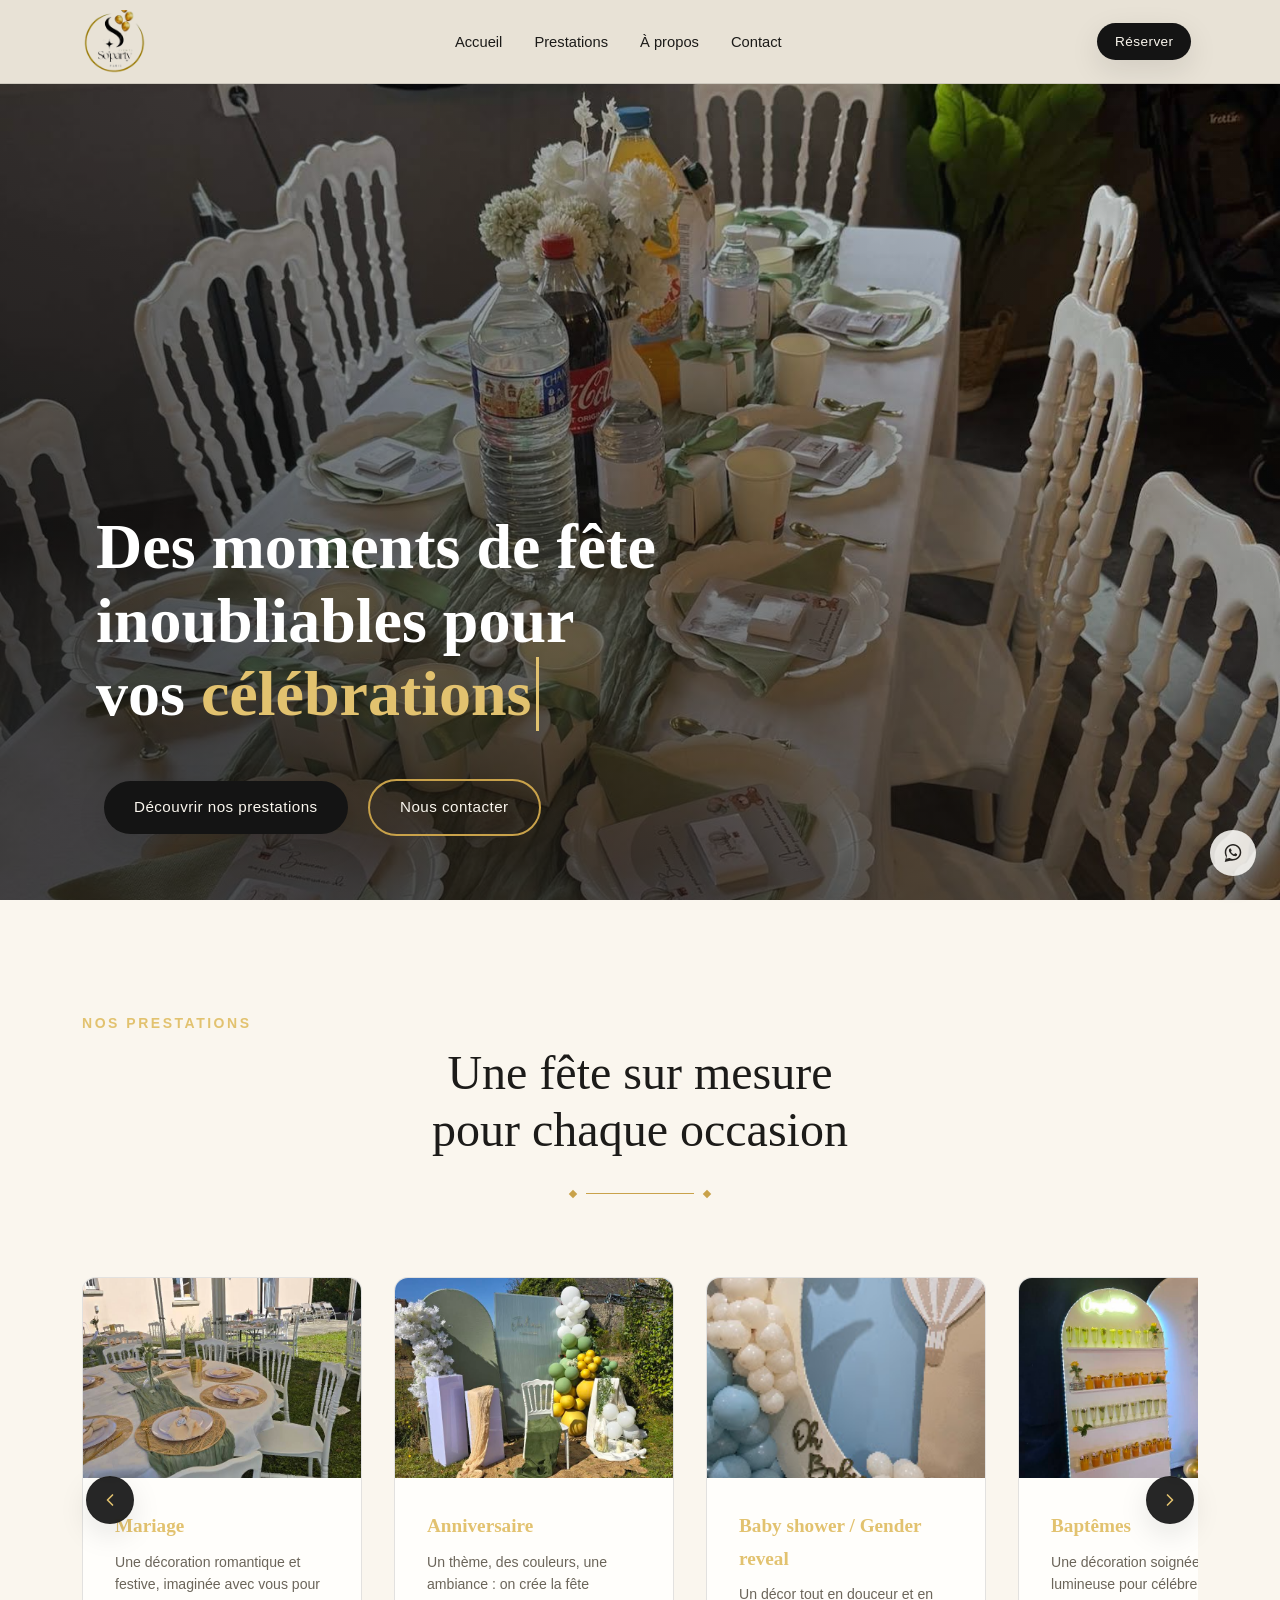
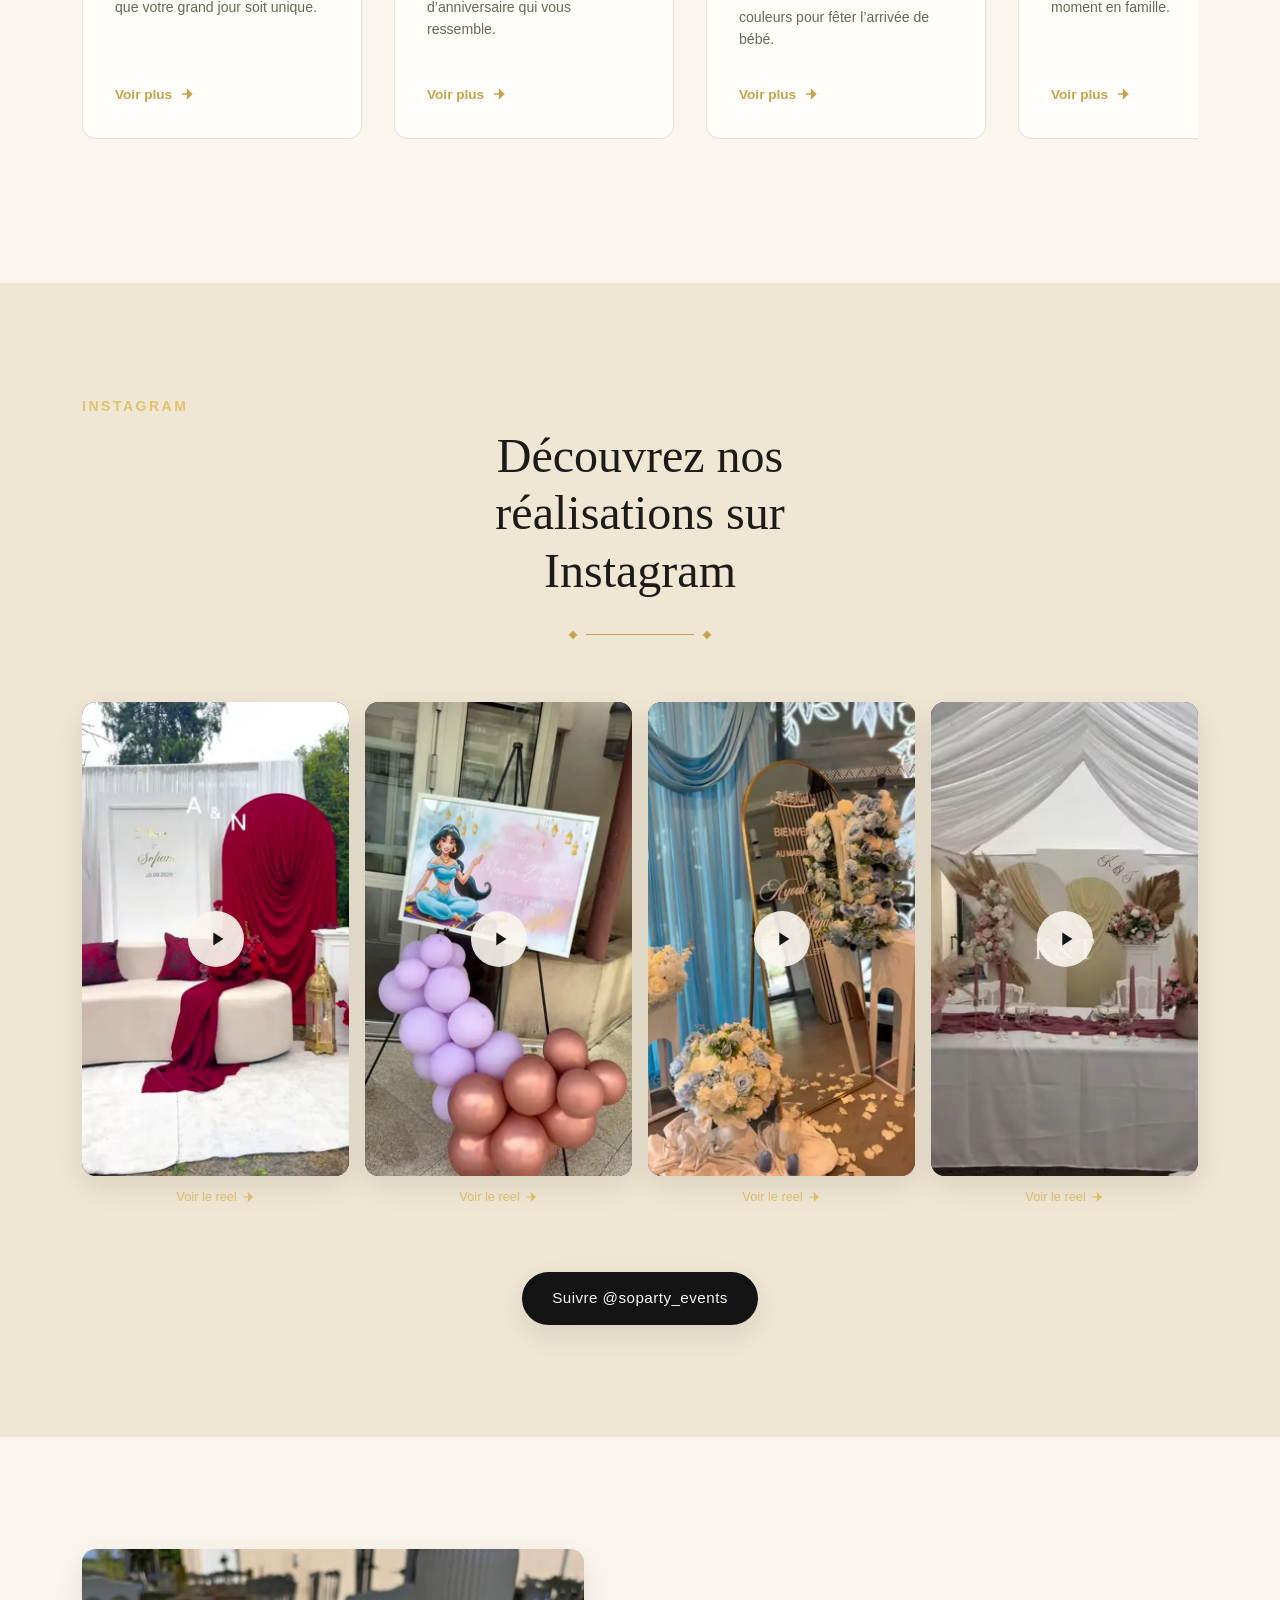
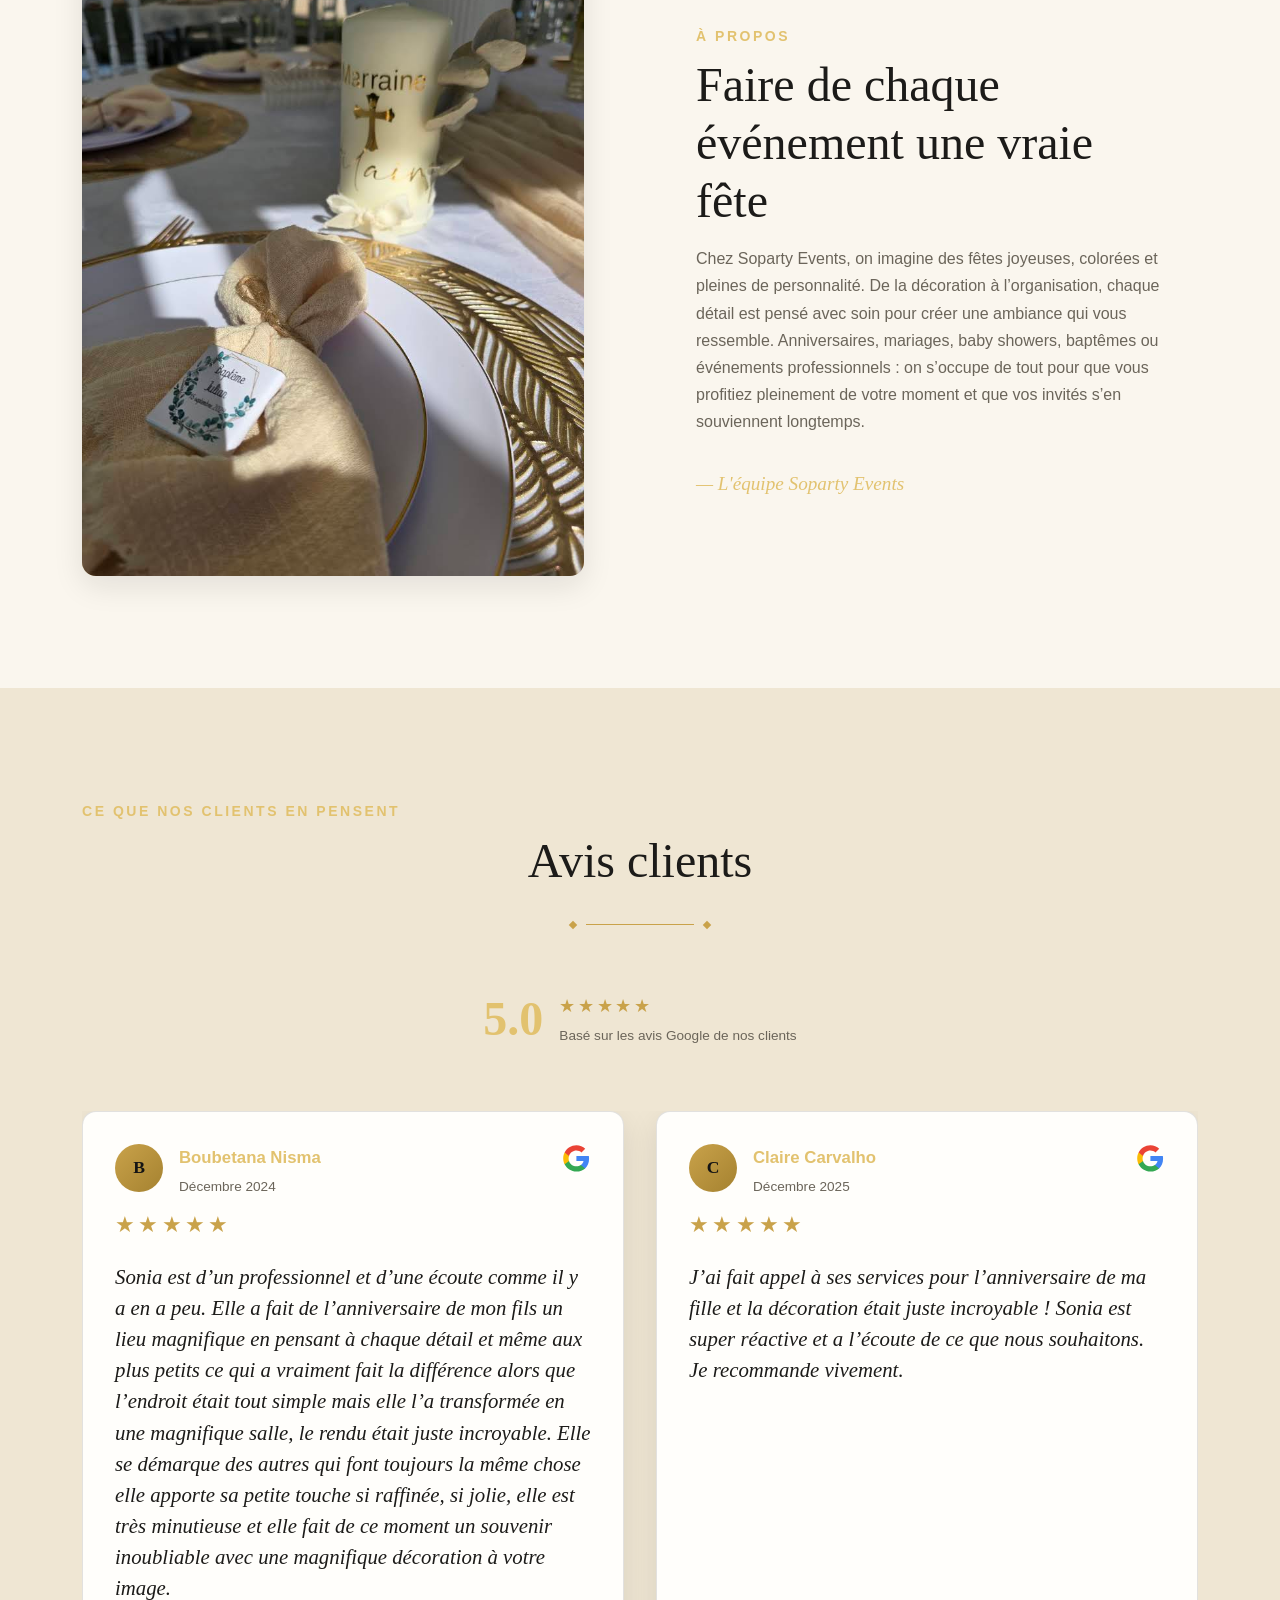
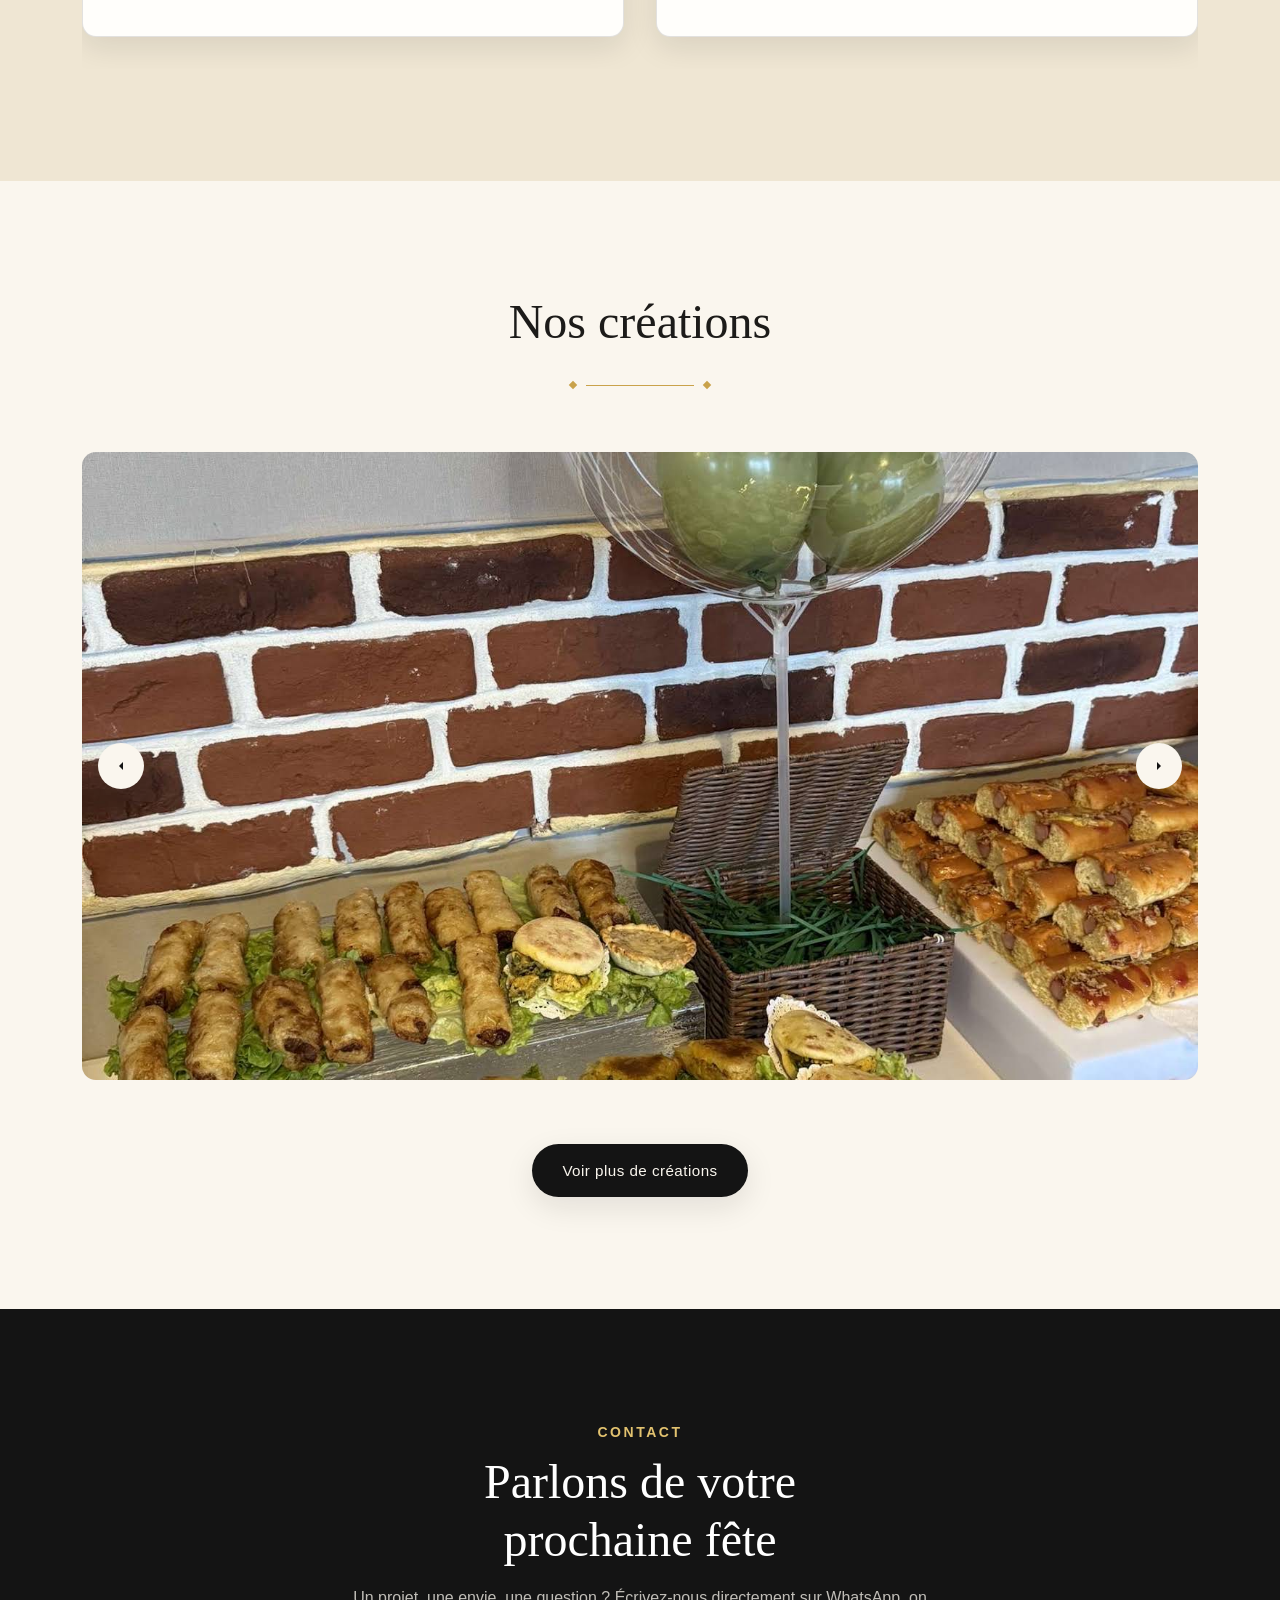
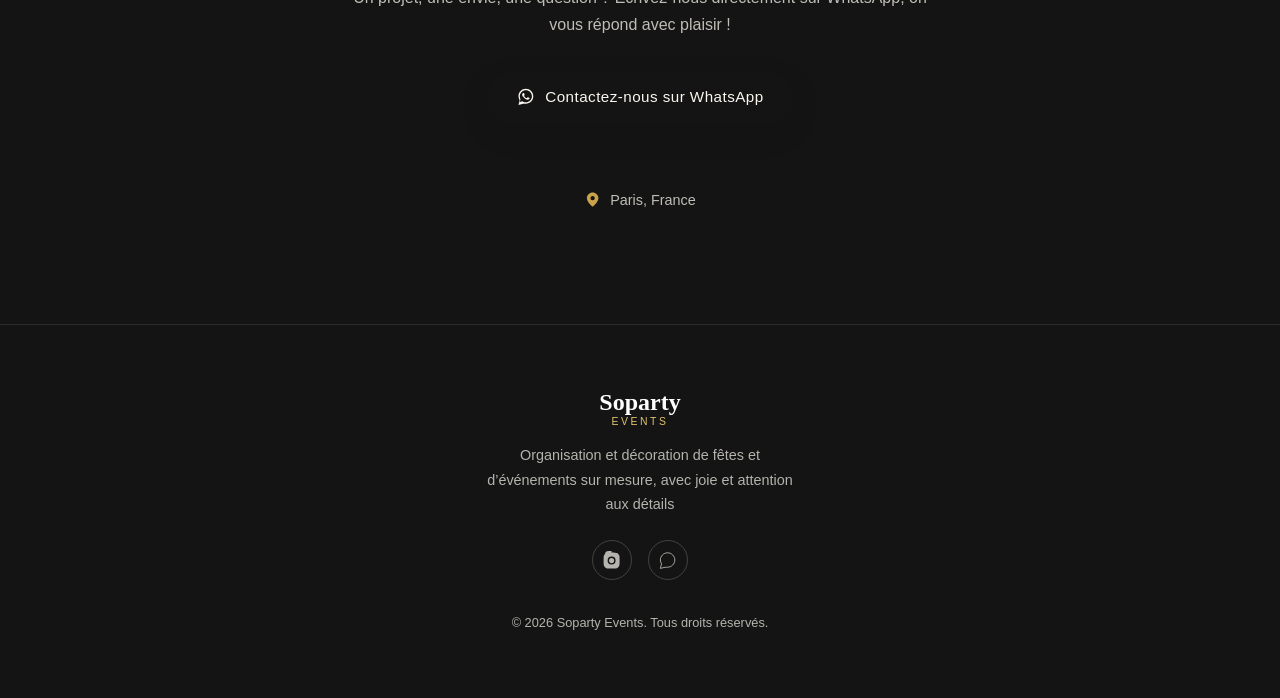
==== commit c375fab5: "new hero" ====
--- a/index.html
+++ b/index.html
@@ -79,9 +79,7 @@
         <div class="hero__overlay" aria-hidden="true"></div>
 
         <div class="hero__content">
-          <p class="eyebrow eyebrow--on-dark">
-            Soparty Events — Des fêtes qui vous ressemblent
-          </p>
+
           <h1 class="hero__title">
             Des moments de fête inoubliables pour vos 
             <span
--- a/style.css
+++ b/style.css
@@ -451,8 +451,9 @@
   position: relative;
   min-height: 100vh;
   display: flex;
-  align-items: center;
-  justify-content: center;
+  flex-direction: column;
+  align-items: left;
+  justify-content: end;
   padding-top: var(--header-height);
   background: linear-gradient(
     160deg,
@@ -460,6 +461,7 @@
     var(--color-ink-light) 100%
   );
   overflow: hidden;
+  padding: var(--space-lg);
 }
 
 .hero__image {
@@ -469,23 +471,22 @@
   height: 100%;
   object-fit: cover;
   object-position: center 25%;
-  filter: blur(4px);
 }
 
 .hero__overlay {
   position: absolute;
   inset: 0;
   background: linear-gradient(
-    180deg,
-    rgba(20, 20, 20, 0.35) 0%,
-    rgba(20, 20, 20, 0.60) 100%
+    25deg,
+    rgba(20, 20, 20, 0.75) 20%,
+    transparent 100%
   );
 }
 
 .hero__content {
   position: relative;
   z-index: 2;
-  text-align: center;
+  text-align: left;
   max-width: 780px;
   padding-inline: var(--space-md);
   color: var(--color-white);
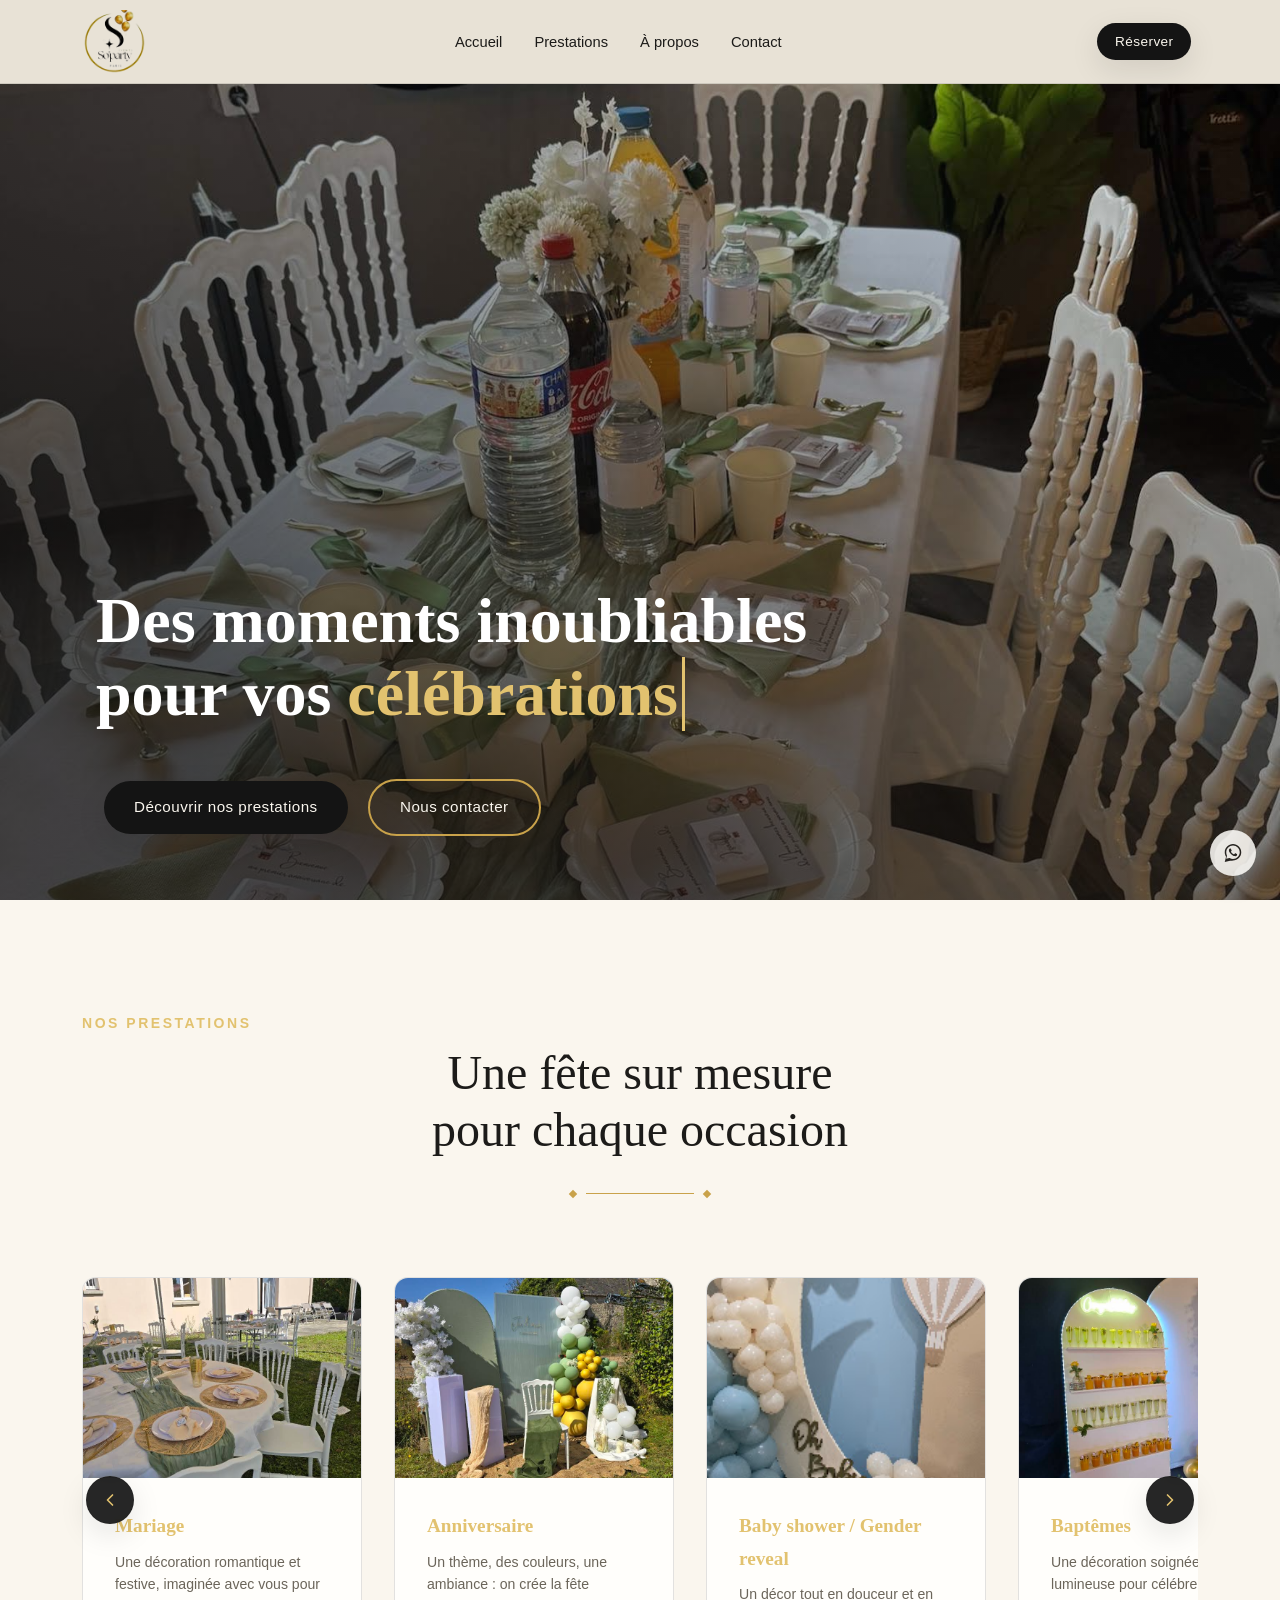
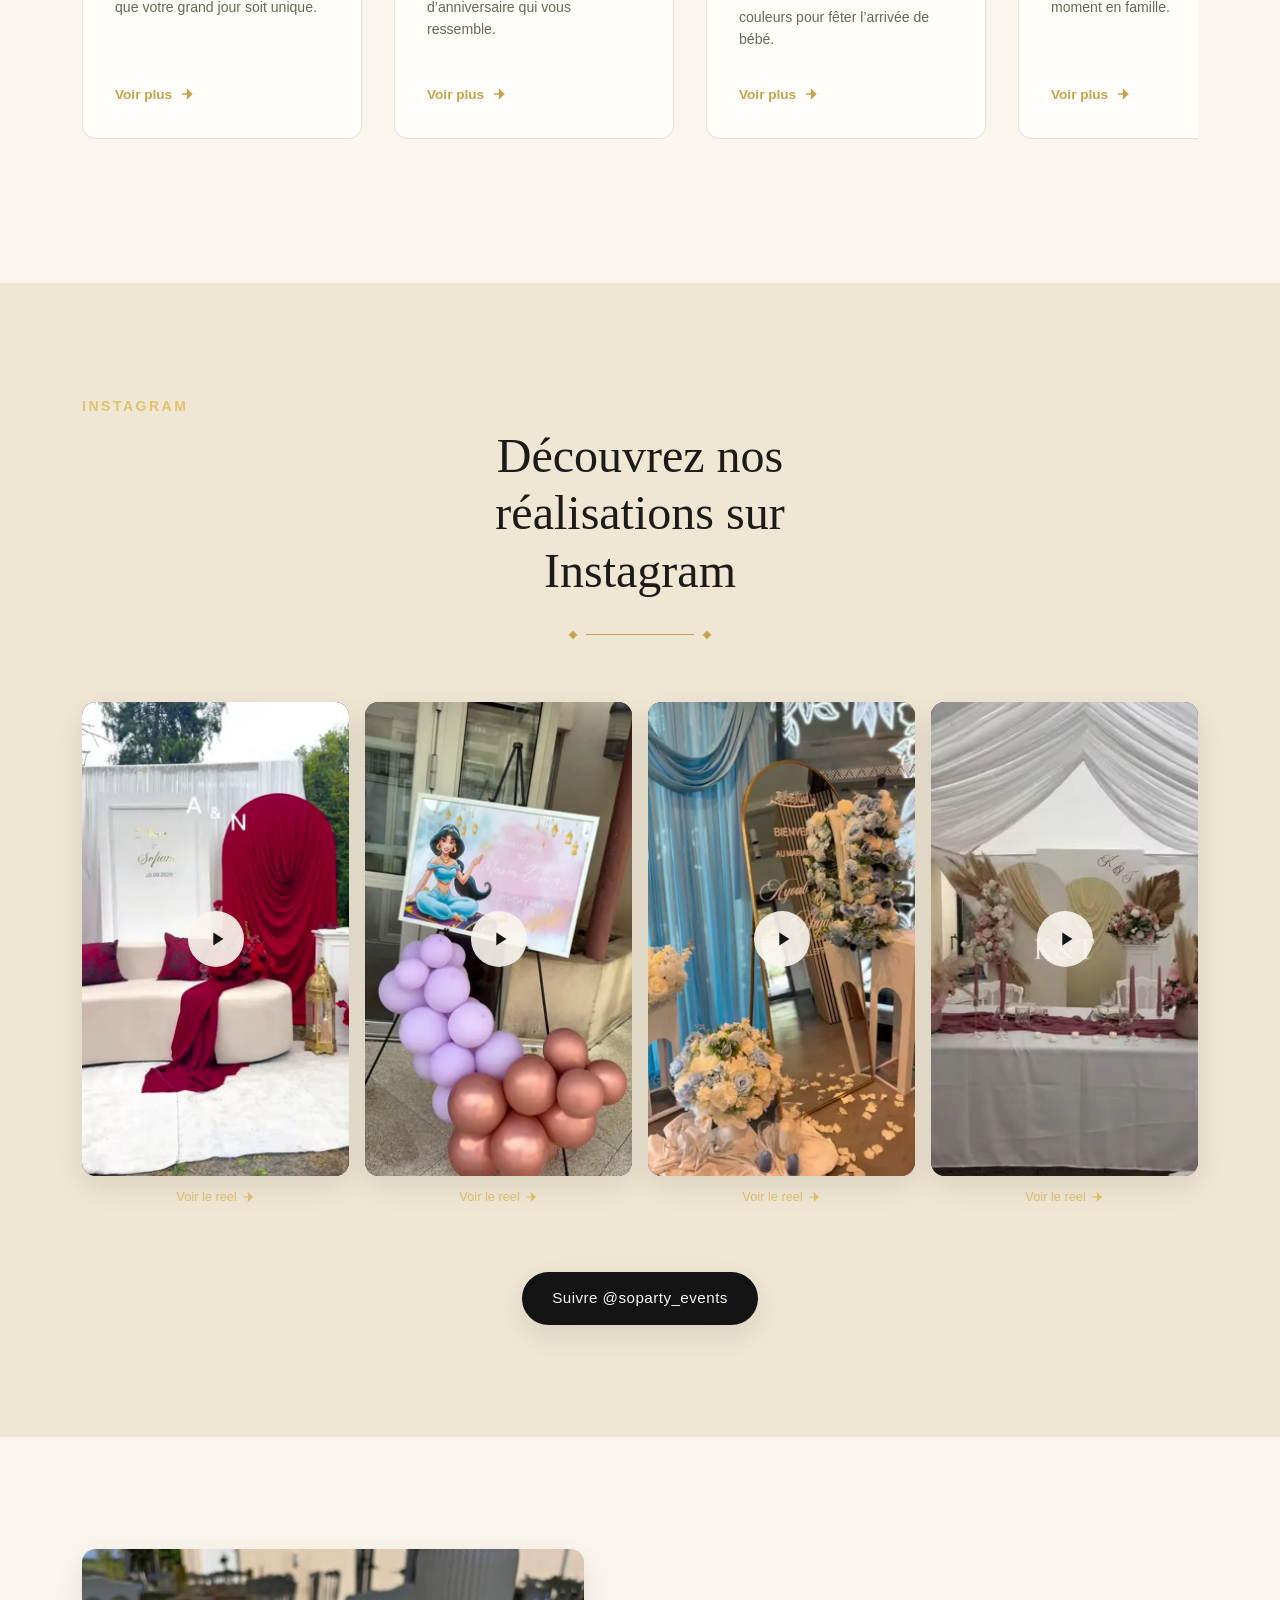
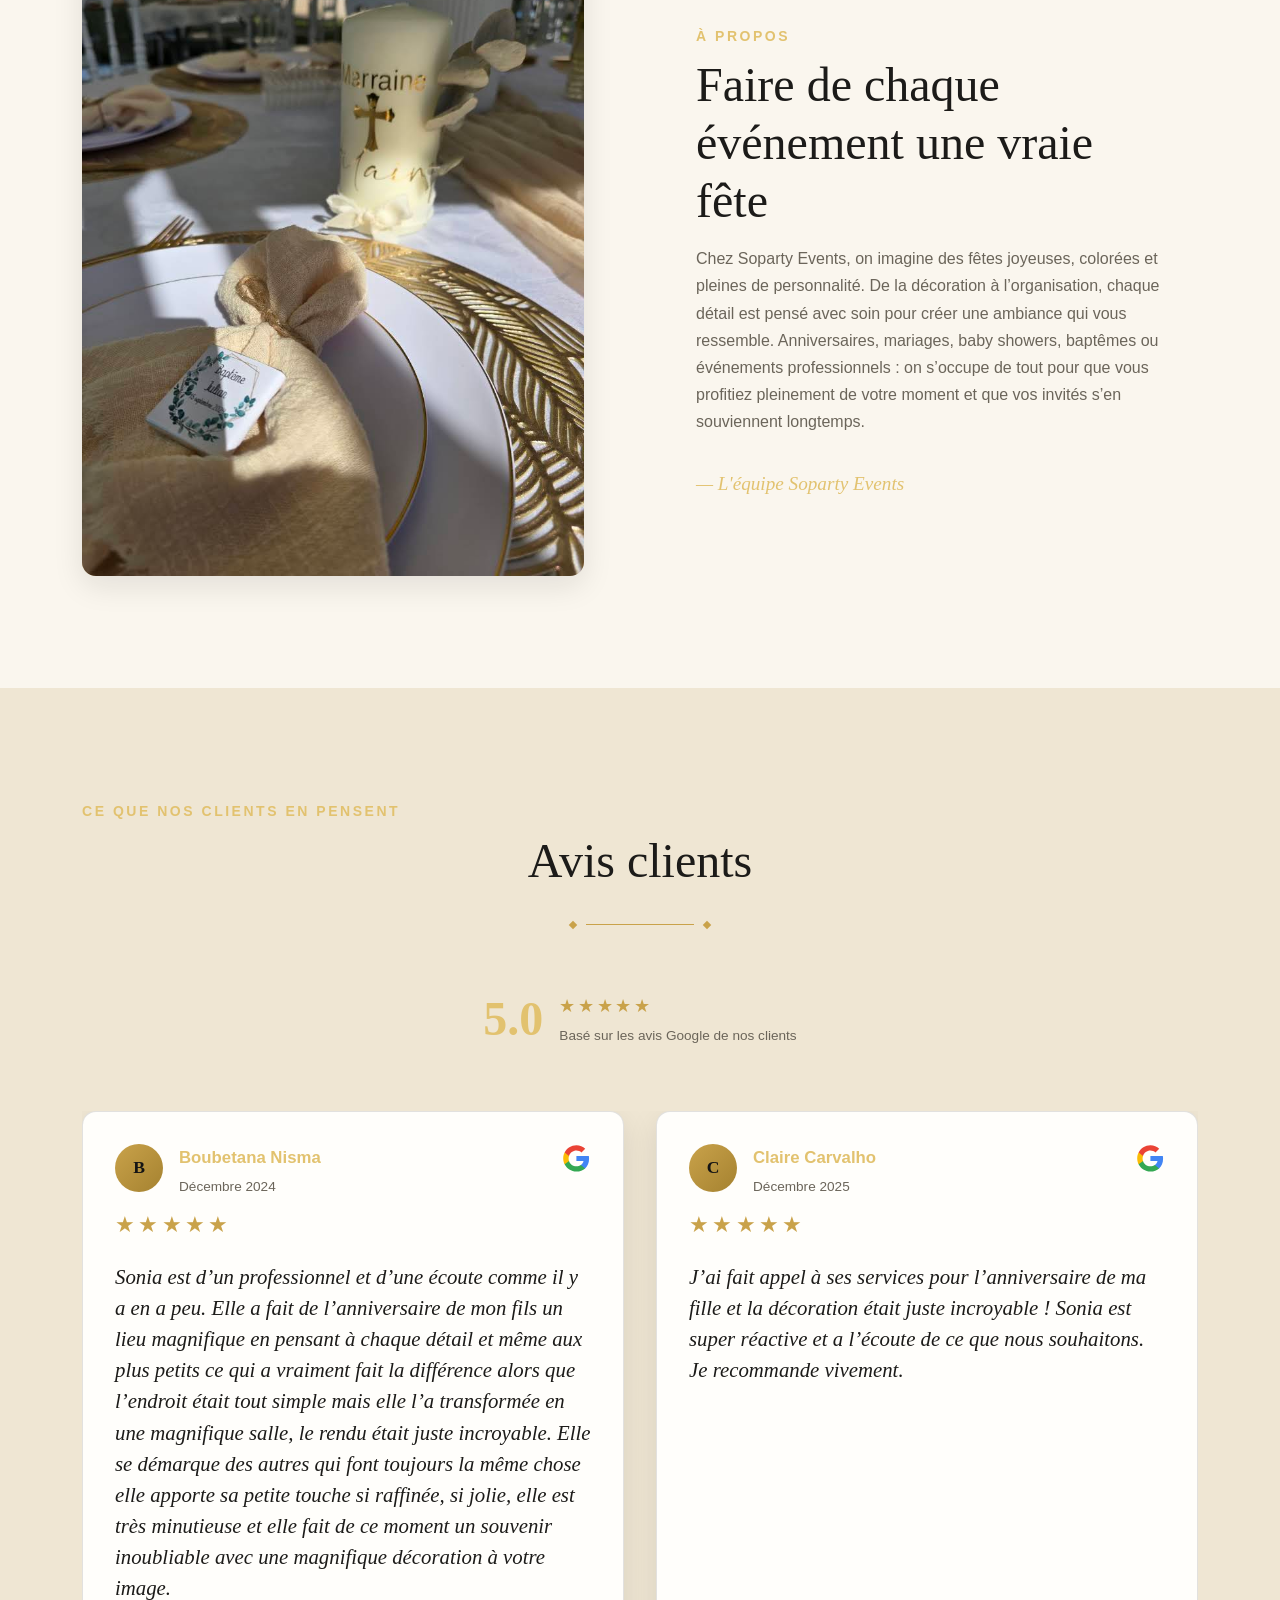
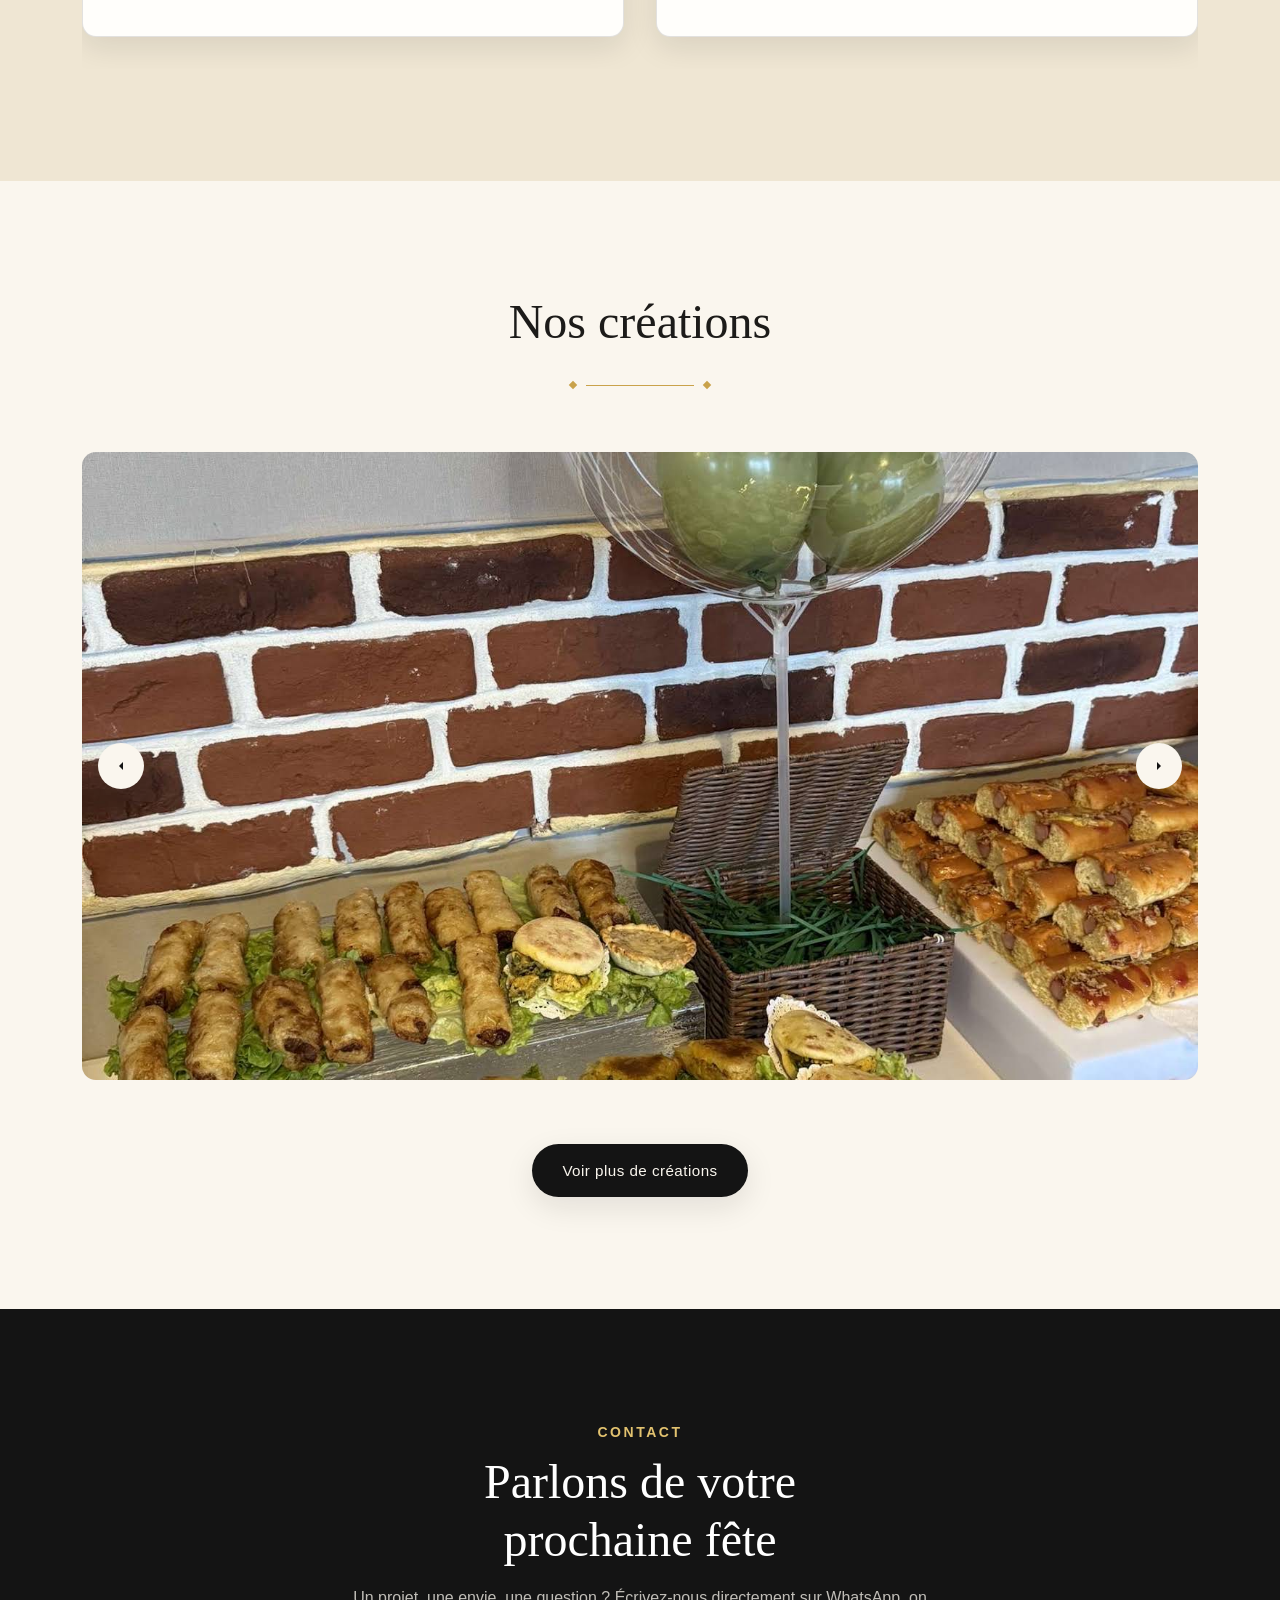
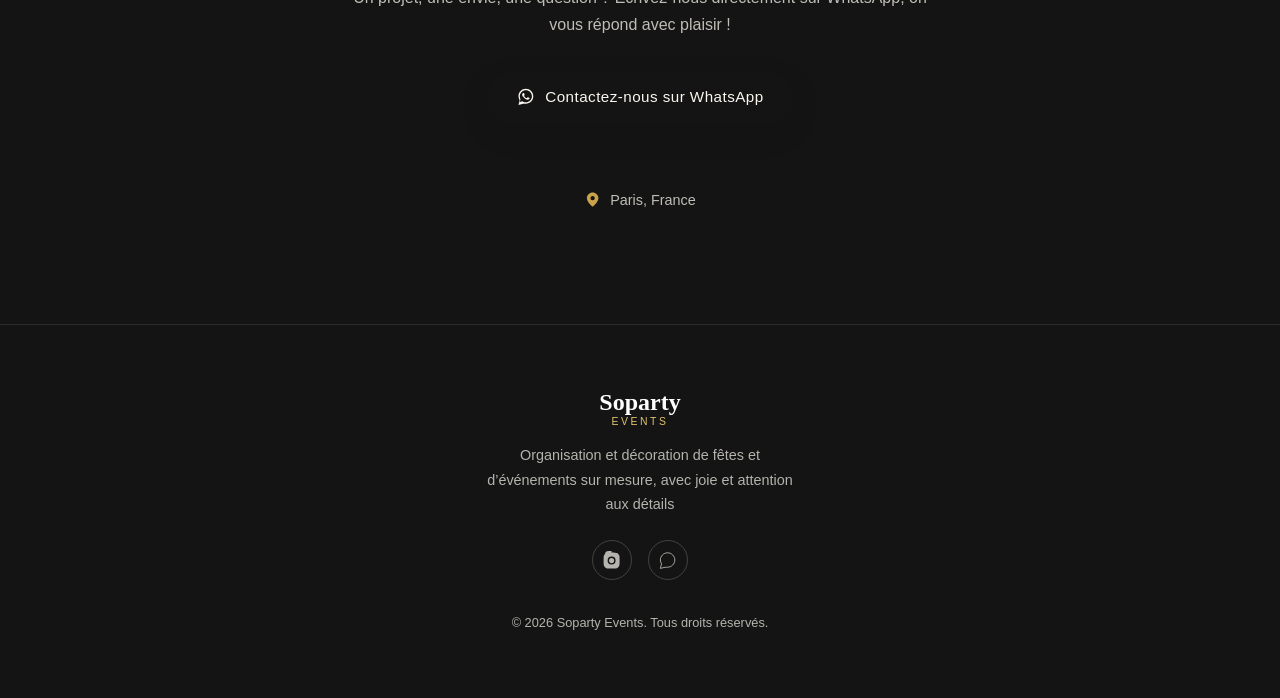
==== commit ebacf986: "new hero responsive" ====
--- a/index.html
+++ b/index.html
@@ -81,7 +81,7 @@
         <div class="hero__content">
 
           <h1 class="hero__title">
-            Des moments de fête inoubliables pour vos 
+            Des moments inoubliables <br> pour vos 
             <span
               class="hero__typewriter"
               id="heroTypewriter"
--- a/style.css
+++ b/style.css
@@ -1417,6 +1417,15 @@
 }
 
 @media (max-width: 860px) {
+  .hero {
+    flex-direction: unset;
+    justify-content: center;
+    align-items: center;
+    padding: 0;
+  }
+  .hero__content {
+    text-align: center;
+  }
   .main-nav {
     position: fixed;
     top: var(--header-height);
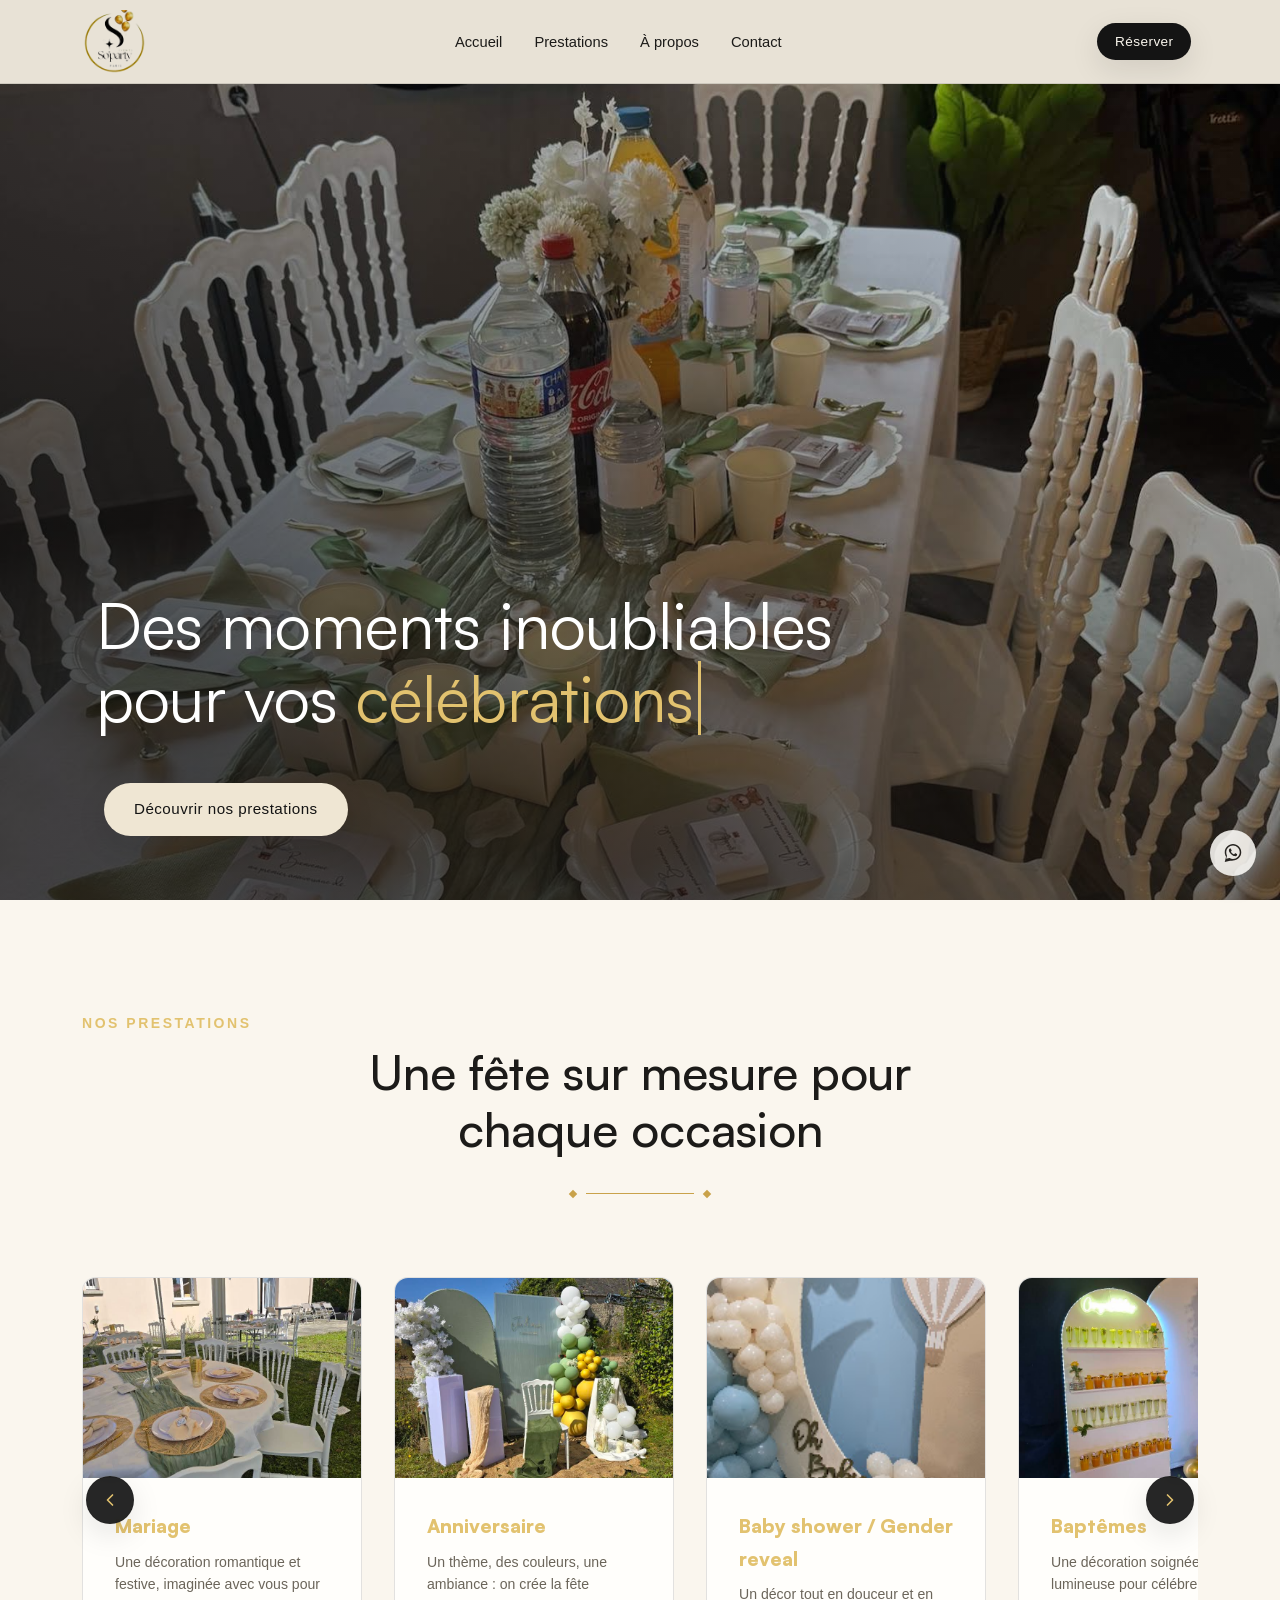
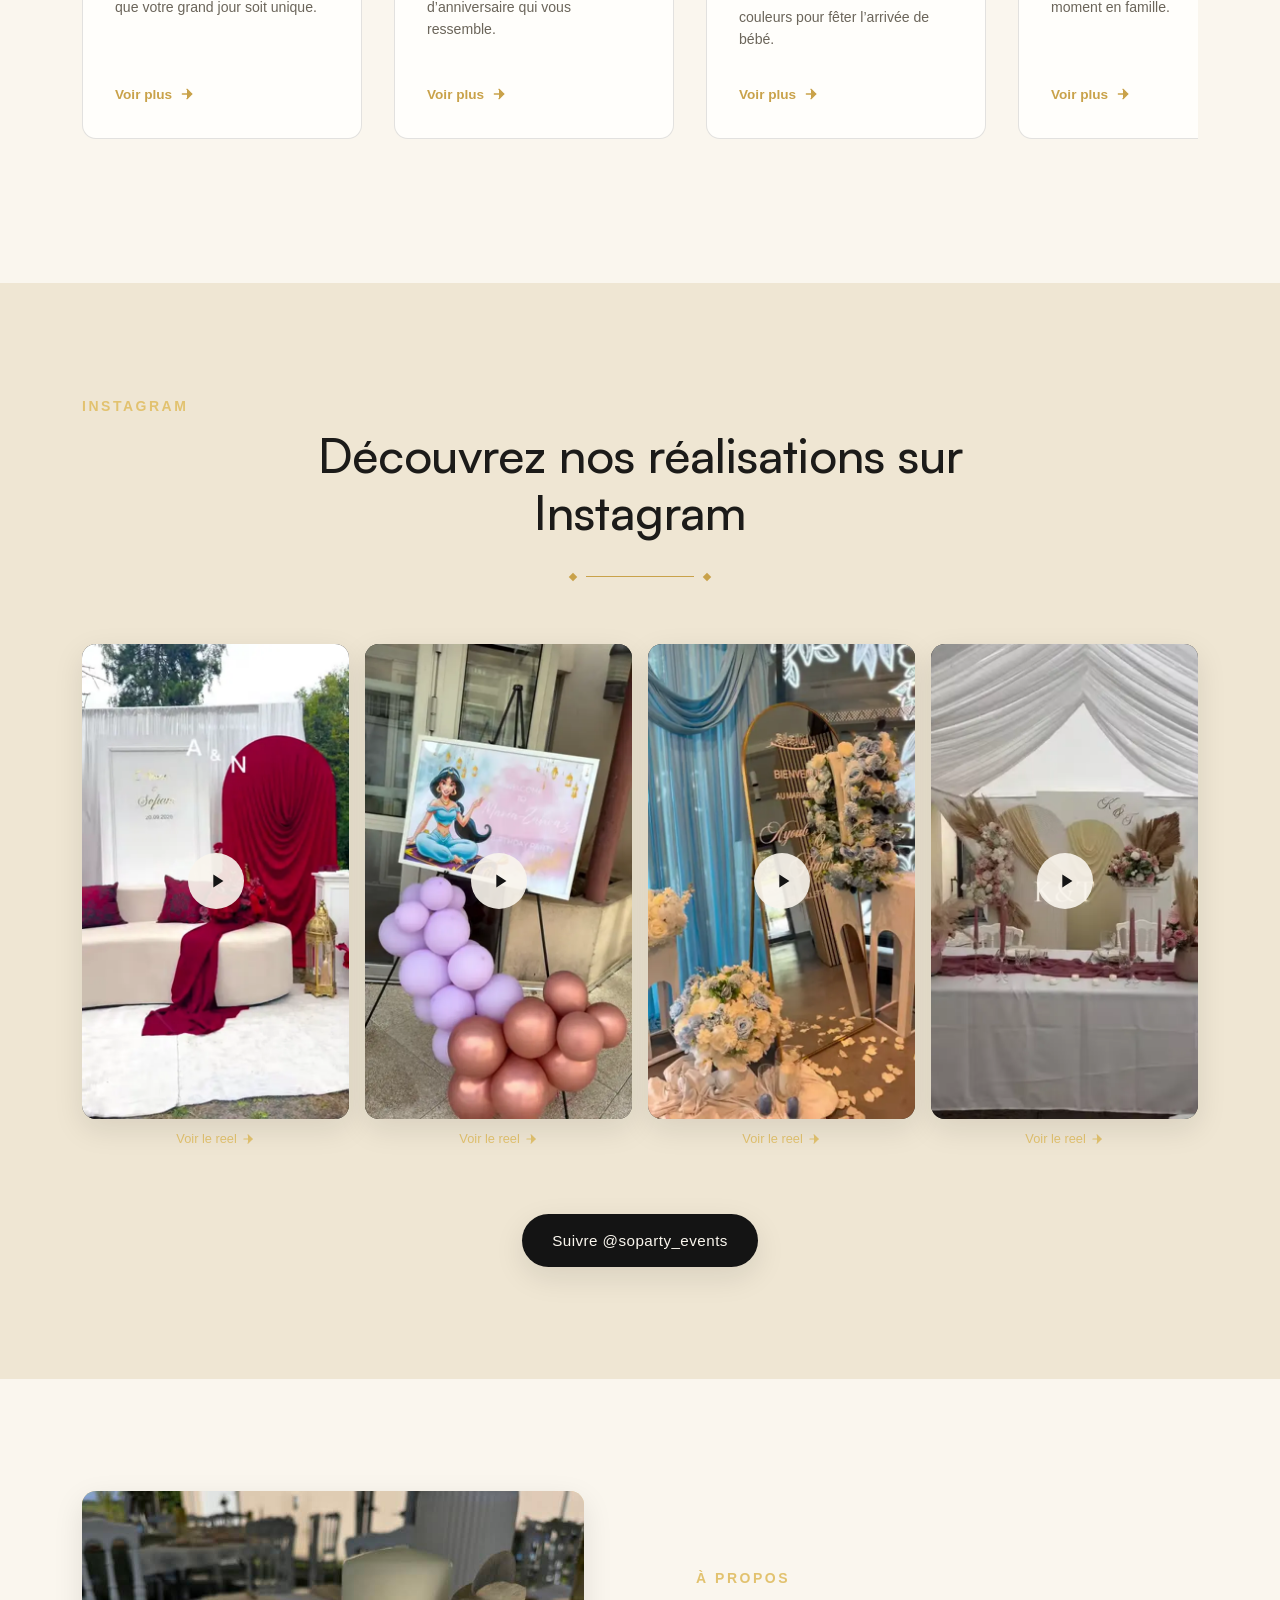
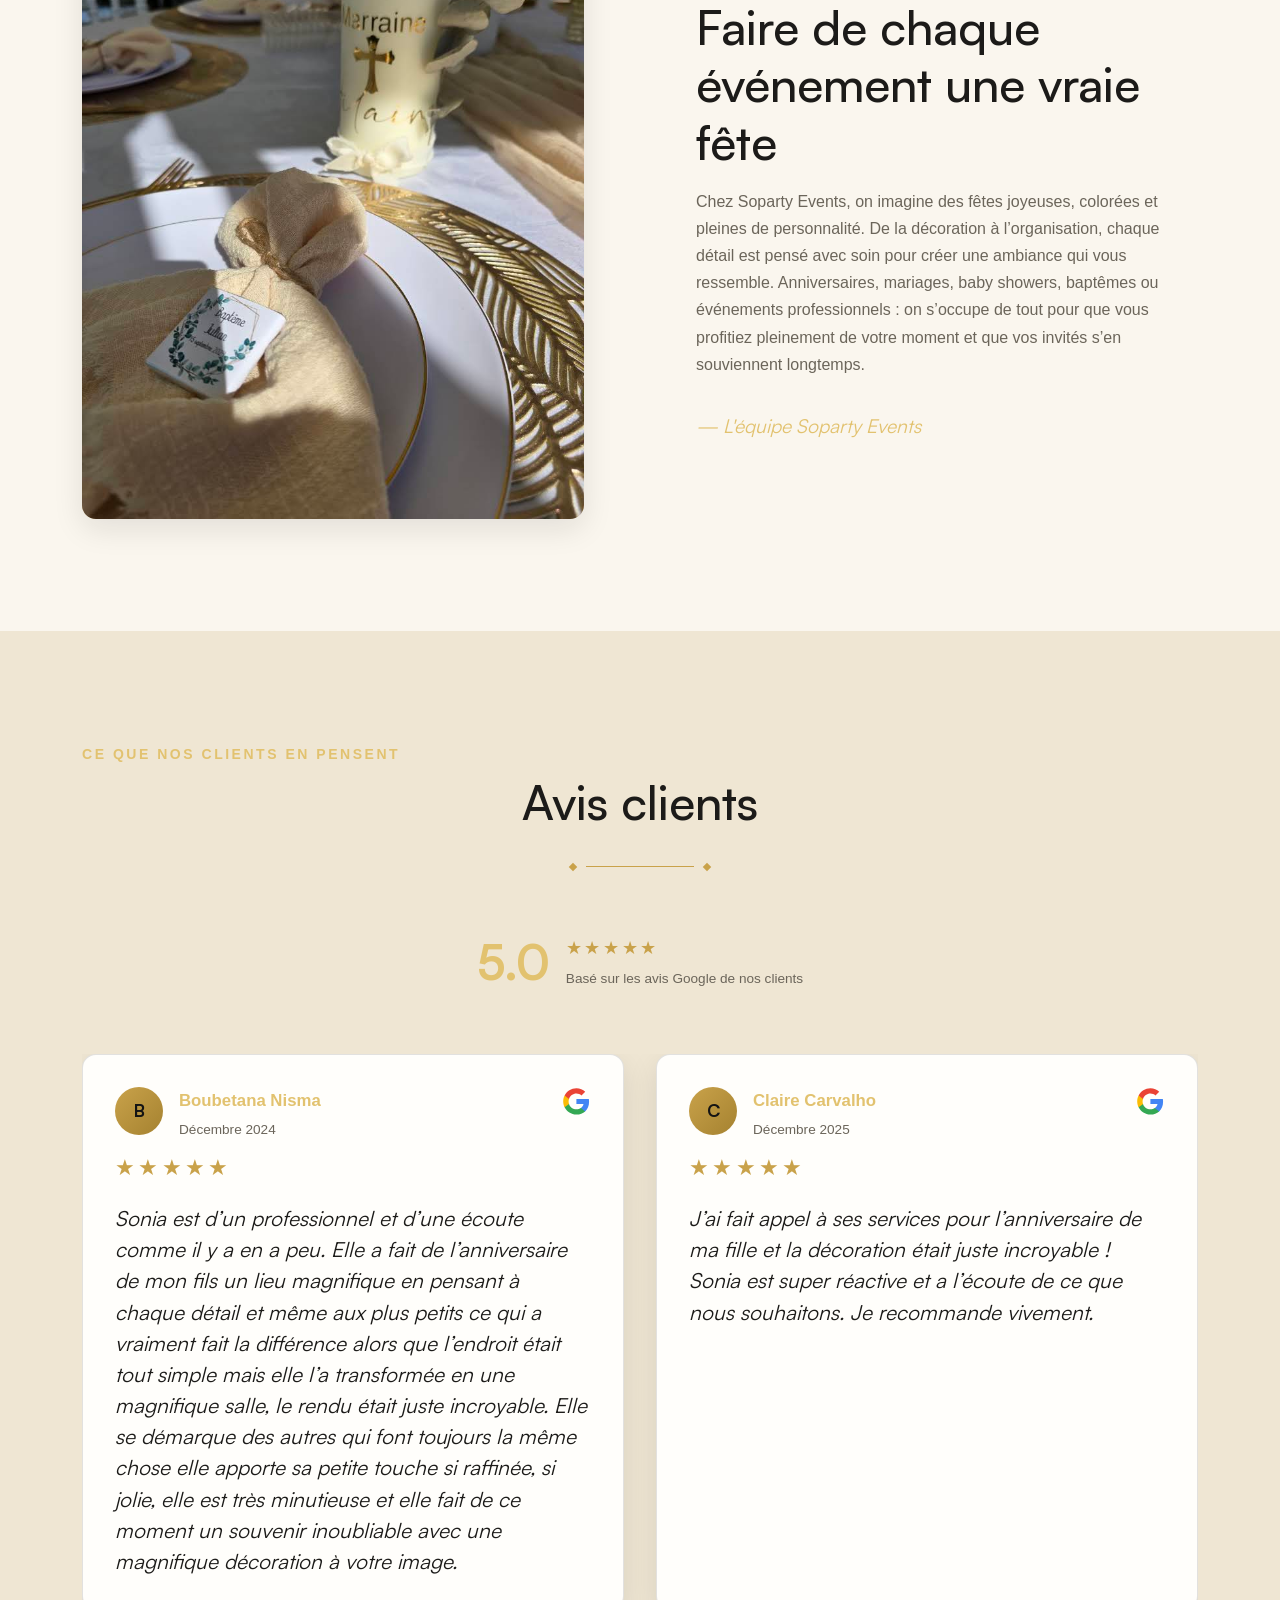
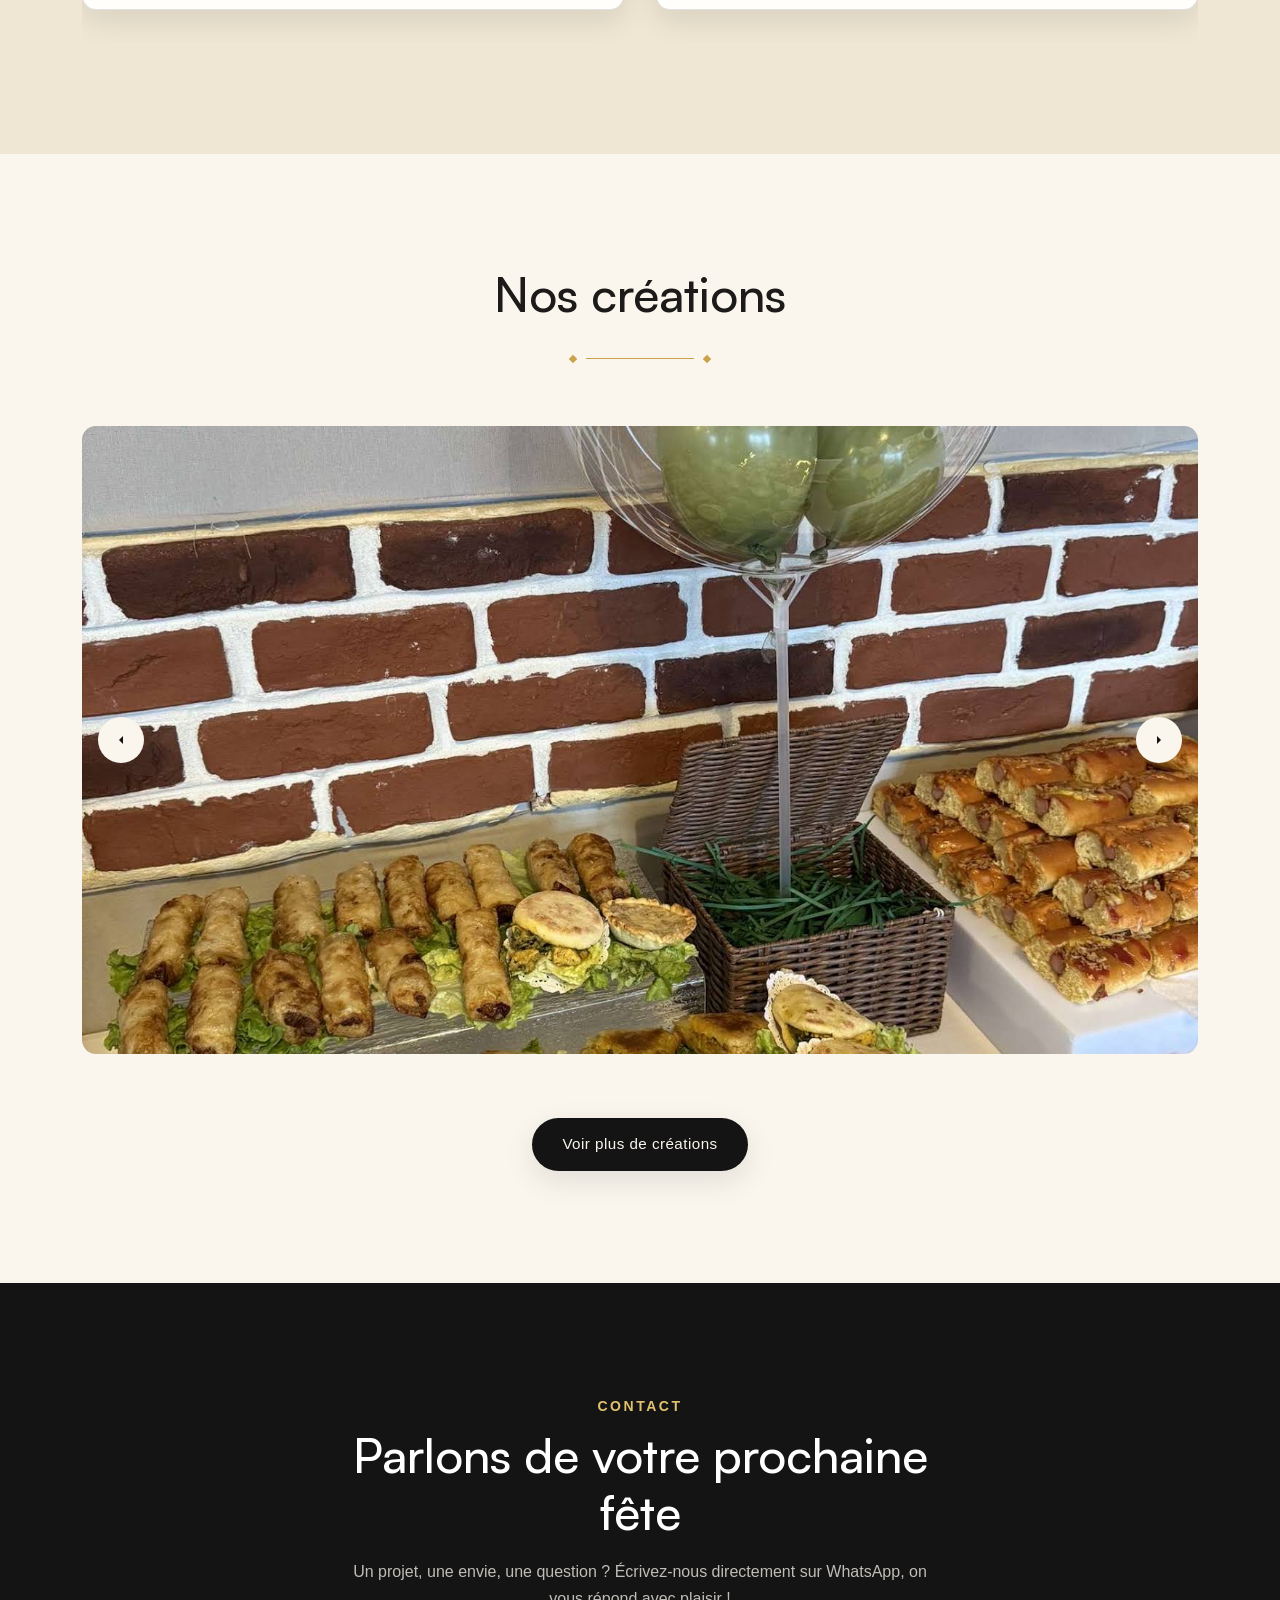
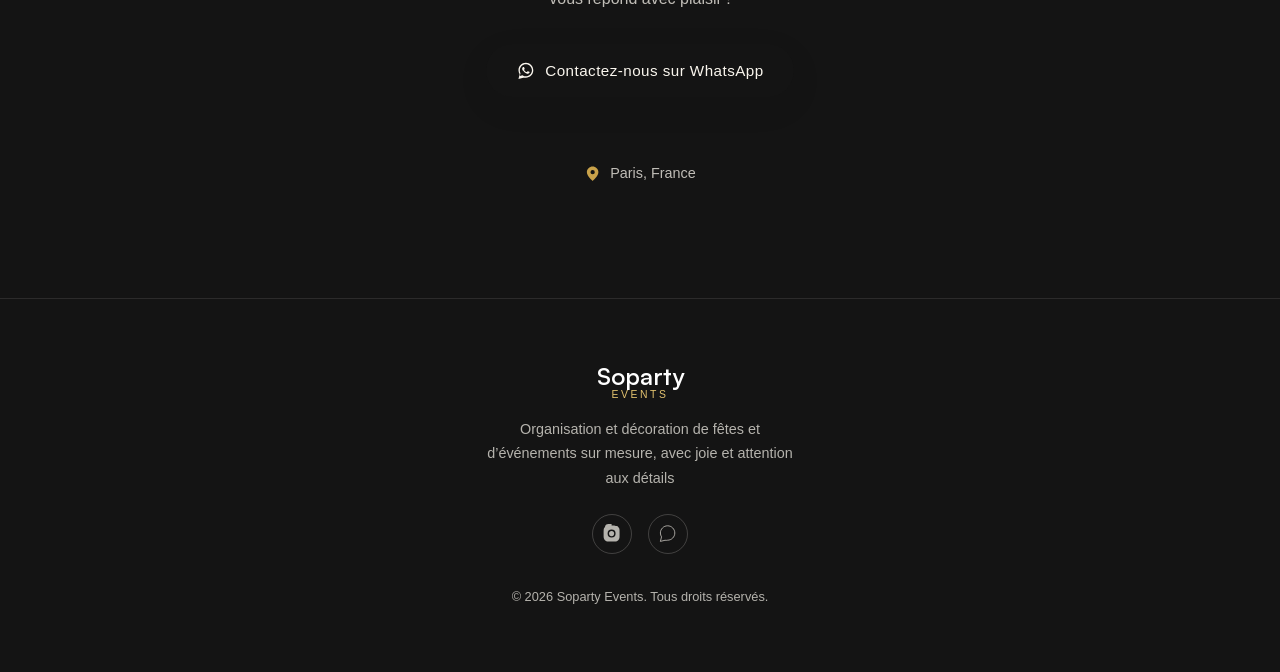
==== commit b3a242f7: "changed hero buttons and font" ====
--- a/index.html
+++ b/index.html
@@ -88,10 +88,9 @@
               aria-live="polite"
             ></span>
           </h1>
-          <a href="#collections" class="btn btn--gold hero__btn"
+          <a href="#collections" class="btn hero__btn"
             >Découvrir nos prestations</a
           >
-          <a href="#" class="btn btn--outline hero__btn">Nous contacter</a>
         </div>
       </section>
 
--- a/style.css
+++ b/style.css
@@ -4,6 +4,11 @@
    Toutes les couleurs, polices et espacements passent par les variables
    ci-dessous : modifie uniquement ces valeurs pour changer le style global.
    ========================================================================== */
+
+@font-face {
+  font-family: 'Satoshi';
+  src: url(assets/fonts/Satoshi-Variable.woff2);
+}
 
 :root {
   /* Couleurs — thème clair, accent doré */
@@ -22,7 +27,7 @@
   --color-border: rgba(20, 20, 20, 0.12);
 
   /* Typographie */
-  --font-display: serif;
+  --font-display: 'Satoshi', serif;
   --font-body: "Poppins", "Segoe UI", sans-serif;
 
   --fs-h1: clamp(2.4rem, 5vw + 1rem, 4.6rem);
@@ -420,14 +425,19 @@
   display: none;
   flex-direction: column;
   gap: 5px;
-  width: 26px;
-  padding: 4px;
+  width: 22px;
+  height: fit-content;
+  box-sizing: content-box;
+  padding: 16px;
+  background: hsla(0, 0%, 100%, 0.25);
+  backdrop-filter: blur(4px);
+  border-radius: var(--radius-sm);
 }
 
 .burger__bar {
   height: 2px;
   width: 100%;
-  background: var(--color-text);
+  background: var(--color-ink-light);
   transition:
     transform var(--transition-fast),
     opacity var(--transition-fast);
@@ -487,7 +497,6 @@
   position: relative;
   z-index: 2;
   text-align: left;
-  max-width: 780px;
   padding-inline: var(--space-md);
   color: var(--color-white);
 }
@@ -495,7 +504,7 @@
 .hero__title {
   font-family: var(--font-display);
   font-size: clamp(2.2rem, 5.5vw, 4rem);
-  font-weight: 700;
+  font-weight: 400;
   line-height: 1.15;
   margin-block: var(--space-sm) var(--space-md);
   text-wrap: balance;
@@ -520,6 +529,9 @@
 
 .hero__btn {
   margin-top: var(--space-sm);
+  background: var(--color-cream-dark);
+  color: var(--color-ink);
+  box-shadow: var(--shadow-soft);
 }
 
 /* ==========================================================================
@@ -1417,14 +1429,24 @@
 }
 
 @media (max-width: 860px) {
+  .hero__content {
+    padding: 16px;
+    padding-bottom: 6rem;
+  }
   .hero {
-    flex-direction: unset;
-    justify-content: center;
-    align-items: center;
     padding: 0;
   }
-  .hero__content {
-    text-align: center;
+  .logo {
+    background: hsla(0, 0%, 100%, 0.25);
+    padding: var(--space-xs) var(--space-lg);
+    border-radius: var(--radius-sm);
+    backdrop-filter: blur(4px);
+    border: 1px solid var(--color-border);
+  }
+  .site-header {
+    background: transparent;
+    border-bottom: none;
+    backdrop-filter: none;
   }
   .main-nav {
     position: fixed;
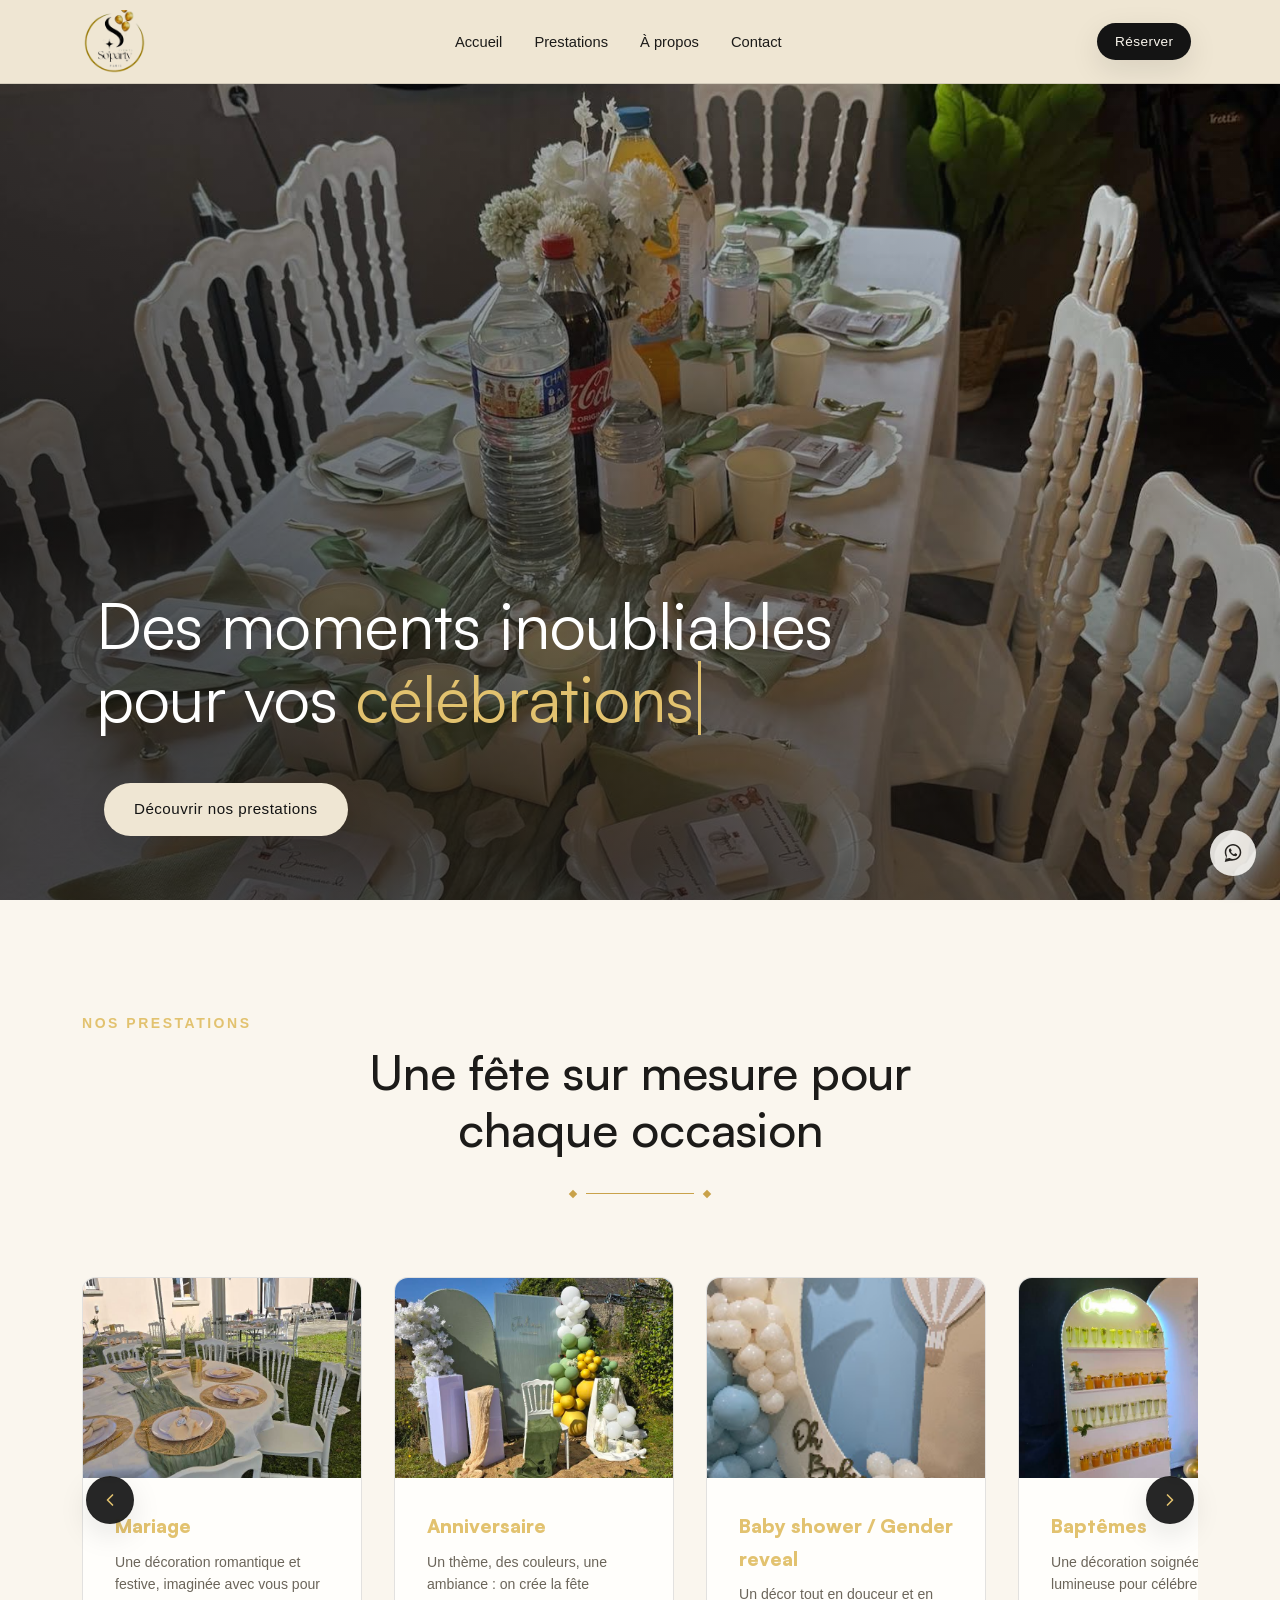
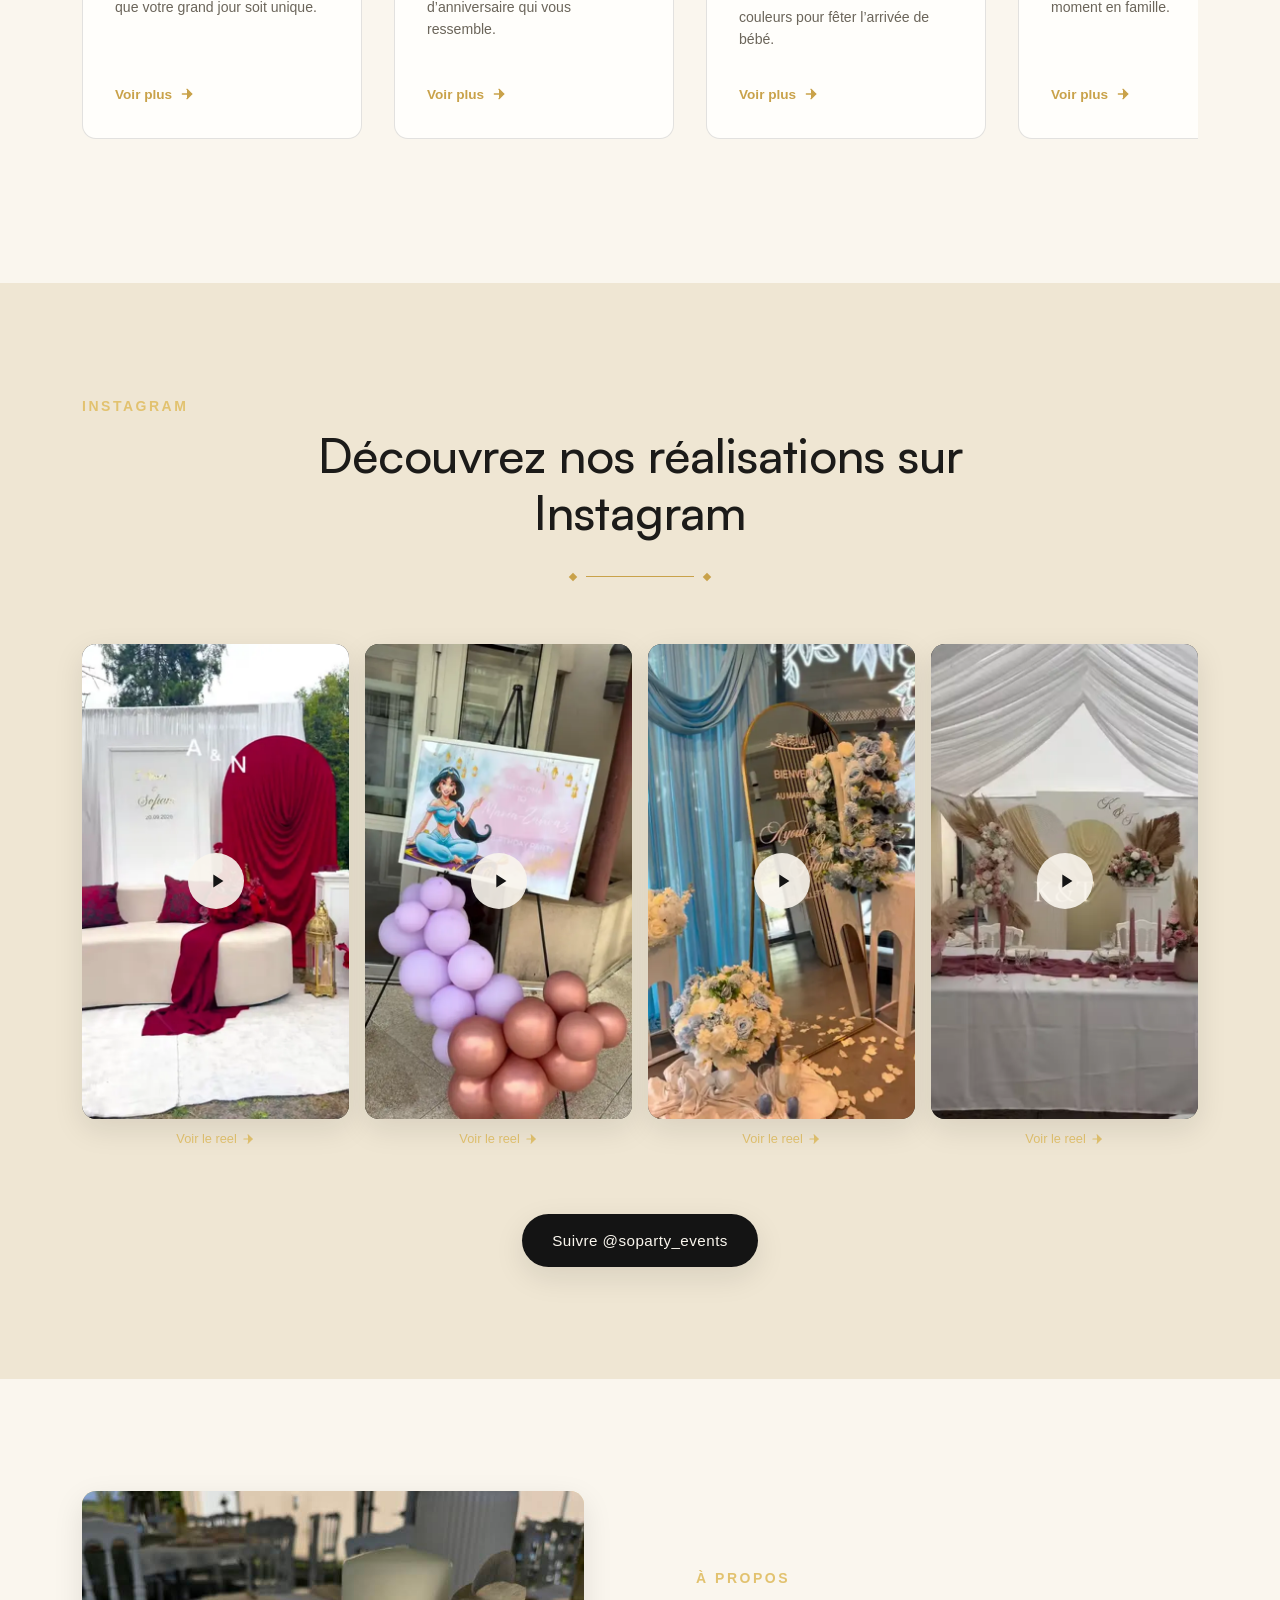
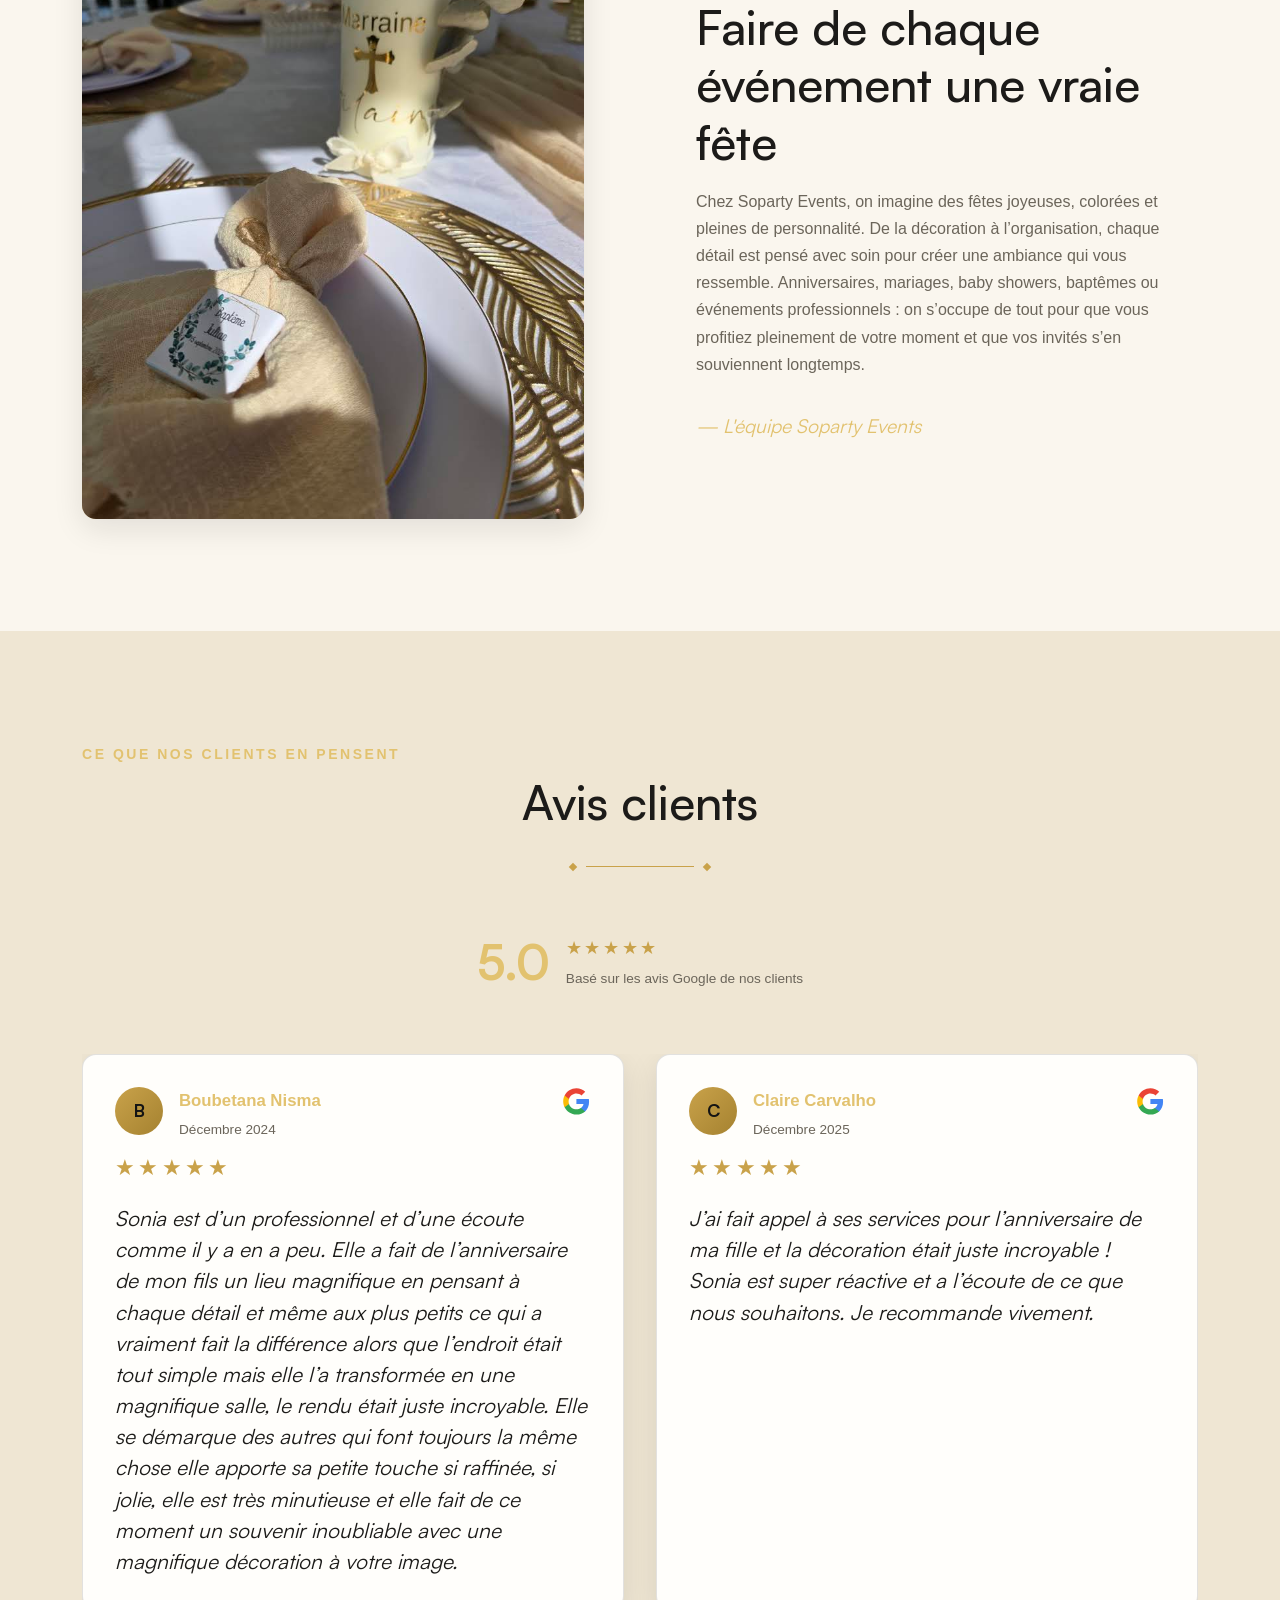
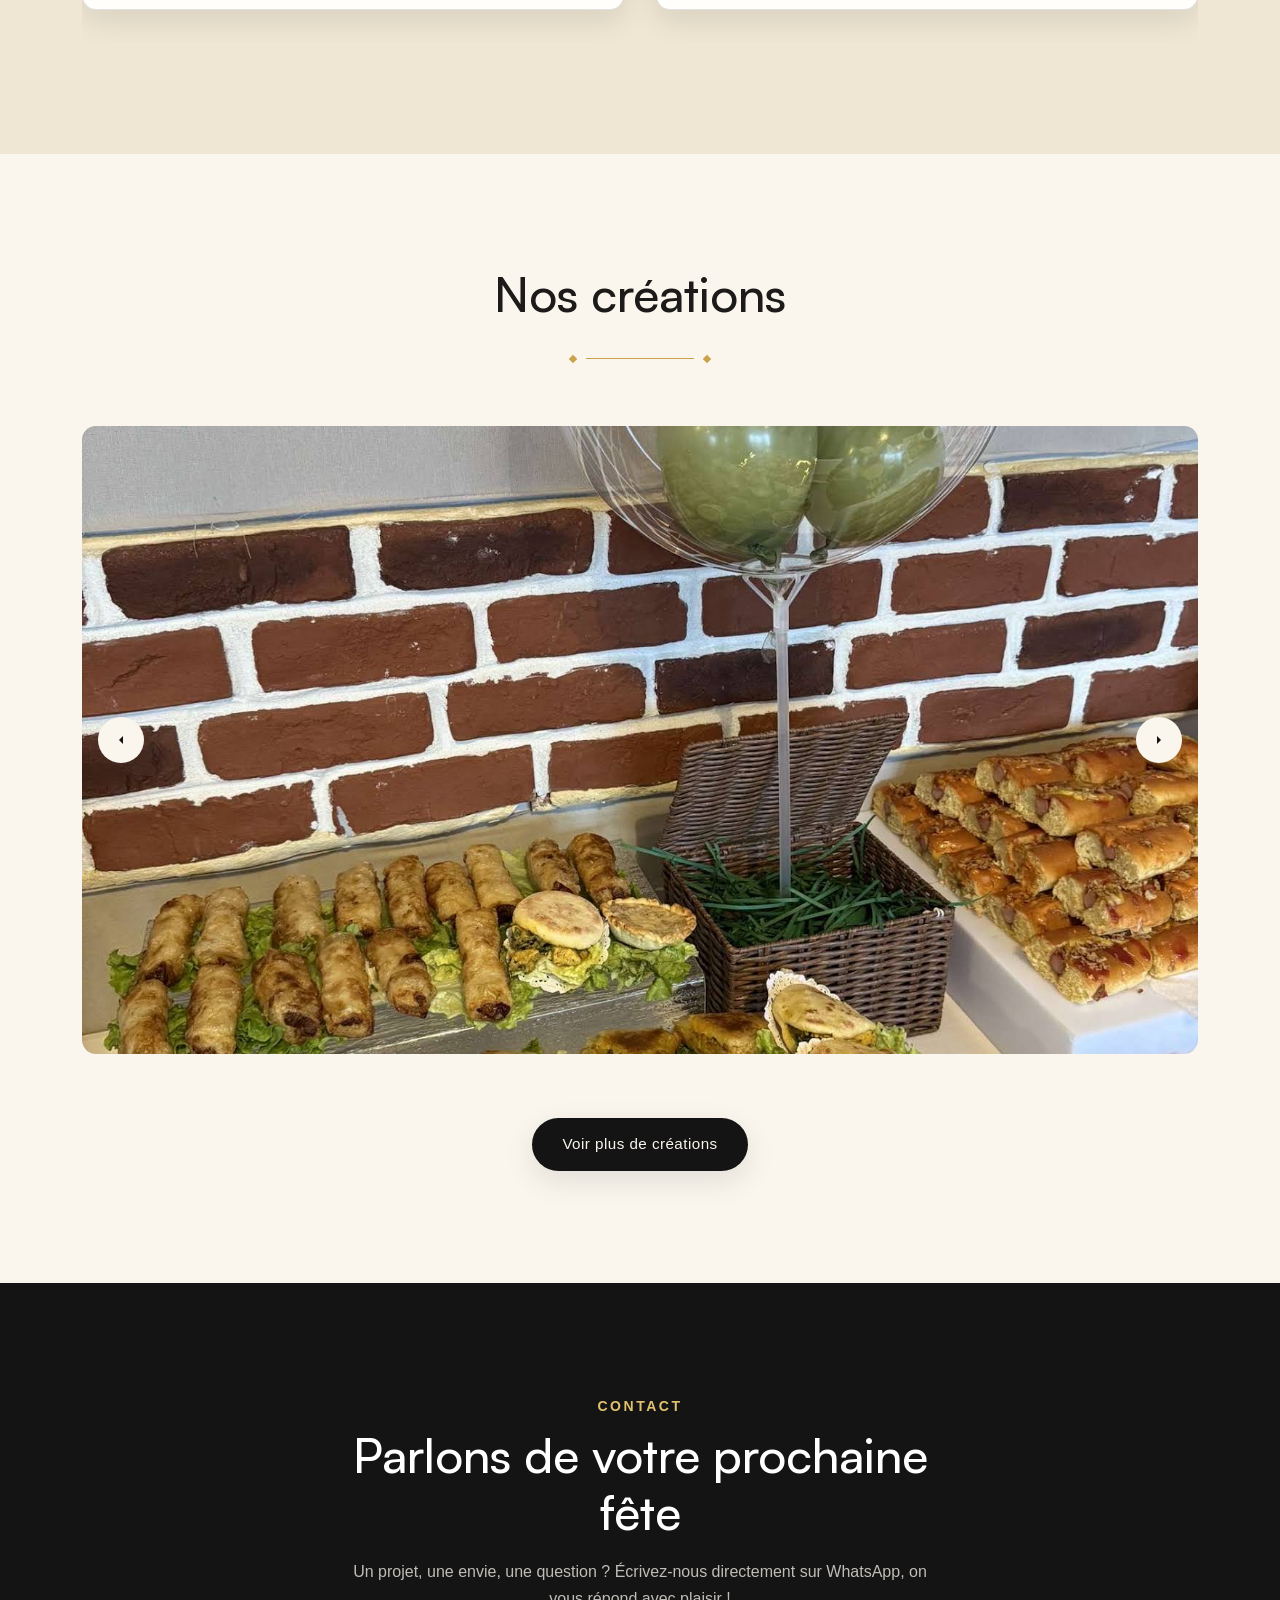
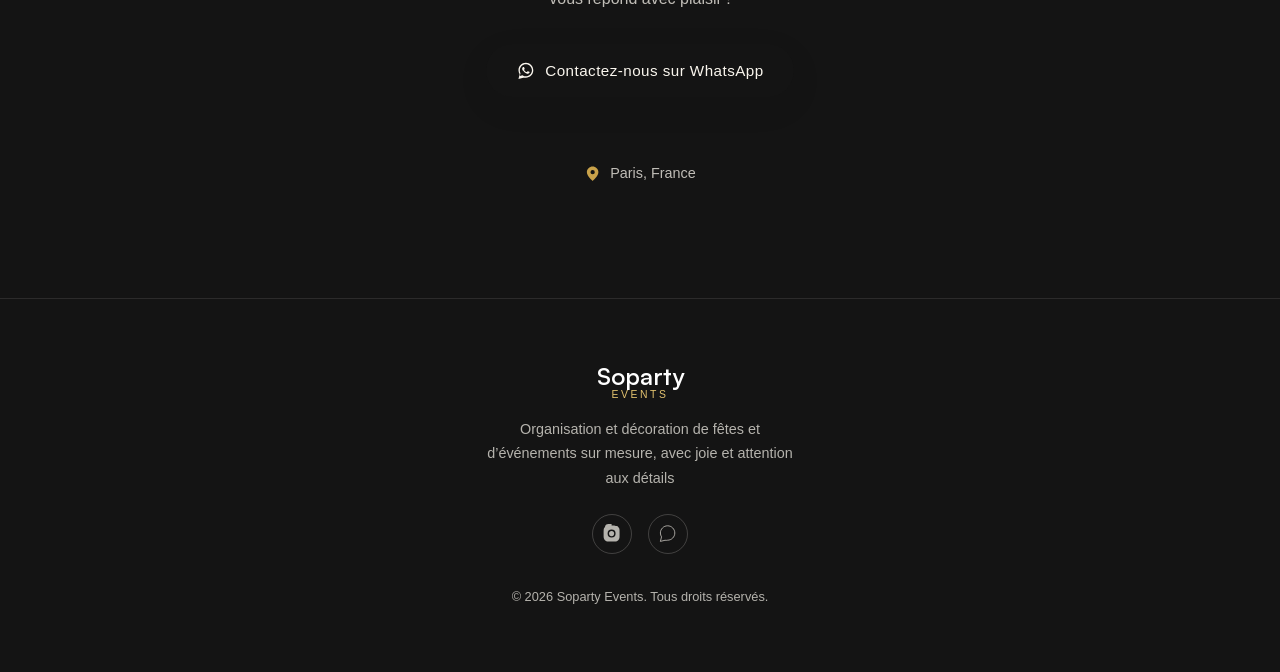
==== commit 8e0422d7: "new navbar" ====
--- a/index.html
+++ b/index.html
@@ -43,6 +43,7 @@
             </li>
             <li><a href="#" class="main-nav__link">Contact</a></li>
           </ul>
+          <div class="bottom-shape"></div>
         </nav>
 
         <div class="header__actions">
--- a/style.css
+++ b/style.css
@@ -54,6 +54,7 @@
   --shadow-strong: 0 20px 50px rgba(20, 20, 20, 0.22);
 
   --header-height: 84px;
+  --mobile-header-height: 48px;
 }
 
 /* ==========================================================================
@@ -317,7 +318,7 @@
   top: 0;
   height: var(--header-height);
   z-index: 500;
-  background: rgb(232, 226, 214);
+  background: var(--color-cream-dark);
   backdrop-filter: blur(10px);
   border-bottom: 1px solid var(--color-border);
 }
@@ -420,18 +421,19 @@
 .header__cta {
   white-space: nowrap;
 }
-
+ 
 .burger {
   display: none;
   flex-direction: column;
   gap: 5px;
-  width: 22px;
-  height: fit-content;
-  box-sizing: content-box;
+  width: var(--mobile-header-height);
+  height: var(--mobile-header-height);
   padding: 16px;
-  background: hsla(0, 0%, 100%, 0.25);
+  background: var(--color-cream-dark);
   backdrop-filter: blur(4px);
   border-radius: var(--radius-sm);
+  outline: 1px solid var(--color-border);
+  box-shadow: var(--shadow-strong);
 }
 
 .burger__bar {
@@ -1437,11 +1439,17 @@
     padding: 0;
   }
   .logo {
-    background: hsla(0, 0%, 100%, 0.25);
-    padding: var(--space-xs) var(--space-lg);
+    background: var(--color-cream-dark);
+    padding: 0 var(--space-xs);
+    height: var(--mobile-header-height);
     border-radius: var(--radius-sm);
-    backdrop-filter: blur(4px);
     border: 1px solid var(--color-border);
+    display: flex;
+    align-items: center;
+    justify-content: center;
+  }
+  .logo img {
+    height: calc(var(--mobile-header-height) - 10px);
   }
   .site-header {
     background: transparent;
@@ -1450,7 +1458,8 @@
   }
   .main-nav {
     position: fixed;
-    top: var(--header-height);
+    top: 0;
+    padding-top: var(--mobile-header-height);
     inset-inline: 0;
     background: var(--color-cream);
     border-bottom: 1px solid var(--color-border);
@@ -1461,19 +1470,34 @@
       transform var(--transition-fast),
       opacity var(--transition-fast),
       visibility var(--transition-fast);
-  }
-
+    min-height: 50vh;
+  }
+
+  body:has(.main-nav.is-open) main {
+    filter: brightness(70%);
+  }
   .main-nav.is-open {
     transform: translateY(0);
     opacity: 1;
     visibility: visible;
+    box-shadow: var(--shadow-strong);
+    backdrop-filter: brightness(80%);
   }
 
   .main-nav__list {
     flex-direction: column;
     padding: var(--space-md);
-    gap: var(--space-sm);
     text-align: center;
+    height: 100%;
+  }
+
+  .main-nav.is-open .bottom-shape {
+    clip-path: polygon(0% 0%, 0% 5%, 100% 100%, 100% 0%);
+    background: var(--color-cream);
+    height: 10vh;
+    width: 100vw;
+    position: absolute;
+    bottom: -10vh;
   }
 
   .main-nav__cta-item {
